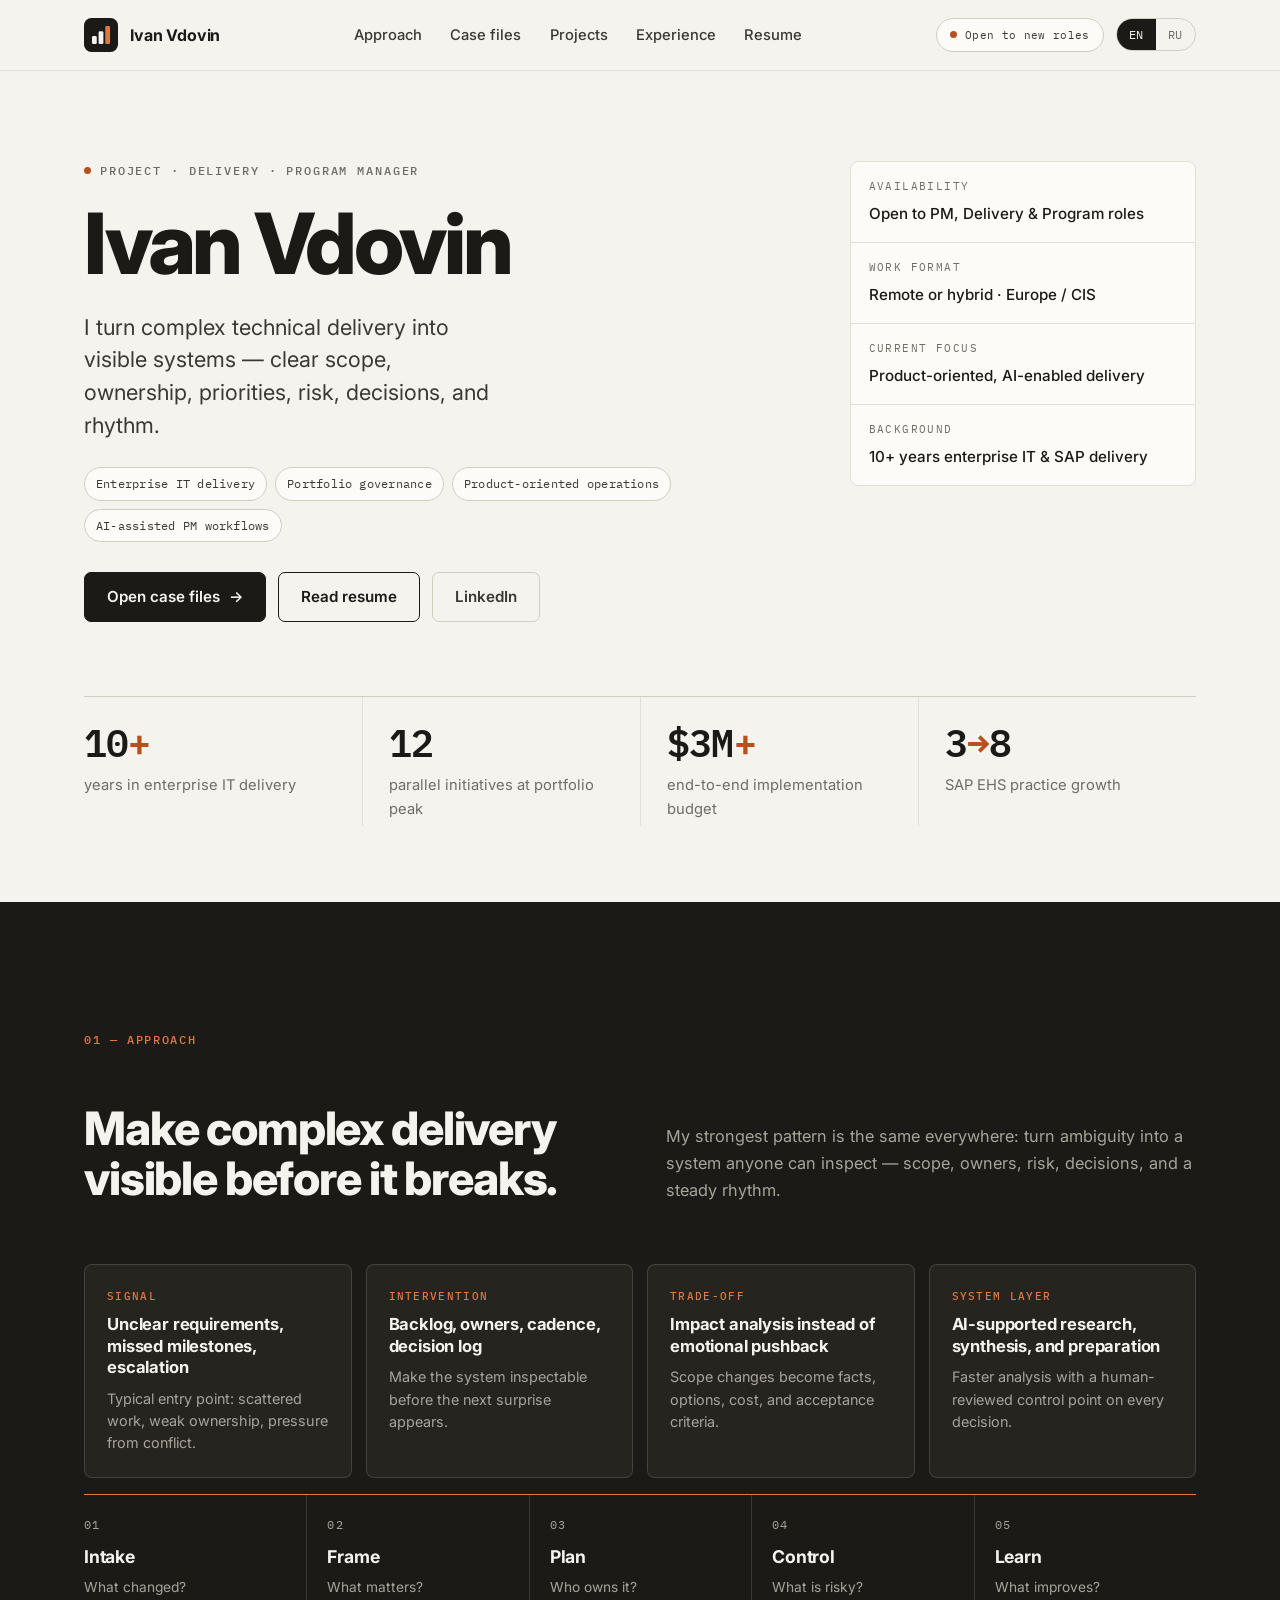
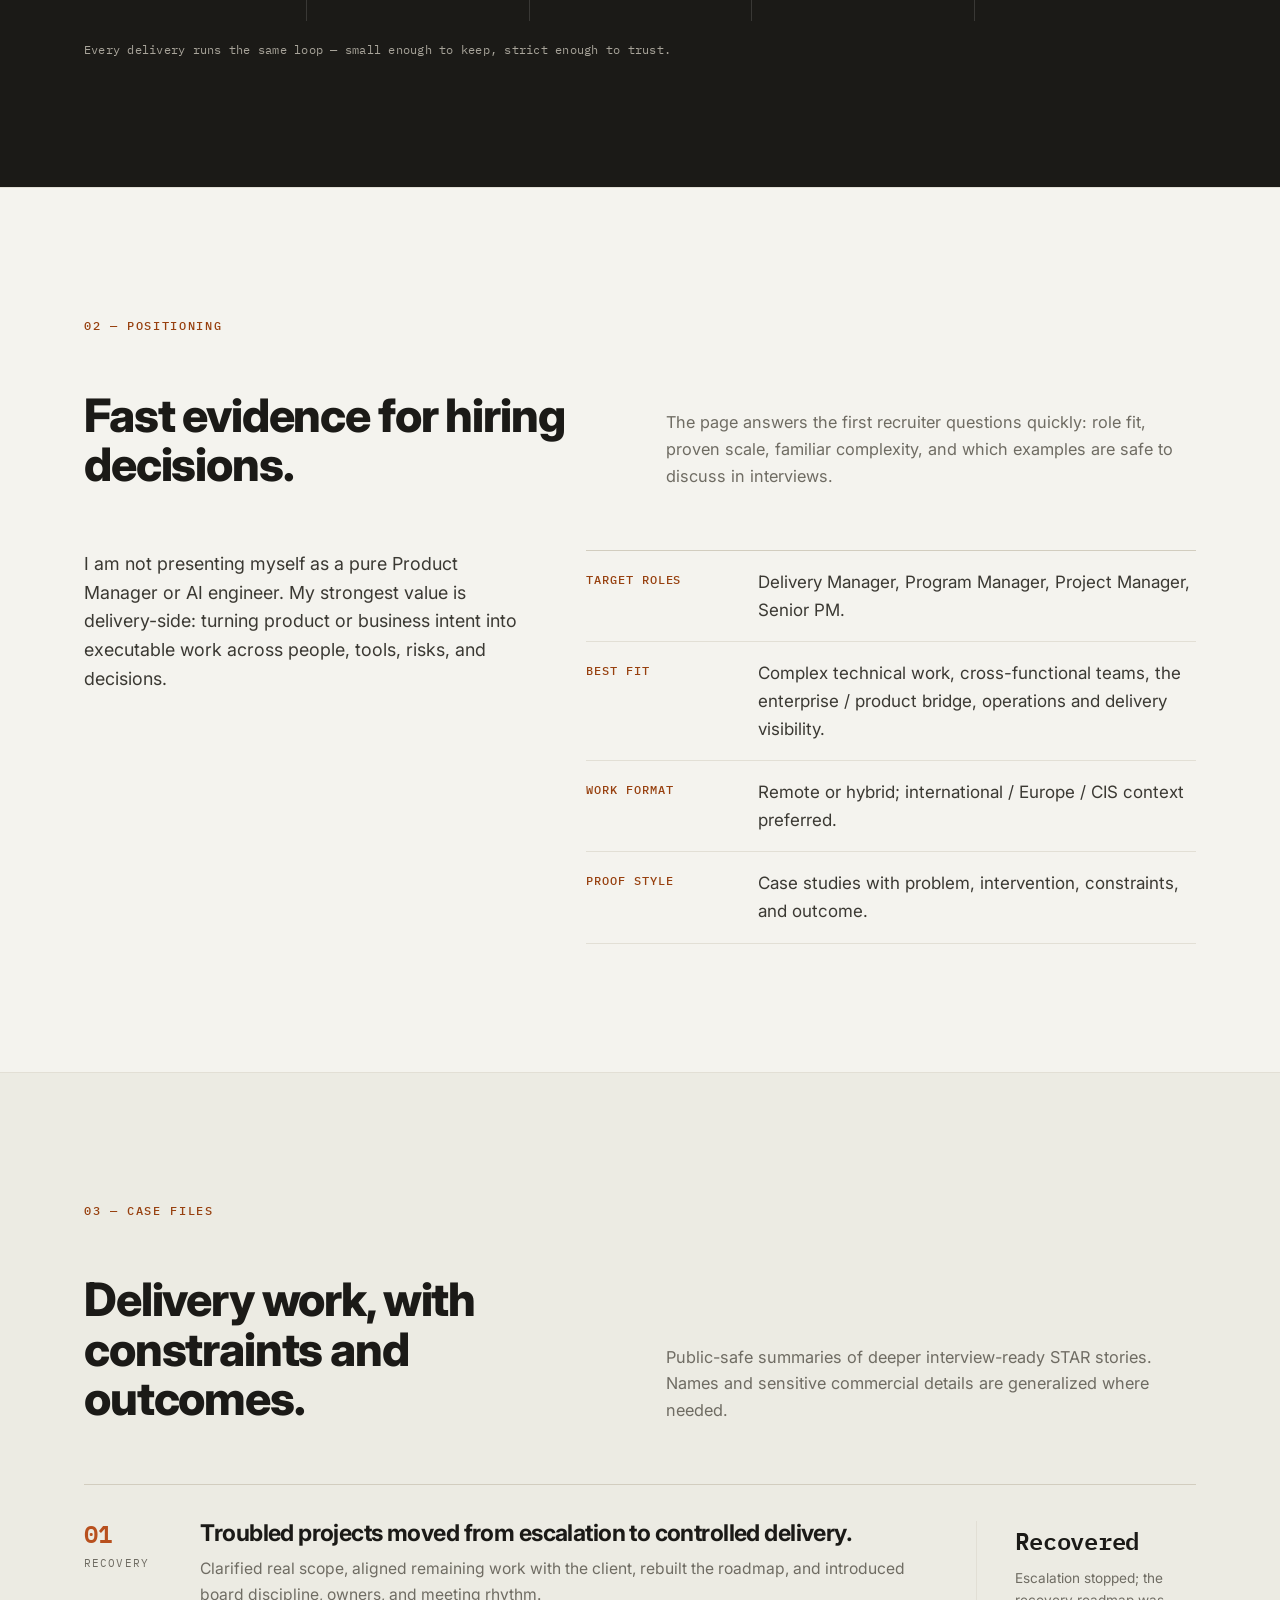
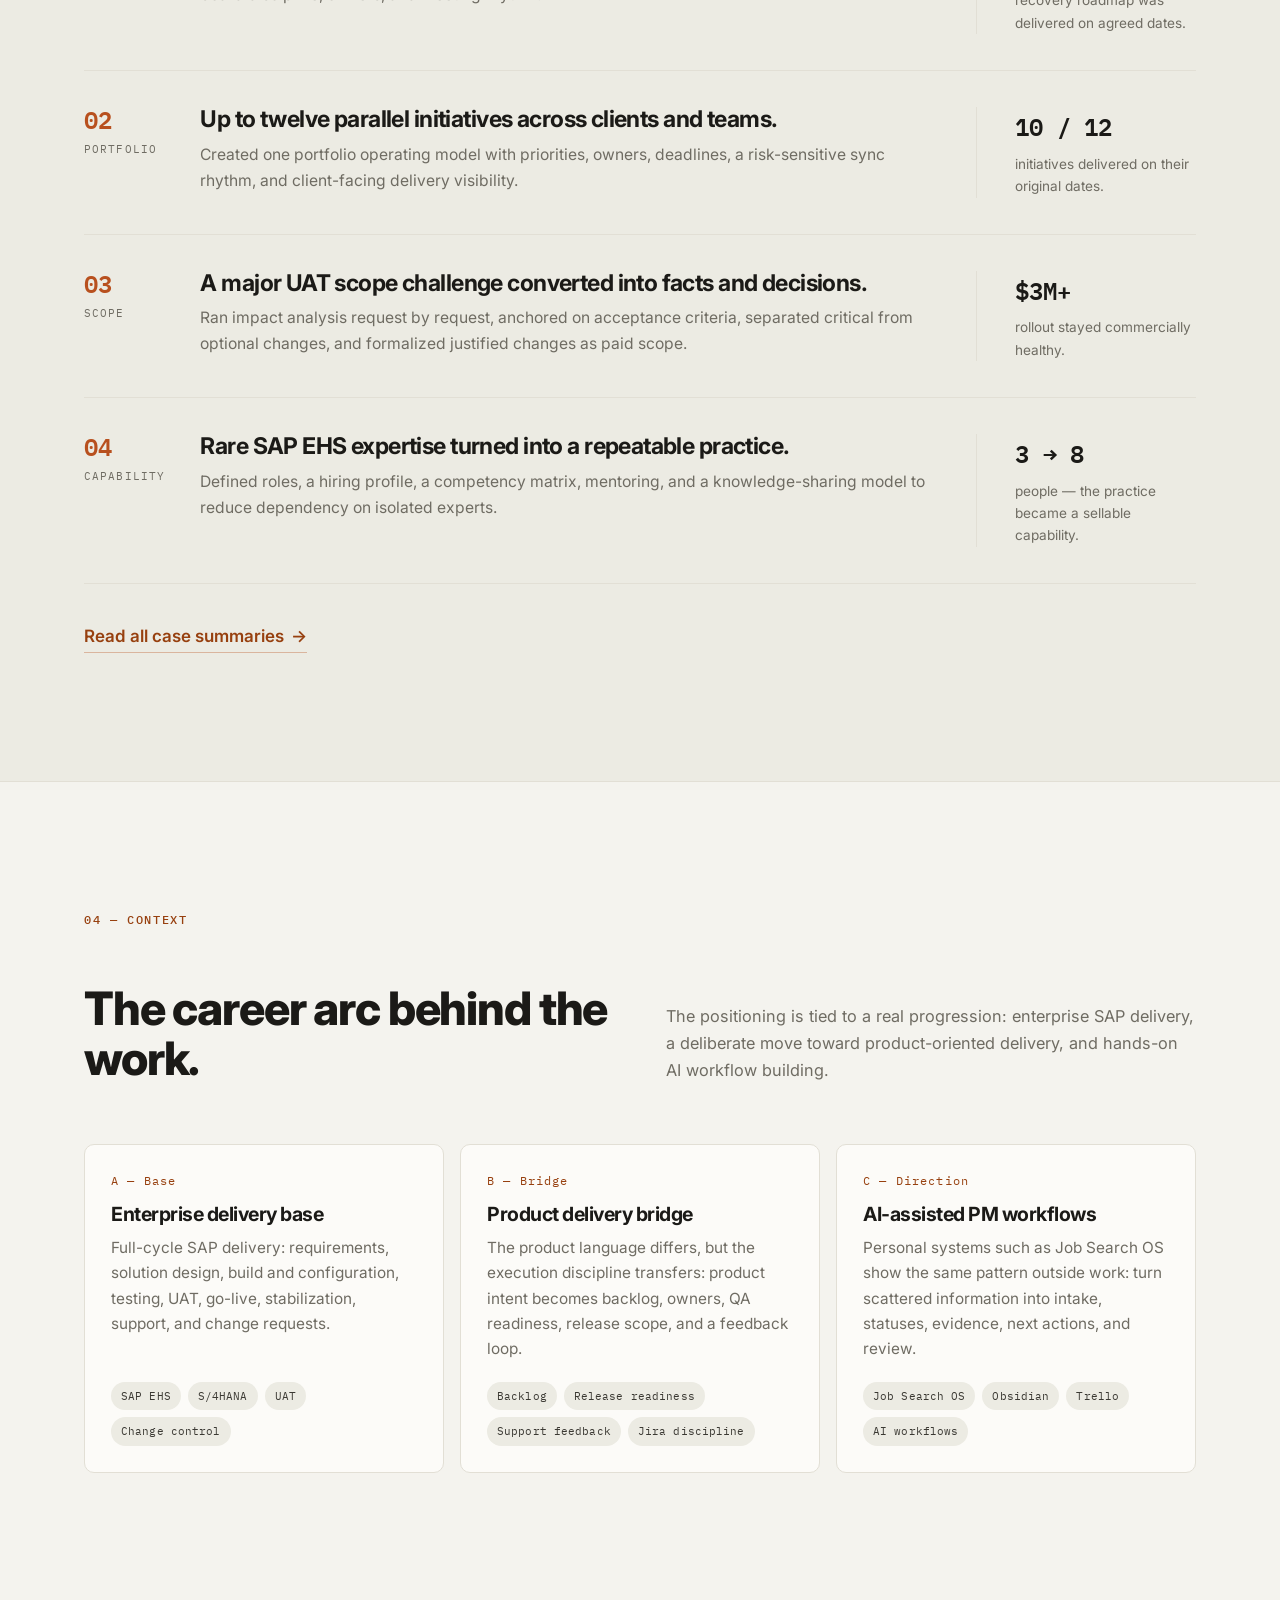
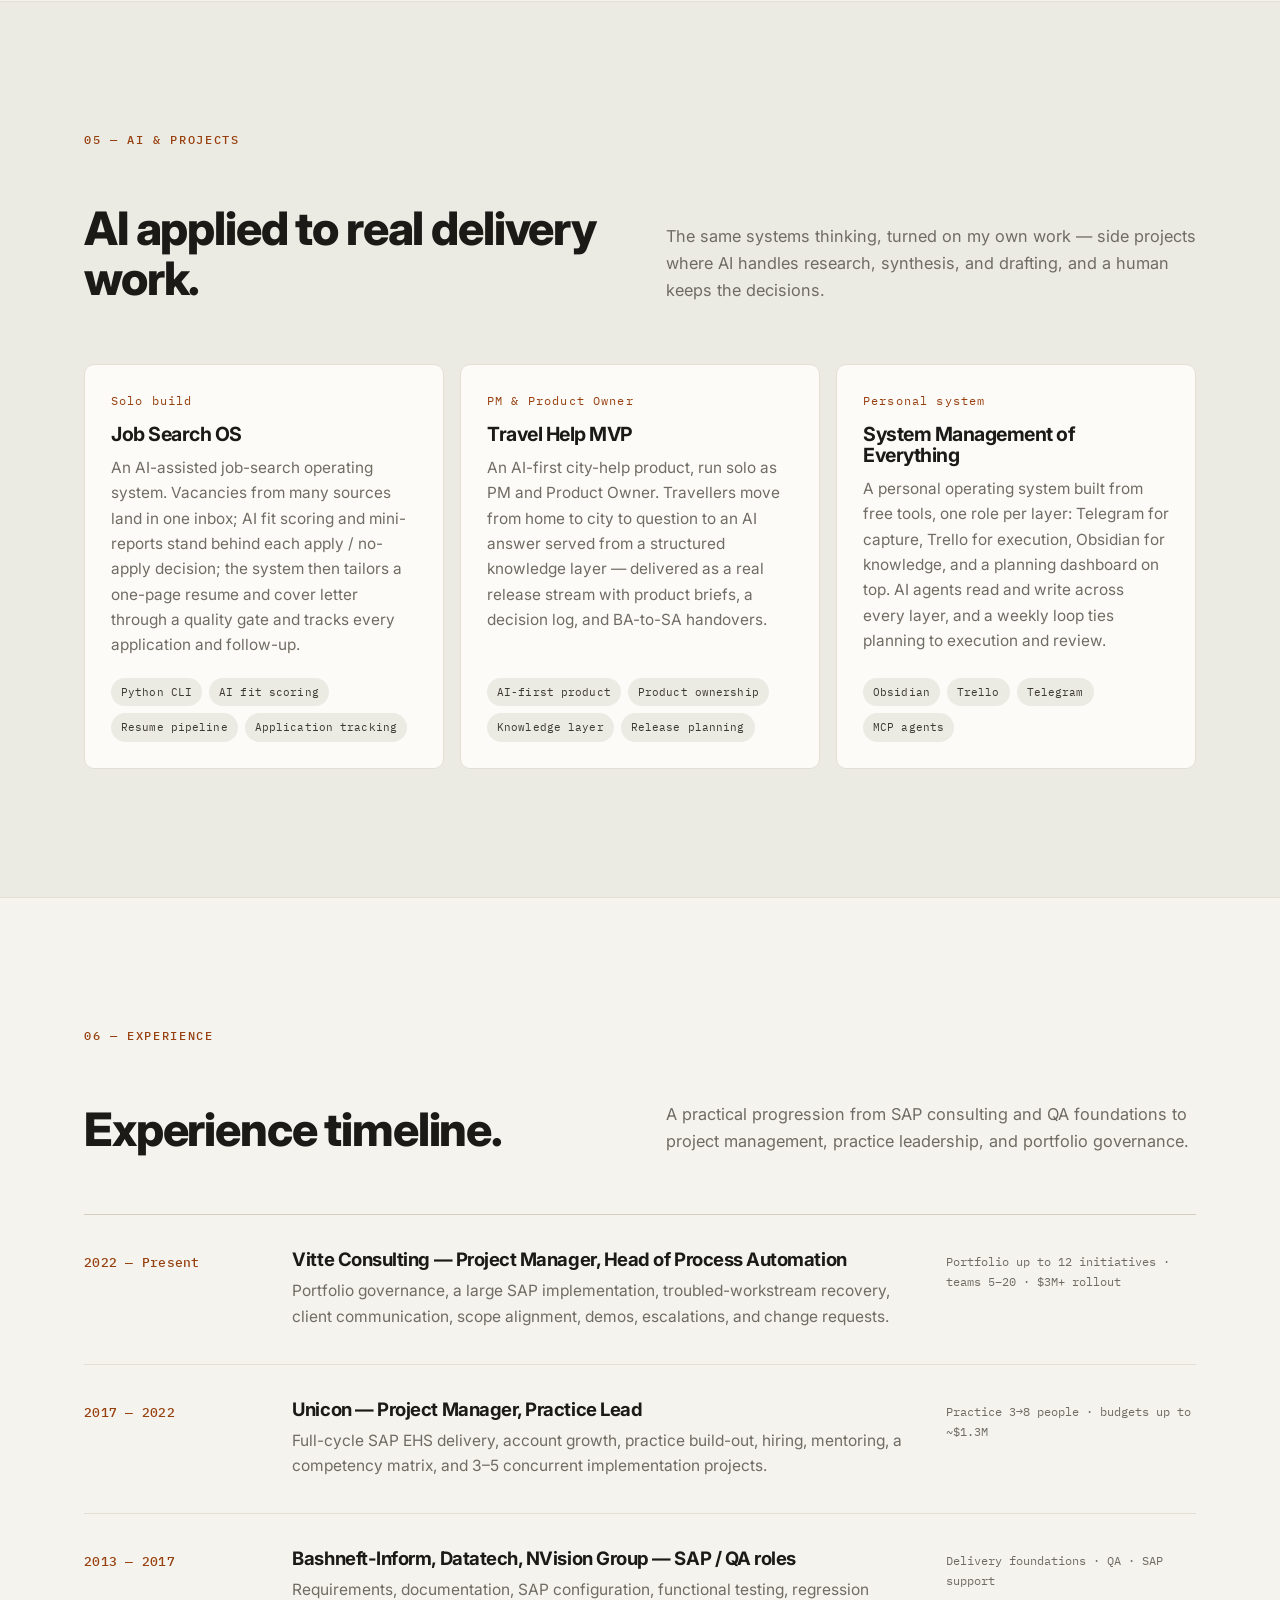
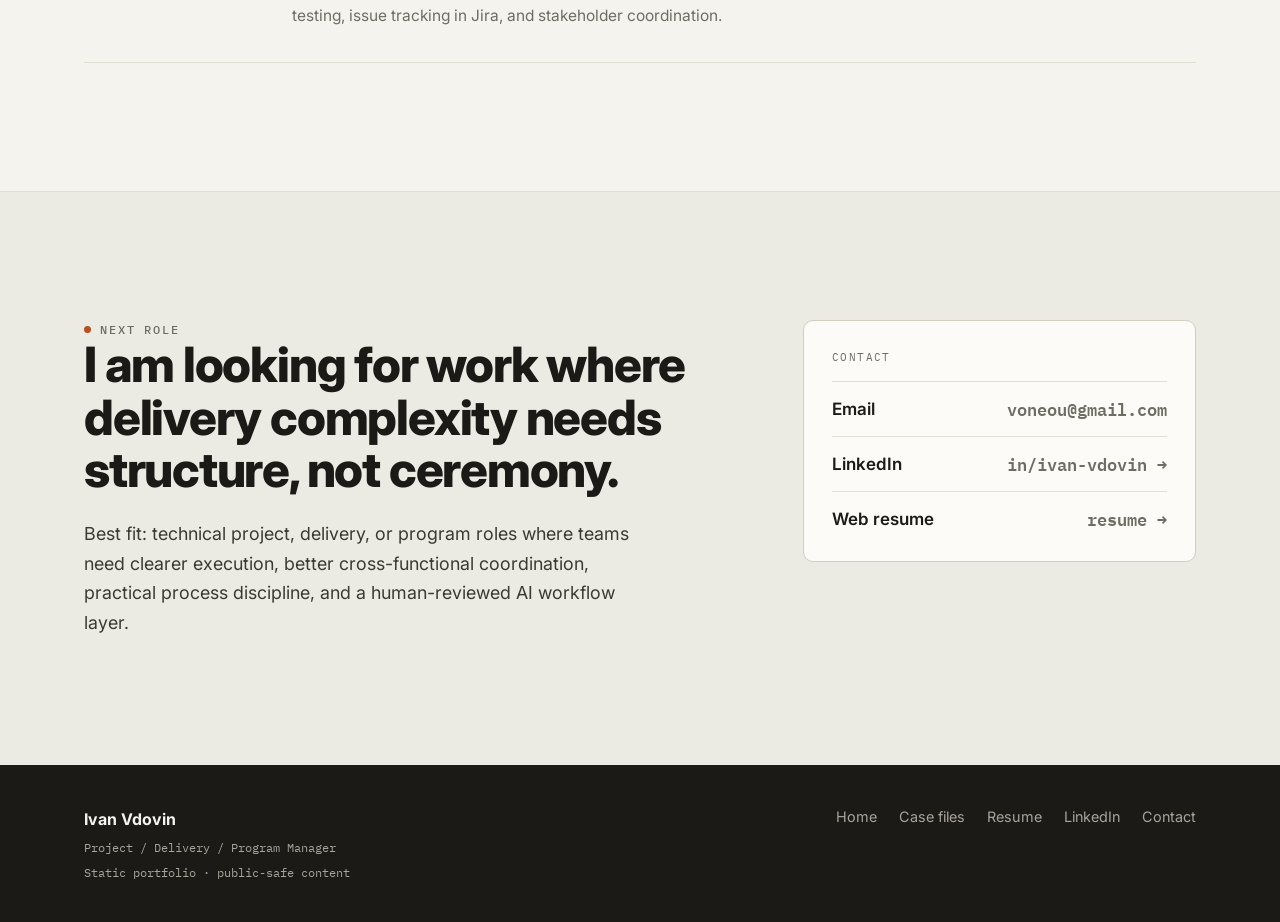
==== index.html @ 751e598e "Initial commit: bilingual recruiter-facing portfolio site Static HTML/CSS/JS portfolio (EN + RU). Ca" ====
<!doctype html>
<html lang="en">
  <head>
    <meta charset="utf-8">
    <meta name="viewport" content="width=device-width, initial-scale=1">
    <title>Ivan Vdovin - Project, Delivery & Program Manager</title>
    <meta name="description" content="Ivan Vdovin is a Project and Delivery Manager with 10+ years in enterprise IT: portfolio governance, SAP delivery recovery, and AI-assisted PM workflows.">
    <meta name="theme-color" content="#f4f3ee">
    <meta property="og:title" content="Ivan Vdovin - Project, Delivery & Program Manager">
    <meta property="og:description" content="I turn complex technical delivery into visible systems: scope, ownership, risk, decisions, and rhythm.">
    <meta property="og:type" content="website">
    <link rel="alternate" hreflang="en" href="index.html">
    <link rel="alternate" hreflang="ru" href="index-ru.html">
    <link rel="alternate" hreflang="x-default" href="index.html">
    <link rel="icon" href="data:image/svg+xml,%3Csvg%20xmlns='http://www.w3.org/2000/svg'%20viewBox='0%200%2064%2064'%3E%3Crect%20width='64'%20height='64'%20rx='14'%20fill='%231b1a17'/%3E%3Crect%20x='15'%20y='34'%20width='9'%20height='15'%20rx='2.5'%20fill='%23f4f3ee'/%3E%3Crect%20x='27.5'%20y='25'%20width='9'%20height='24'%20rx='2.5'%20fill='%23f4f3ee'/%3E%3Crect%20x='40'%20y='15'%20width='9'%20height='34'%20rx='2.5'%20fill='%23dd7a44'/%3E%3C/svg%3E">
    <link rel="preconnect" href="https://fonts.googleapis.com">
    <link rel="preconnect" href="https://fonts.gstatic.com" crossorigin>
    <link href="https://fonts.googleapis.com/css2?family=IBM+Plex+Mono:wght@400;500;600&family=Inter:wght@400;500;600;700;800&display=swap" rel="stylesheet">
    <link rel="stylesheet" href="styles.css">
    <script>document.documentElement.classList.add("js")</script>
  </head>
  <body>
    <a class="skip-link" href="#main">Skip to content</a>

    <nav class="nav" aria-label="Primary">
      <div class="wrap nav-inner">
        <a class="brand" href="index.html" aria-label="Ivan Vdovin - home">
          <svg class="brand-mark" viewBox="0 0 64 64" xmlns="http://www.w3.org/2000/svg" aria-hidden="true">
            <rect width="64" height="64" rx="14" fill="#1b1a17"></rect>
            <rect x="15" y="34" width="9" height="15" rx="2.5" fill="#f4f3ee"></rect>
            <rect x="27.5" y="25" width="9" height="24" rx="2.5" fill="#f4f3ee"></rect>
            <rect x="40" y="15" width="9" height="34" rx="2.5" fill="#dd7a44"></rect>
          </svg>
          <strong>Ivan Vdovin</strong>
        </a>
        <div class="nav-links">
          <a href="#approach">Approach</a>
          <a href="#cases">Case files</a>
          <a href="#projects">Projects</a>
          <a href="#experience">Experience</a>
          <a href="resume.html">Resume</a>
        </div>
        <div class="nav-right">
          <span class="nav-status"><span class="dot"></span>Open to new roles</span>
          <div class="lang-switch" role="group" aria-label="Language">
            <a href="index.html" aria-current="page">EN</a>
            <a href="index-ru.html">RU</a>
          </div>
        </div>
      </div>
    </nav>

    <main id="main">
      <header class="hero">
        <div class="wrap">
          <div class="hero-top">
            <div class="hero-main reveal">
              <p class="eyebrow">Project &middot; Delivery &middot; Program Manager</p>
              <h1>Ivan Vdovin</h1>
              <p class="hero-lead">I turn complex technical delivery into visible systems &mdash; clear scope, ownership, priorities, risk, decisions, and rhythm.</p>
              <div class="tags">
                <span class="tag">Enterprise IT delivery</span>
                <span class="tag">Portfolio governance</span>
                <span class="tag">Product-oriented operations</span>
                <span class="tag">AI-assisted PM workflows</span>
              </div>
              <div class="btns">
                <a class="btn btn--primary" href="case-studies.html">Open case files <span class="arrow" aria-hidden="true">&rarr;</span></a>
                <a class="btn btn--secondary" href="resume.html">Read resume</a>
                <a class="btn btn--ghost" href="https://www.linkedin.com/in/ivan-vdovin-a34812b1">LinkedIn</a>
              </div>
            </div>
            <aside class="hero-meta reveal" style="--rd: 0.08s">
              <div class="meta">
                <div class="meta-label">Availability</div>
                <div class="meta-value">Open to PM, Delivery &amp; Program roles</div>
              </div>
              <div class="meta">
                <div class="meta-label">Work format</div>
                <div class="meta-value">Remote or hybrid &middot; Europe / CIS</div>
              </div>
              <div class="meta">
                <div class="meta-label">Current focus</div>
                <div class="meta-value">Product-oriented, AI-enabled delivery</div>
              </div>
              <div class="meta">
                <div class="meta-label">Background</div>
                <div class="meta-value">10+ years enterprise IT &amp; SAP delivery</div>
              </div>
            </aside>
          </div>
          <div class="proof reveal" style="--rd: 0.16s">
            <div class="proof-item">
              <div class="proof-num">10<b>+</b></div>
              <div class="proof-label">years in enterprise IT delivery</div>
            </div>
            <div class="proof-item">
              <div class="proof-num">12</div>
              <div class="proof-label">parallel initiatives at portfolio peak</div>
            </div>
            <div class="proof-item">
              <div class="proof-num">$3M<b>+</b></div>
              <div class="proof-label">end-to-end implementation budget</div>
            </div>
            <div class="proof-item">
              <div class="proof-num">3<b>&rarr;</b>8</div>
              <div class="proof-label">SAP EHS practice growth</div>
            </div>
          </div>
        </div>
      </header>

      <section class="section section--dark" id="approach">
        <div class="wrap">
          <div class="section-head reveal">
            <p class="section-index">01 &mdash; Approach</p>
            <h2>Make complex delivery visible before it breaks.</h2>
            <p class="section-intro">My strongest pattern is the same everywhere: turn ambiguity into a system anyone can inspect &mdash; scope, owners, risk, decisions, and a steady rhythm.</p>
          </div>
          <div class="approach-grid reveal">
            <div class="approach-card">
              <span class="ac-label">Signal</span>
              <span class="ac-title">Unclear requirements, missed milestones, escalation</span>
              <span class="ac-text">Typical entry point: scattered work, weak ownership, pressure from conflict.</span>
            </div>
            <div class="approach-card">
              <span class="ac-label">Intervention</span>
              <span class="ac-title">Backlog, owners, cadence, decision log</span>
              <span class="ac-text">Make the system inspectable before the next surprise appears.</span>
            </div>
            <div class="approach-card">
              <span class="ac-label">Trade-off</span>
              <span class="ac-title">Impact analysis instead of emotional pushback</span>
              <span class="ac-text">Scope changes become facts, options, cost, and acceptance criteria.</span>
            </div>
            <div class="approach-card">
              <span class="ac-label">System layer</span>
              <span class="ac-title">AI-supported research, synthesis, and preparation</span>
              <span class="ac-text">Faster analysis with a human-reviewed control point on every decision.</span>
            </div>
          </div>
          <div class="loop reveal">
            <div class="loop-step">
              <div class="ls-num">01</div>
              <div class="ls-name">Intake</div>
              <div class="ls-q">What changed?</div>
            </div>
            <div class="loop-step">
              <div class="ls-num">02</div>
              <div class="ls-name">Frame</div>
              <div class="ls-q">What matters?</div>
            </div>
            <div class="loop-step">
              <div class="ls-num">03</div>
              <div class="ls-name">Plan</div>
              <div class="ls-q">Who owns it?</div>
            </div>
            <div class="loop-step">
              <div class="ls-num">04</div>
              <div class="ls-name">Control</div>
              <div class="ls-q">What is risky?</div>
            </div>
            <div class="loop-step">
              <div class="ls-num">05</div>
              <div class="ls-name">Learn</div>
              <div class="ls-q">What improves?</div>
            </div>
          </div>
          <p class="loop-note reveal">Every delivery runs the same loop &mdash; small enough to keep, strict enough to trust.</p>
        </div>
      </section>

      <section class="section" id="positioning">
        <div class="wrap">
          <div class="section-head reveal">
            <p class="section-index">02 &mdash; Positioning</p>
            <h2>Fast evidence for hiring decisions.</h2>
            <p class="section-intro">The page answers the first recruiter questions quickly: role fit, proven scale, familiar complexity, and which examples are safe to discuss in interviews.</p>
          </div>
          <div class="split reveal">
            <p class="split-lead">I am not presenting myself as a pure Product Manager or AI engineer. My strongest value is delivery-side: turning product or business intent into executable work across people, tools, risks, and decisions.</p>
            <div class="spec">
              <div class="spec-row">
                <div class="spec-k">Target roles</div>
                <div class="spec-v">Delivery Manager, Program Manager, Project Manager, Senior PM.</div>
              </div>
              <div class="spec-row">
                <div class="spec-k">Best fit</div>
                <div class="spec-v">Complex technical work, cross-functional teams, the enterprise / product bridge, operations and delivery visibility.</div>
              </div>
              <div class="spec-row">
                <div class="spec-k">Work format</div>
                <div class="spec-v">Remote or hybrid; international / Europe / CIS context preferred.</div>
              </div>
              <div class="spec-row">
                <div class="spec-k">Proof style</div>
                <div class="spec-v">Case studies with problem, intervention, constraints, and outcome.</div>
              </div>
            </div>
          </div>
        </div>
      </section>

      <section class="section section--soft" id="cases">
        <div class="wrap">
          <div class="section-head reveal">
            <p class="section-index">03 &mdash; Case files</p>
            <h2>Delivery work, with constraints and outcomes.</h2>
            <p class="section-intro">Public-safe summaries of deeper interview-ready STAR stories. Names and sensitive commercial details are generalized where needed.</p>
          </div>
          <div class="cases">
            <article class="case reveal">
              <div>
                <div class="case-no">01</div>
                <div class="case-kicker">Recovery</div>
              </div>
              <div class="case-body">
                <h3>Troubled projects moved from escalation to controlled delivery.</h3>
                <p>Clarified real scope, aligned remaining work with the client, rebuilt the roadmap, and introduced board discipline, owners, and meeting rhythm.</p>
              </div>
              <div class="case-proof">
                <div class="cp-num">Recovered</div>
                <div class="cp-label">Escalation stopped; the recovery roadmap was delivered on agreed dates.</div>
              </div>
            </article>
            <article class="case reveal">
              <div>
                <div class="case-no">02</div>
                <div class="case-kicker">Portfolio</div>
              </div>
              <div class="case-body">
                <h3>Up to twelve parallel initiatives across clients and teams.</h3>
                <p>Created one portfolio operating model with priorities, owners, deadlines, a risk-sensitive sync rhythm, and client-facing delivery visibility.</p>
              </div>
              <div class="case-proof">
                <div class="cp-num">10 / 12</div>
                <div class="cp-label">initiatives delivered on their original dates.</div>
              </div>
            </article>
            <article class="case reveal">
              <div>
                <div class="case-no">03</div>
                <div class="case-kicker">Scope</div>
              </div>
              <div class="case-body">
                <h3>A major UAT scope challenge converted into facts and decisions.</h3>
                <p>Ran impact analysis request by request, anchored on acceptance criteria, separated critical from optional changes, and formalized justified changes as paid scope.</p>
              </div>
              <div class="case-proof">
                <div class="cp-num">$3M+</div>
                <div class="cp-label">rollout stayed commercially healthy.</div>
              </div>
            </article>
            <article class="case reveal">
              <div>
                <div class="case-no">04</div>
                <div class="case-kicker">Capability</div>
              </div>
              <div class="case-body">
                <h3>Rare SAP EHS expertise turned into a repeatable practice.</h3>
                <p>Defined roles, a hiring profile, a competency matrix, mentoring, and a knowledge-sharing model to reduce dependency on isolated experts.</p>
              </div>
              <div class="case-proof">
                <div class="cp-num">3 &rarr; 8</div>
                <div class="cp-label">people &mdash; the practice became a sellable capability.</div>
              </div>
            </article>
          </div>
          <p class="more-link reveal">
            <a class="tlink" href="case-studies.html">Read all case summaries <span class="arrow" aria-hidden="true">&rarr;</span></a>
          </p>
        </div>
      </section>

      <section class="section" id="context">
        <div class="wrap">
          <div class="section-head reveal">
            <p class="section-index">04 &mdash; Context</p>
            <h2>The career arc behind the work.</h2>
            <p class="section-intro">The positioning is tied to a real progression: enterprise SAP delivery, a deliberate move toward product-oriented delivery, and hands-on AI workflow building.</p>
          </div>
          <div class="cards reveal">
            <article class="card">
              <div class="card-no">A &mdash; Base</div>
              <h3>Enterprise delivery base</h3>
              <p>Full-cycle SAP delivery: requirements, solution design, build and configuration, testing, UAT, go-live, stabilization, support, and change requests.</p>
              <div class="tokens">
                <span class="token">SAP EHS</span>
                <span class="token">S/4HANA</span>
                <span class="token">UAT</span>
                <span class="token">Change control</span>
              </div>
            </article>
            <article class="card">
              <div class="card-no">B &mdash; Bridge</div>
              <h3>Product delivery bridge</h3>
              <p>The product language differs, but the execution discipline transfers: product intent becomes backlog, owners, QA readiness, release scope, and a feedback loop.</p>
              <div class="tokens">
                <span class="token">Backlog</span>
                <span class="token">Release readiness</span>
                <span class="token">Support feedback</span>
                <span class="token">Jira discipline</span>
              </div>
            </article>
            <article class="card">
              <div class="card-no">C &mdash; Direction</div>
              <h3>AI-assisted PM workflows</h3>
              <p>Personal systems such as Job Search OS show the same pattern outside work: turn scattered information into intake, statuses, evidence, next actions, and review.</p>
              <div class="tokens">
                <span class="token">Job Search OS</span>
                <span class="token">Obsidian</span>
                <span class="token">Trello</span>
                <span class="token">AI workflows</span>
              </div>
            </article>
          </div>
        </div>
      </section>

      <section class="section section--soft" id="projects">
        <div class="wrap">
          <div class="section-head reveal">
            <p class="section-index">05 &mdash; AI &amp; projects</p>
            <h2>AI applied to real delivery work.</h2>
            <p class="section-intro">The same systems thinking, turned on my own work &mdash; side projects where AI handles research, synthesis, and drafting, and a human keeps the decisions.</p>
          </div>
          <div class="cards reveal">
            <article class="card">
              <div class="card-no">Solo build</div>
              <h3>Job Search OS</h3>
              <p>An AI-assisted job-search operating system. Vacancies from many sources land in one inbox; AI fit scoring and mini-reports stand behind each apply / no-apply decision; the system then tailors a one-page resume and cover letter through a quality gate and tracks every application and follow-up.</p>
              <div class="tokens">
                <span class="token">Python CLI</span>
                <span class="token">AI fit scoring</span>
                <span class="token">Resume pipeline</span>
                <span class="token">Application tracking</span>
              </div>
            </article>
            <article class="card">
              <div class="card-no">PM &amp; Product Owner</div>
              <h3>Travel Help MVP</h3>
              <p>An AI-first city-help product, run solo as PM and Product Owner. Travellers move from home to city to question to an AI answer served from a structured knowledge layer &mdash; delivered as a real release stream with product briefs, a decision log, and BA-to-SA handovers.</p>
              <div class="tokens">
                <span class="token">AI-first product</span>
                <span class="token">Product ownership</span>
                <span class="token">Knowledge layer</span>
                <span class="token">Release planning</span>
              </div>
            </article>
            <article class="card">
              <div class="card-no">Personal system</div>
              <h3>System Management of Everything</h3>
              <p>A personal operating system built from free tools, one role per layer: Telegram for capture, Trello for execution, Obsidian for knowledge, and a planning dashboard on top. AI agents read and write across every layer, and a weekly loop ties planning to execution and review.</p>
              <div class="tokens">
                <span class="token">Obsidian</span>
                <span class="token">Trello</span>
                <span class="token">Telegram</span>
                <span class="token">MCP agents</span>
              </div>
            </article>
          </div>
        </div>
      </section>

      <section class="section" id="experience">
        <div class="wrap">
          <div class="section-head reveal">
            <p class="section-index">06 &mdash; Experience</p>
            <h2>Experience timeline.</h2>
            <p class="section-intro">A practical progression from SAP consulting and QA foundations to project management, practice leadership, and portfolio governance.</p>
          </div>
          <div class="exp">
            <div class="exp-row reveal">
              <div class="exp-year">2022 &mdash; Present</div>
              <div class="exp-body">
                <h3>Vitte Consulting &mdash; Project Manager, Head of Process Automation</h3>
                <p>Portfolio governance, a large SAP implementation, troubled-workstream recovery, client communication, scope alignment, demos, escalations, and change requests.</p>
              </div>
              <div class="exp-note">Portfolio up to 12 initiatives &middot; teams 5&ndash;20 &middot; $3M+ rollout</div>
            </div>
            <div class="exp-row reveal">
              <div class="exp-year">2017 &mdash; 2022</div>
              <div class="exp-body">
                <h3>Unicon &mdash; Project Manager, Practice Lead</h3>
                <p>Full-cycle SAP EHS delivery, account growth, practice build-out, hiring, mentoring, a competency matrix, and 3&ndash;5 concurrent implementation projects.</p>
              </div>
              <div class="exp-note">Practice 3&rarr;8 people &middot; budgets up to ~$1.3M</div>
            </div>
            <div class="exp-row reveal">
              <div class="exp-year">2013 &mdash; 2017</div>
              <div class="exp-body">
                <h3>Bashneft-Inform, Datatech, NVision Group &mdash; SAP / QA roles</h3>
                <p>Requirements, documentation, SAP configuration, functional testing, regression testing, issue tracking in Jira, and stakeholder coordination.</p>
              </div>
              <div class="exp-note">Delivery foundations &middot; QA &middot; SAP support</div>
            </div>
          </div>
        </div>
      </section>

      <section class="section section--soft">
        <div class="wrap">
          <div class="closing">
            <div class="closing-main reveal">
              <p class="eyebrow">Next role</p>
              <h2>I am looking for work where delivery complexity needs structure, not ceremony.</h2>
              <p class="closing-lead">Best fit: technical project, delivery, or program roles where teams need clearer execution, better cross-functional coordination, practical process discipline, and a human-reviewed AI workflow layer.</p>
            </div>
            <aside class="contact-card reveal" style="--rd: 0.08s">
              <div class="meta-label">Contact</div>
              <a class="contact-link" href="mailto:voneou@gmail.com">
                <span>Email</span>
                <span>voneou@gmail.com</span>
              </a>
              <a class="contact-link" href="https://www.linkedin.com/in/ivan-vdovin-a34812b1">
                <span>LinkedIn</span>
                <span>in/ivan-vdovin &rarr;</span>
              </a>
              <a class="contact-link" href="resume.html">
                <span>Web resume</span>
                <span>resume &rarr;</span>
              </a>
            </aside>
          </div>
        </div>
      </section>
    </main>

    <footer class="footer">
      <div class="wrap footer-inner">
        <div class="footer-brand">
          <strong>Ivan Vdovin</strong>
          <p>Project / Delivery / Program Manager</p>
          <p>Static portfolio &middot; public-safe content</p>
        </div>
        <nav class="footer-links" aria-label="Footer">
          <a href="index.html">Home</a>
          <a href="case-studies.html">Case files</a>
          <a href="resume.html">Resume</a>
          <a href="https://www.linkedin.com/in/ivan-vdovin-a34812b1">LinkedIn</a>
          <a href="mailto:voneou@gmail.com">Contact</a>
        </nav>
      </div>
    </footer>

    <script src="main.js" defer></script>
  </body>
</html>
---- styles.css ----
/* Ivan Vdovin - portfolio. Editorial light theme, sans + mono. */

/* ---------- Tokens ---------- */
:root {
  --paper: #f4f3ee;
  --paper-2: #ecebe3;
  --card: #fcfbf8;
  --ink: #1b1a17;
  --ink-2: #3b3933;
  --muted: #6f6c63;
  --line: #e2dfd5;
  --line-2: #d2cdbf;
  --accent: #b8501e;
  --accent-strong: #97400f;
  --accent-bright: #dd7a44;
  --dark: #1b1a17;
  --dark-2: #26241f;
  --on-dark: #f4f3ee;
  --on-dark-muted: #a8a49a;
  --on-dark-line: rgba(244, 243, 238, 0.14);

  --maxw: 1240px;
  --pad: clamp(20px, 5vw, 80px);
  --sans: "Inter", ui-sans-serif, system-ui, -apple-system, "Segoe UI", sans-serif;
  --mono: "IBM Plex Mono", ui-monospace, "SF Mono", Menlo, Consolas, monospace;
  --ease: cubic-bezier(0.22, 0.61, 0.25, 1);
}

/* ---------- Reset & base ---------- */
* {
  box-sizing: border-box;
}

html {
  scroll-behavior: smooth;
}

body {
  margin: 0;
  min-width: 320px;
  background: var(--paper);
  color: var(--ink);
  font-family: var(--sans);
  font-size: 17px;
  line-height: 1.65;
  -webkit-font-smoothing: antialiased;
  text-rendering: optimizeLegibility;
}

[id] {
  scroll-margin-top: 96px;
}

img {
  max-width: 100%;
  display: block;
}

a {
  color: inherit;
}

p {
  margin: 0;
}

h1, h2, h3 {
  margin: 0;
  font-weight: 800;
  letter-spacing: -0.025em;
  line-height: 1.08;
}

::selection {
  background: var(--accent);
  color: var(--paper);
}

:focus-visible {
  outline: 2px solid var(--accent);
  outline-offset: 3px;
  border-radius: 2px;
}

.skip-link {
  position: absolute;
  left: 16px;
  top: -60px;
  z-index: 100;
  padding: 10px 16px;
  border-radius: 6px;
  background: var(--ink);
  color: var(--on-dark);
  font-size: 0.9rem;
  text-decoration: none;
  transition: top 0.2s var(--ease);
}

.skip-link:focus {
  top: 16px;
}

/* ---------- Layout primitives ---------- */
.wrap {
  max-width: var(--maxw);
  margin: 0 auto;
  padding-inline: var(--pad);
}

.section {
  padding-block: clamp(70px, 10vw, 142px);
  border-top: 1px solid var(--line);
}

.section--soft {
  background: var(--paper-2);
}

.section--dark {
  background: var(--dark);
  color: var(--on-dark);
  border-top: 0;
}

.measure {
  max-width: 60ch;
}

.eyebrow {
  display: flex;
  align-items: center;
  gap: 9px;
  margin: 0;
  font-family: var(--mono);
  font-size: 0.73rem;
  font-weight: 500;
  letter-spacing: 0.16em;
  text-transform: uppercase;
  color: var(--muted);
}

.eyebrow::before {
  content: "";
  width: 7px;
  height: 7px;
  border-radius: 50%;
  background: var(--accent);
  flex: none;
}

.section--dark .eyebrow {
  color: var(--on-dark-muted);
}

/* ---------- Section heads ---------- */
.section-head {
  display: grid;
  grid-template-columns: minmax(0, 1fr) minmax(0, 1fr);
  gap: clamp(20px, 4vw, 60px);
  align-items: end;
  margin-bottom: clamp(34px, 5vw, 60px);
}

.section-index {
  grid-column: 1 / -1;
  margin-bottom: 4px;
  font-family: var(--mono);
  font-size: 0.73rem;
  font-weight: 500;
  letter-spacing: 0.14em;
  text-transform: uppercase;
  color: var(--accent-strong);
}

.section--dark .section-index {
  color: var(--accent-bright);
}

.section-head h2 {
  font-size: clamp(1.95rem, 3.6vw, 3.25rem);
}

.section-intro {
  color: var(--muted);
  font-size: 1.02rem;
}

.section--dark .section-intro {
  color: var(--on-dark-muted);
}

/* ---------- Navigation ---------- */
.nav {
  position: sticky;
  top: 0;
  z-index: 40;
  background: color-mix(in srgb, var(--paper) 88%, transparent);
  backdrop-filter: blur(14px);
  -webkit-backdrop-filter: blur(14px);
  border-bottom: 1px solid var(--line);
}

.nav-inner {
  display: flex;
  align-items: center;
  justify-content: space-between;
  gap: 24px;
  min-height: 70px;
  padding-block: 12px;
}

.brand {
  display: flex;
  align-items: center;
  gap: 12px;
  text-decoration: none;
}

.brand-mark {
  width: 34px;
  height: 34px;
  flex: none;
}

.brand strong {
  font-size: 1rem;
  font-weight: 700;
  letter-spacing: -0.01em;
}

.nav-links {
  display: flex;
  align-items: center;
  gap: clamp(14px, 2.2vw, 30px);
}

.nav-links a {
  font-size: 0.92rem;
  font-weight: 500;
  white-space: nowrap;
  text-decoration: none;
  color: var(--ink-2);
  transition: color 0.18s var(--ease);
}

.nav-links a:hover {
  color: var(--accent-strong);
}

.nav-status {
  display: inline-flex;
  align-items: center;
  gap: 8px;
  padding: 7px 13px;
  border: 1px solid var(--line-2);
  border-radius: 999px;
  background: var(--card);
  font-family: var(--mono);
  font-size: 0.7rem;
  letter-spacing: 0.03em;
  color: var(--ink-2);
  white-space: nowrap;
}

.dot {
  width: 7px;
  height: 7px;
  border-radius: 50%;
  background: var(--accent);
  flex: none;
}

@media (prefers-reduced-motion: no-preference) {
  .dot {
    animation: pulse 2.6s var(--ease) infinite;
  }
}

@keyframes pulse {
  0%, 100% { box-shadow: 0 0 0 0 color-mix(in srgb, var(--accent) 55%, transparent); }
  60% { box-shadow: 0 0 0 6px transparent; }
}

.nav-right {
  display: flex;
  align-items: center;
  gap: 12px;
}

.lang-switch {
  display: inline-flex;
  flex: none;
  border: 1px solid var(--line-2);
  border-radius: 999px;
  overflow: hidden;
}

.lang-switch a {
  padding: 6px 12px;
  font-family: var(--mono);
  font-size: 0.72rem;
  letter-spacing: 0.05em;
  text-decoration: none;
  color: var(--muted);
  transition: background 0.18s var(--ease), color 0.18s var(--ease);
}

.lang-switch a:hover {
  color: var(--ink);
}

.lang-switch a[aria-current="page"] {
  background: var(--ink);
  color: var(--paper);
}

/* ---------- Buttons ---------- */
.btns {
  display: flex;
  flex-wrap: wrap;
  gap: 12px;
}

.btn {
  display: inline-flex;
  align-items: center;
  gap: 9px;
  min-height: 50px;
  padding: 0 22px;
  border: 1px solid var(--ink);
  border-radius: 7px;
  font-family: var(--sans);
  font-size: 0.95rem;
  font-weight: 600;
  text-decoration: none;
  cursor: pointer;
  transition: transform 0.18s var(--ease), background 0.18s var(--ease), color 0.18s var(--ease);
}

.btn:hover {
  transform: translateY(-2px);
}

.btn--primary {
  background: var(--ink);
  color: var(--paper);
}

.btn--primary:hover {
  background: var(--accent-strong);
  border-color: var(--accent-strong);
}

.btn--secondary {
  background: transparent;
  color: var(--ink);
}

.btn--secondary:hover {
  background: var(--ink);
  color: var(--paper);
}

.btn--ghost {
  border-color: var(--line-2);
  background: transparent;
  color: var(--ink-2);
}

.btn--ghost:hover {
  border-color: var(--ink);
  color: var(--ink);
}

.btn .arrow {
  transition: transform 0.18s var(--ease);
}

.btn:hover .arrow {
  transform: translateX(3px);
}

.section--dark .btn--primary {
  background: var(--paper);
  color: var(--ink);
  border-color: var(--paper);
}

.section--dark .btn--secondary {
  color: var(--on-dark);
  border-color: var(--on-dark-line);
}

.section--dark .btn--secondary:hover {
  background: var(--paper);
  color: var(--ink);
  border-color: var(--paper);
}

/* ---------- Text link ---------- */
.tlink {
  display: inline-flex;
  align-items: center;
  gap: 7px;
  font-weight: 600;
  text-decoration: none;
  color: var(--accent-strong);
  border-bottom: 1.5px solid color-mix(in srgb, var(--accent) 35%, transparent);
  padding-bottom: 2px;
  transition: border-color 0.18s var(--ease);
}

.tlink:hover {
  border-color: var(--accent);
}

.tlink .arrow {
  transition: transform 0.18s var(--ease);
}

.tlink:hover .arrow {
  transform: translateX(3px);
}

/* ---------- Hero ---------- */
.hero {
  padding-block: clamp(48px, 7vw, 96px) clamp(40px, 6vw, 76px);
}

.hero-top {
  display: grid;
  grid-template-columns: minmax(0, 1.62fr) minmax(210px, 0.8fr);
  gap: clamp(30px, 5vw, 76px);
  align-items: start;
}

.hero h1 {
  margin-top: 22px;
  font-size: clamp(2.9rem, 6.6vw, 5.7rem);
  letter-spacing: -0.038em;
  line-height: 0.98;
}

.hero-lead {
  max-width: 30ch;
  margin-top: 26px;
  font-size: clamp(1.16rem, 1.7vw, 1.5rem);
  font-weight: 400;
  line-height: 1.5;
  color: var(--ink-2);
}

.tags {
  display: flex;
  flex-wrap: wrap;
  gap: 8px;
  margin-top: 26px;
}

.tag {
  font-family: var(--mono);
  font-size: 0.73rem;
  letter-spacing: 0.02em;
  padding: 6px 11px;
  border: 1px solid var(--line-2);
  border-radius: 999px;
  background: var(--card);
  color: var(--ink-2);
}

.hero .btns {
  margin-top: 30px;
}

.hero-meta {
  display: grid;
  gap: 1px;
  background: var(--line);
  border: 1px solid var(--line);
  border-radius: 8px;
  overflow: hidden;
}

.meta {
  padding: 16px 18px;
  background: var(--card);
}

.meta-label {
  font-family: var(--mono);
  font-size: 0.68rem;
  letter-spacing: 0.13em;
  text-transform: uppercase;
  color: var(--muted);
}

.meta-value {
  margin-top: 5px;
  font-size: 0.95rem;
  font-weight: 500;
  color: var(--ink);
}

/* ---------- Proof strip ---------- */
.proof {
  display: grid;
  grid-template-columns: repeat(4, 1fr);
  margin-top: clamp(40px, 6vw, 74px);
  border-top: 1px solid var(--line-2);
}

.proof-item {
  padding: 26px 26px 4px 0;
}

.proof-item + .proof-item {
  padding-left: 26px;
  border-left: 1px solid var(--line);
}

.proof-num {
  font-family: var(--mono);
  font-size: clamp(2rem, 3vw, 2.9rem);
  font-weight: 600;
  letter-spacing: -0.02em;
  line-height: 1;
  color: var(--ink);
}

.proof-num b {
  color: var(--accent);
  font-weight: 600;
}

.proof-label {
  margin-top: 12px;
  font-size: 0.92rem;
  color: var(--muted);
}

/* ---------- Approach (dark band) ---------- */
.approach-grid {
  display: grid;
  grid-template-columns: repeat(4, 1fr);
  gap: 14px;
}

.approach-card {
  display: flex;
  flex-direction: column;
  gap: 9px;
  padding: 22px;
  border: 1px solid var(--on-dark-line);
  border-radius: 8px;
  background: var(--dark-2);
}

.ac-label {
  font-family: var(--mono);
  font-size: 0.69rem;
  font-weight: 500;
  letter-spacing: 0.12em;
  text-transform: uppercase;
  color: var(--accent-bright);
}

.ac-title {
  font-size: 1.04rem;
  font-weight: 700;
  letter-spacing: -0.01em;
  line-height: 1.3;
  color: var(--on-dark);
}

.ac-text {
  font-size: 0.9rem;
  color: var(--on-dark-muted);
  line-height: 1.55;
}

.loop {
  display: grid;
  grid-template-columns: repeat(5, 1fr);
  margin-top: 16px;
  border-top: 1px solid var(--accent-bright);
}

.loop-step {
  padding: 20px 18px 22px 0;
}

.loop-step + .loop-step {
  padding-left: 20px;
  border-left: 1px solid var(--on-dark-line);
}

.ls-num {
  font-family: var(--mono);
  font-size: 0.72rem;
  letter-spacing: 0.1em;
  color: var(--on-dark-muted);
}

.ls-name {
  margin-top: 8px;
  font-size: 1.1rem;
  font-weight: 700;
  letter-spacing: -0.01em;
  color: var(--on-dark);
}

.ls-q {
  margin-top: 5px;
  font-size: 0.86rem;
  color: var(--on-dark-muted);
}

.loop-note {
  margin-top: 18px;
  font-family: var(--mono);
  font-size: 0.78rem;
  letter-spacing: 0.02em;
  color: var(--on-dark-muted);
}

/* ---------- Split layout ---------- */
.split {
  display: grid;
  grid-template-columns: minmax(0, 0.85fr) minmax(0, 1.15fr);
  gap: clamp(26px, 4vw, 64px);
  align-items: start;
}

.split-lead {
  font-size: 1.12rem;
  line-height: 1.6;
  color: var(--ink-2);
}

/* ---------- Spec list ---------- */
.spec {
  border-top: 1px solid var(--line-2);
}

.spec-row {
  display: grid;
  grid-template-columns: 150px minmax(0, 1fr);
  gap: 22px;
  padding: 17px 0;
  border-bottom: 1px solid var(--line);
}

.spec-k {
  font-family: var(--mono);
  font-size: 0.74rem;
  font-weight: 500;
  letter-spacing: 0.08em;
  text-transform: uppercase;
  color: var(--accent-strong);
  padding-top: 2px;
}

.spec-v {
  color: var(--ink-2);
}

/* ---------- Case list ---------- */
.cases {
  border-top: 1px solid var(--line-2);
}

.case {
  display: grid;
  grid-template-columns: 78px minmax(0, 1fr) minmax(150px, 220px);
  gap: clamp(16px, 3vw, 40px);
  padding: clamp(24px, 3vw, 36px) 0;
  border-bottom: 1px solid var(--line);
  transition: background 0.2s var(--ease);
}

.case:hover {
  background: var(--card);
}

.case-no {
  font-family: var(--mono);
  font-size: 1.5rem;
  font-weight: 600;
  color: var(--accent);
  line-height: 1;
}

.case-kicker {
  margin-top: 9px;
  font-family: var(--mono);
  font-size: 0.7rem;
  letter-spacing: 0.1em;
  text-transform: uppercase;
  color: var(--muted);
}

.case-body h3 {
  font-size: clamp(1.2rem, 1.8vw, 1.5rem);
  font-weight: 700;
}

.case-body p {
  margin-top: 10px;
  color: var(--muted);
  font-size: 0.98rem;
}

.case-proof {
  align-self: start;
  padding-left: clamp(16px, 3vw, 40px);
  border-left: 1px solid var(--line);
}

.cp-num {
  font-family: var(--mono);
  font-size: 1.5rem;
  font-weight: 600;
  letter-spacing: -0.01em;
  color: var(--ink);
}

.cp-label {
  margin-top: 6px;
  font-size: 0.85rem;
  color: var(--muted);
}

.more-link {
  margin-top: clamp(26px, 4vw, 38px);
}

/* ---------- Cards ---------- */
.cards {
  display: grid;
  grid-template-columns: repeat(3, 1fr);
  gap: 16px;
}

.card {
  display: flex;
  flex-direction: column;
  padding: 26px;
  border: 1px solid var(--line);
  border-radius: 10px;
  background: var(--card);
}

.card-no {
  font-family: var(--mono);
  font-size: 0.72rem;
  letter-spacing: 0.1em;
  color: var(--accent-strong);
}

.card h3 {
  margin-top: 14px;
  font-size: 1.22rem;
  font-weight: 700;
}

.card p {
  margin-top: 10px;
  color: var(--muted);
  font-size: 0.96rem;
}

.tokens {
  display: flex;
  flex-wrap: wrap;
  gap: 7px;
  margin-top: auto;
  padding-top: 20px;
}

.token {
  font-family: var(--mono);
  font-size: 0.71rem;
  letter-spacing: 0.01em;
  padding: 5px 10px;
  border-radius: 999px;
  background: var(--paper-2);
  color: var(--ink-2);
}

/* ---------- Experience ---------- */
.exp {
  border-top: 1px solid var(--line-2);
}

.exp-row {
  display: grid;
  grid-template-columns: minmax(120px, 170px) minmax(0, 1fr) minmax(160px, 250px);
  gap: clamp(16px, 3vw, 40px);
  padding: clamp(22px, 3vw, 34px) 0;
  border-bottom: 1px solid var(--line);
}

.exp-year {
  font-family: var(--mono);
  font-size: 0.82rem;
  font-weight: 500;
  letter-spacing: 0.02em;
  color: var(--accent-strong);
  padding-top: 3px;
}

.exp-body h3 {
  font-size: 1.16rem;
  font-weight: 700;
}

.exp-body p {
  margin-top: 9px;
  color: var(--muted);
  font-size: 0.97rem;
}

.exp-note {
  font-family: var(--mono);
  font-size: 0.78rem;
  line-height: 1.6;
  color: var(--muted);
  padding-top: 3px;
}

/* ---------- Closing ---------- */
.closing {
  display: grid;
  grid-template-columns: minmax(0, 1.25fr) minmax(260px, 0.75fr);
  gap: clamp(28px, 5vw, 70px);
  align-items: start;
}

.closing h2 {
  font-size: clamp(1.95rem, 3.8vw, 3.5rem);
}

.closing-lead {
  margin-top: 22px;
  max-width: 52ch;
  font-size: 1.12rem;
  color: var(--ink-2);
}

.contact-card {
  padding: 28px;
  border: 1px solid var(--line-2);
  border-radius: 10px;
  background: var(--card);
}

.contact-card .meta-label {
  margin-bottom: 14px;
}

.contact-link {
  display: flex;
  align-items: center;
  justify-content: space-between;
  gap: 14px;
  padding: 13px 0;
  border-top: 1px solid var(--line);
  text-decoration: none;
  font-weight: 600;
  color: var(--ink);
  transition: color 0.18s var(--ease);
}

.contact-link:last-child {
  padding-bottom: 0;
}

.contact-link:hover {
  color: var(--accent-strong);
}

.contact-link span:last-child {
  font-family: var(--mono);
  color: var(--muted);
}

/* ---------- Footer ---------- */
.footer {
  background: var(--dark);
  color: var(--on-dark);
}

.footer-inner {
  display: flex;
  flex-wrap: wrap;
  justify-content: space-between;
  gap: 16px 40px;
  padding-block: 40px;
}

.footer-brand strong {
  font-size: 1rem;
}

.footer-brand p {
  margin-top: 5px;
  font-family: var(--mono);
  font-size: 0.74rem;
  color: var(--on-dark-muted);
}

.footer-links {
  display: flex;
  flex-wrap: wrap;
  gap: 8px 22px;
  align-content: start;
}

.footer-links a {
  font-size: 0.9rem;
  text-decoration: none;
  color: var(--on-dark-muted);
  transition: color 0.18s var(--ease);
}

.footer-links a:hover {
  color: var(--on-dark);
}

/* ---------- Inner page hero ---------- */
.page-hero {
  padding-block: clamp(46px, 6vw, 88px) clamp(34px, 4vw, 52px);
}

.page-hero h1 {
  margin-top: 20px;
  max-width: 16ch;
  font-size: clamp(2.3rem, 5vw, 4.4rem);
  letter-spacing: -0.032em;
}

.page-hero .page-lead {
  margin-top: 22px;
  max-width: 58ch;
  font-size: clamp(1.05rem, 1.4vw, 1.25rem);
  color: var(--ink-2);
}

/* ---------- Case studies page ---------- */
.study {
  display: grid;
  grid-template-columns: minmax(0, 0.78fr) minmax(0, 1.4fr);
  gap: clamp(24px, 4vw, 60px);
  padding: clamp(34px, 5vw, 58px) 0;
  border-top: 1px solid var(--line);
}

.study-aside .section-index {
  margin-bottom: 14px;
}

.study-aside h2 {
  font-size: clamp(1.4rem, 2.3vw, 2rem);
  font-weight: 700;
}

.study-body p {
  margin-bottom: 14px;
  color: var(--ink-2);
}

.study-body p:last-of-type {
  margin-bottom: 0;
}

.study-lead {
  font-family: var(--mono);
  font-size: 0.73rem;
  font-weight: 500;
  letter-spacing: 0.08em;
  text-transform: uppercase;
  color: var(--accent-strong);
}

/* ---------- Resume page ---------- */
.resume-block {
  padding-block: clamp(28px, 4vw, 44px);
  border-top: 1px solid var(--line);
}

.resume-block > .section-index {
  margin-bottom: 16px;
}

.resume-block h2 {
  font-size: clamp(1.5rem, 2.4vw, 2.1rem);
  font-weight: 700;
}

.resume-block > p {
  margin-top: 14px;
  max-width: 70ch;
  color: var(--ink-2);
}

.resume-job {
  padding-top: 24px;
}

.resume-job:first-of-type {
  padding-top: 22px;
}

.resume-job-head {
  display: flex;
  flex-wrap: wrap;
  align-items: baseline;
  justify-content: space-between;
  gap: 6px 18px;
}

.resume-job-head h3 {
  font-size: 1.18rem;
  font-weight: 700;
}

.resume-period {
  font-family: var(--mono);
  font-size: 0.78rem;
  letter-spacing: 0.02em;
  color: var(--accent-strong);
  white-space: nowrap;
}

.resume-list {
  margin: 14px 0 0;
  padding: 0;
  list-style: none;
}

.resume-list li {
  position: relative;
  padding-left: 22px;
  margin-top: 9px;
  color: var(--ink-2);
}

.resume-list li::before {
  content: "";
  position: absolute;
  left: 2px;
  top: 11px;
  width: 6px;
  height: 6px;
  border-radius: 50%;
  background: var(--accent);
}

.resume-list li strong {
  color: var(--ink);
}

/* ---------- Design notes page ---------- */
.note-list {
  display: grid;
  gap: 14px;
  border-top: 1px solid var(--line-2);
  padding-top: 26px;
}

.note {
  display: grid;
  grid-template-columns: 150px minmax(0, 1fr);
  gap: 24px;
  padding: 18px 0;
  border-bottom: 1px solid var(--line);
}

.note-k {
  font-family: var(--mono);
  font-size: 0.74rem;
  font-weight: 500;
  letter-spacing: 0.08em;
  text-transform: uppercase;
  color: var(--accent-strong);
}

.note-v {
  color: var(--ink-2);
}

.note-v strong {
  color: var(--ink);
}

/* ---------- Reveal animation ---------- */
html.js .reveal {
  opacity: 0;
  transform: translateY(20px);
}

html.js .reveal.in {
  opacity: 1;
  transform: none;
  transition: opacity 0.7s var(--ease), transform 0.7s var(--ease);
  transition-delay: var(--rd, 0s);
}

@media (prefers-reduced-motion: reduce) {
  html {
    scroll-behavior: auto;
  }
  html.js .reveal {
    opacity: 1;
    transform: none;
  }
}

/* ---------- Responsive ---------- */
@media (max-width: 1000px) {
  .hero-top {
    grid-template-columns: 1fr;
    gap: 34px;
  }
  .hero-lead {
    max-width: 46ch;
  }
  .hero-meta {
    grid-template-columns: 1fr 1fr;
  }
  .approach-grid {
    grid-template-columns: 1fr 1fr;
  }
  .split,
  .closing {
    grid-template-columns: 1fr;
  }
  .cards {
    grid-template-columns: 1fr;
  }
  .study {
    grid-template-columns: 1fr;
  }
}

@media (max-width: 900px) {
  .nav-status {
    display: none;
  }
}

@media (max-width: 720px) {
  body {
    font-size: 16px;
  }
  .nav {
    position: static;
  }
  .nav-inner {
    flex-wrap: wrap;
    gap: 14px;
    padding-block: 16px;
  }
  .nav-right {
    order: 2;
  }
  .nav-links {
    order: 3;
    flex-wrap: wrap;
    gap: 12px 18px;
    width: 100%;
  }
  .section-head {
    grid-template-columns: 1fr;
    align-items: start;
    gap: 14px;
  }
  .proof,
  .approach-grid {
    grid-template-columns: 1fr 1fr;
  }
  .loop {
    grid-template-columns: 1fr;
    border-top: 0;
  }
  .loop-step {
    padding: 16px 0;
    border-top: 1px solid var(--on-dark-line);
  }
  .loop-step + .loop-step {
    padding-left: 0;
    border-left: 0;
  }
  .case {
    grid-template-columns: 1fr;
    gap: 14px;
  }
  .case-proof {
    padding-left: 0;
    border-left: 0;
    border-top: 1px solid var(--line);
    padding-top: 14px;
  }
  .case-no {
    display: inline;
  }
  .case-kicker {
    display: inline;
    margin-left: 12px;
  }
  .exp-row {
    grid-template-columns: 1fr;
    gap: 10px;
  }
  .spec-row {
    grid-template-columns: 1fr;
    gap: 5px;
  }
  .note {
    grid-template-columns: 1fr;
    gap: 6px;
  }
  .btn {
    width: 100%;
    justify-content: center;
  }
}

@media (max-width: 460px) {
  .proof,
  .approach-grid,
  .hero-meta {
    grid-template-columns: 1fr;
  }
  .proof-item + .proof-item {
    padding-left: 0;
    border-left: 0;
    border-top: 1px solid var(--line);
  }
  .proof-item {
    padding-right: 0;
  }
}

/* ---------- Print (resume) ---------- */
@media print {
  .nav,
  .footer,
  .btns,
  .skip-link {
    display: none;
  }
  body {
    background: #fff;
    color: #000;
    font-size: 11pt;
  }
  .section,
  .resume-block {
    border: 0;
    padding-block: 14px;
  }
}
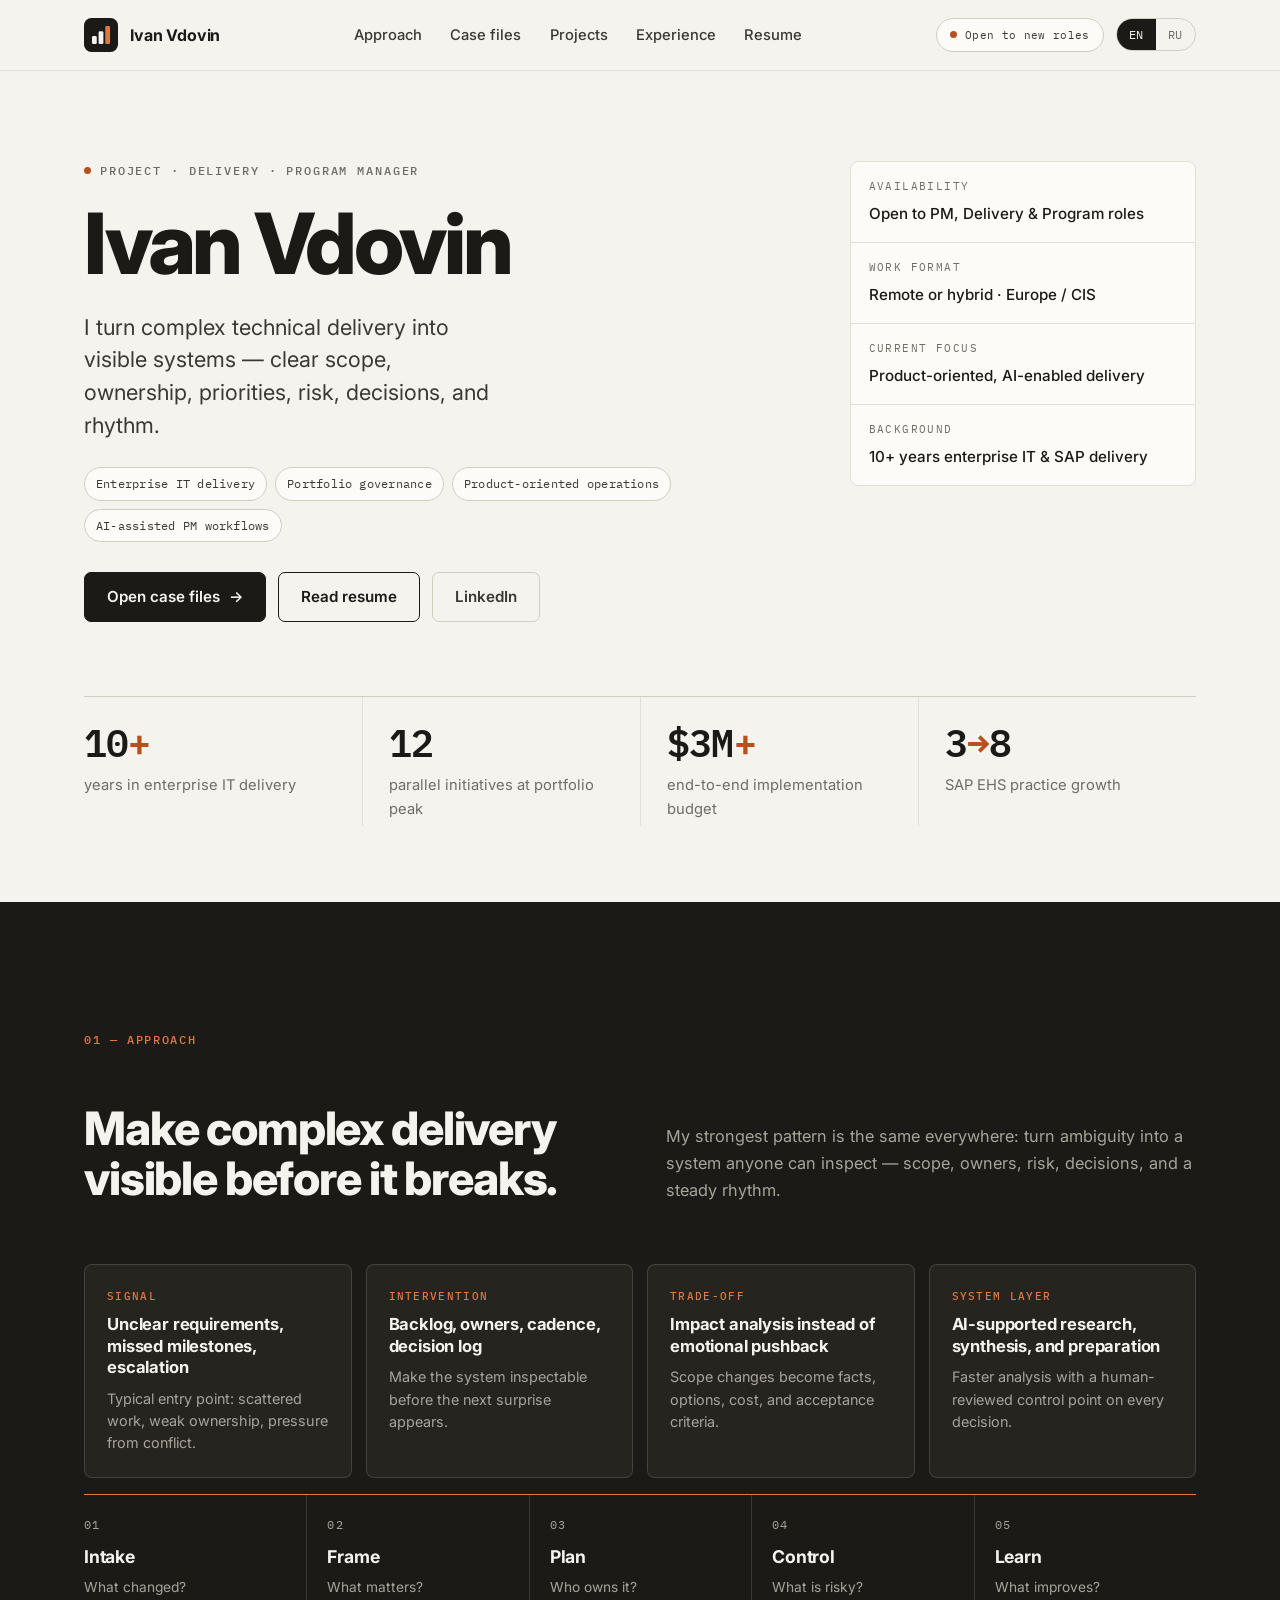
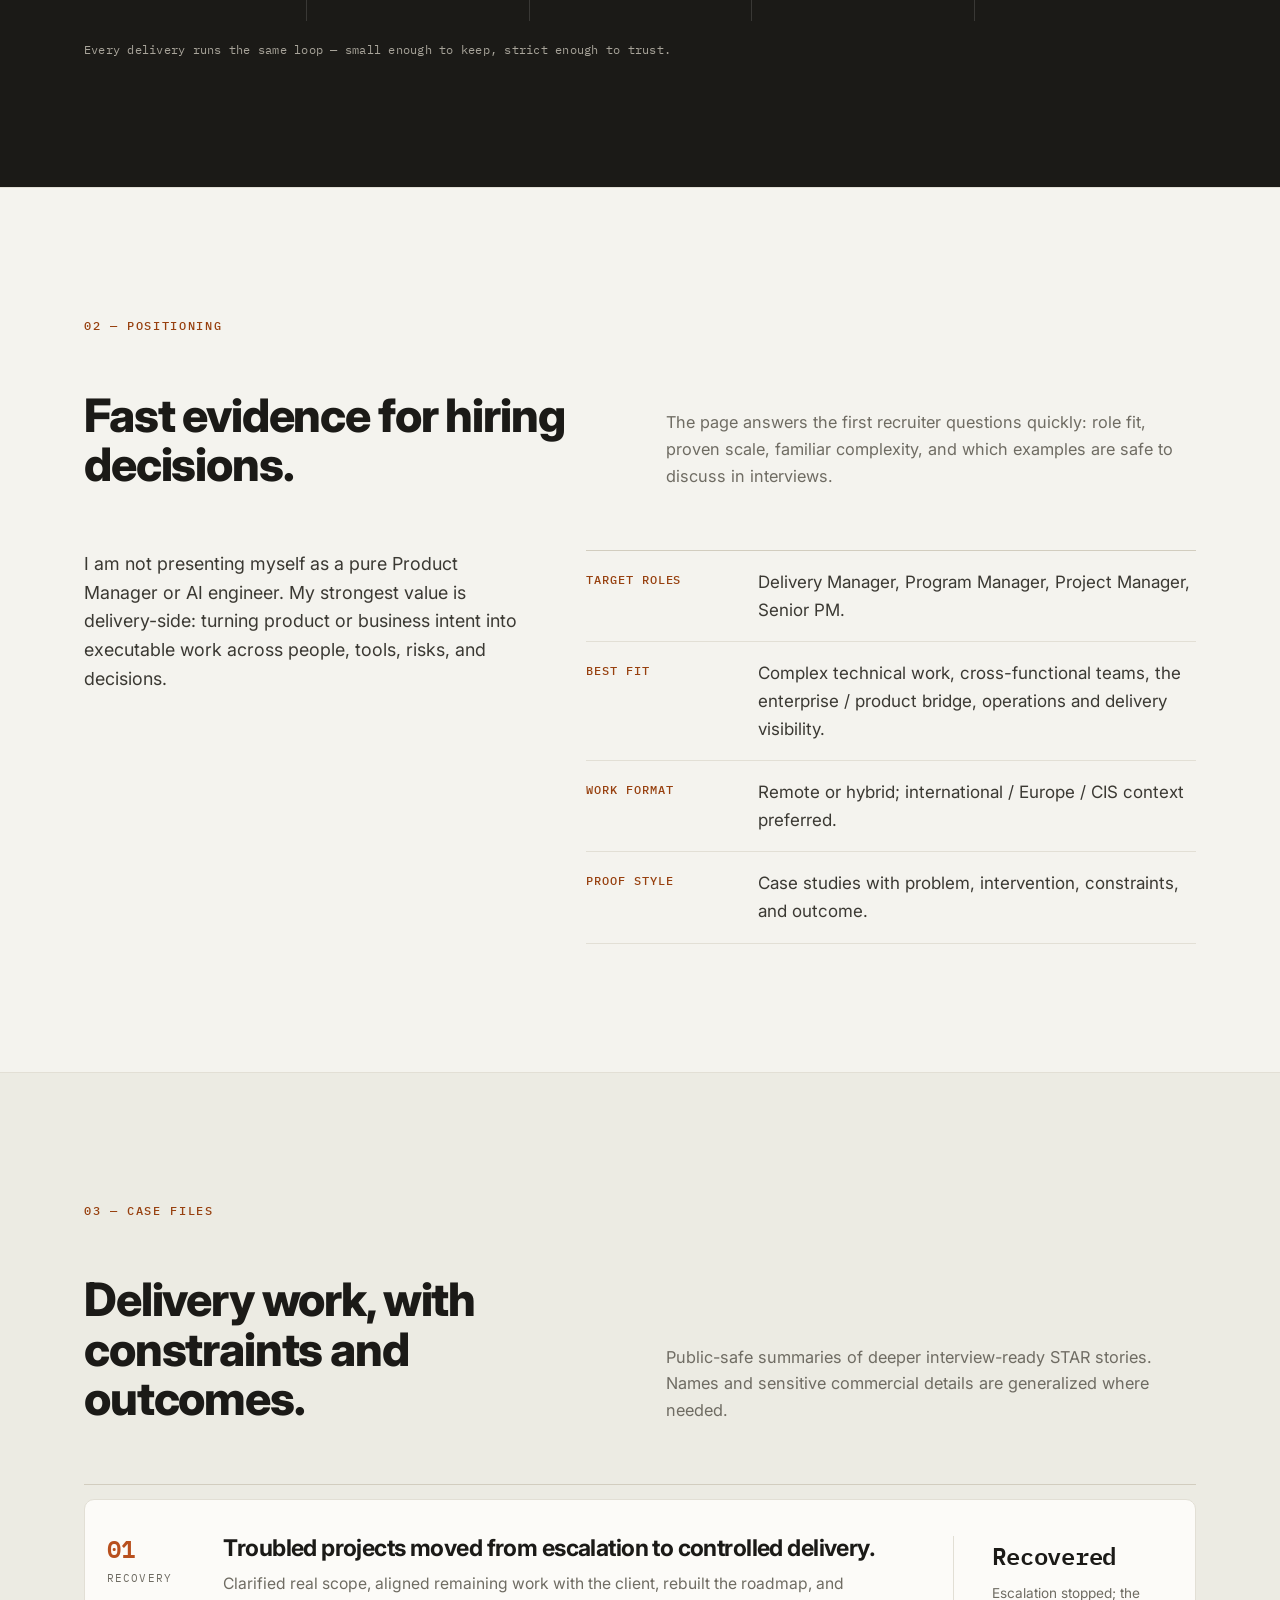
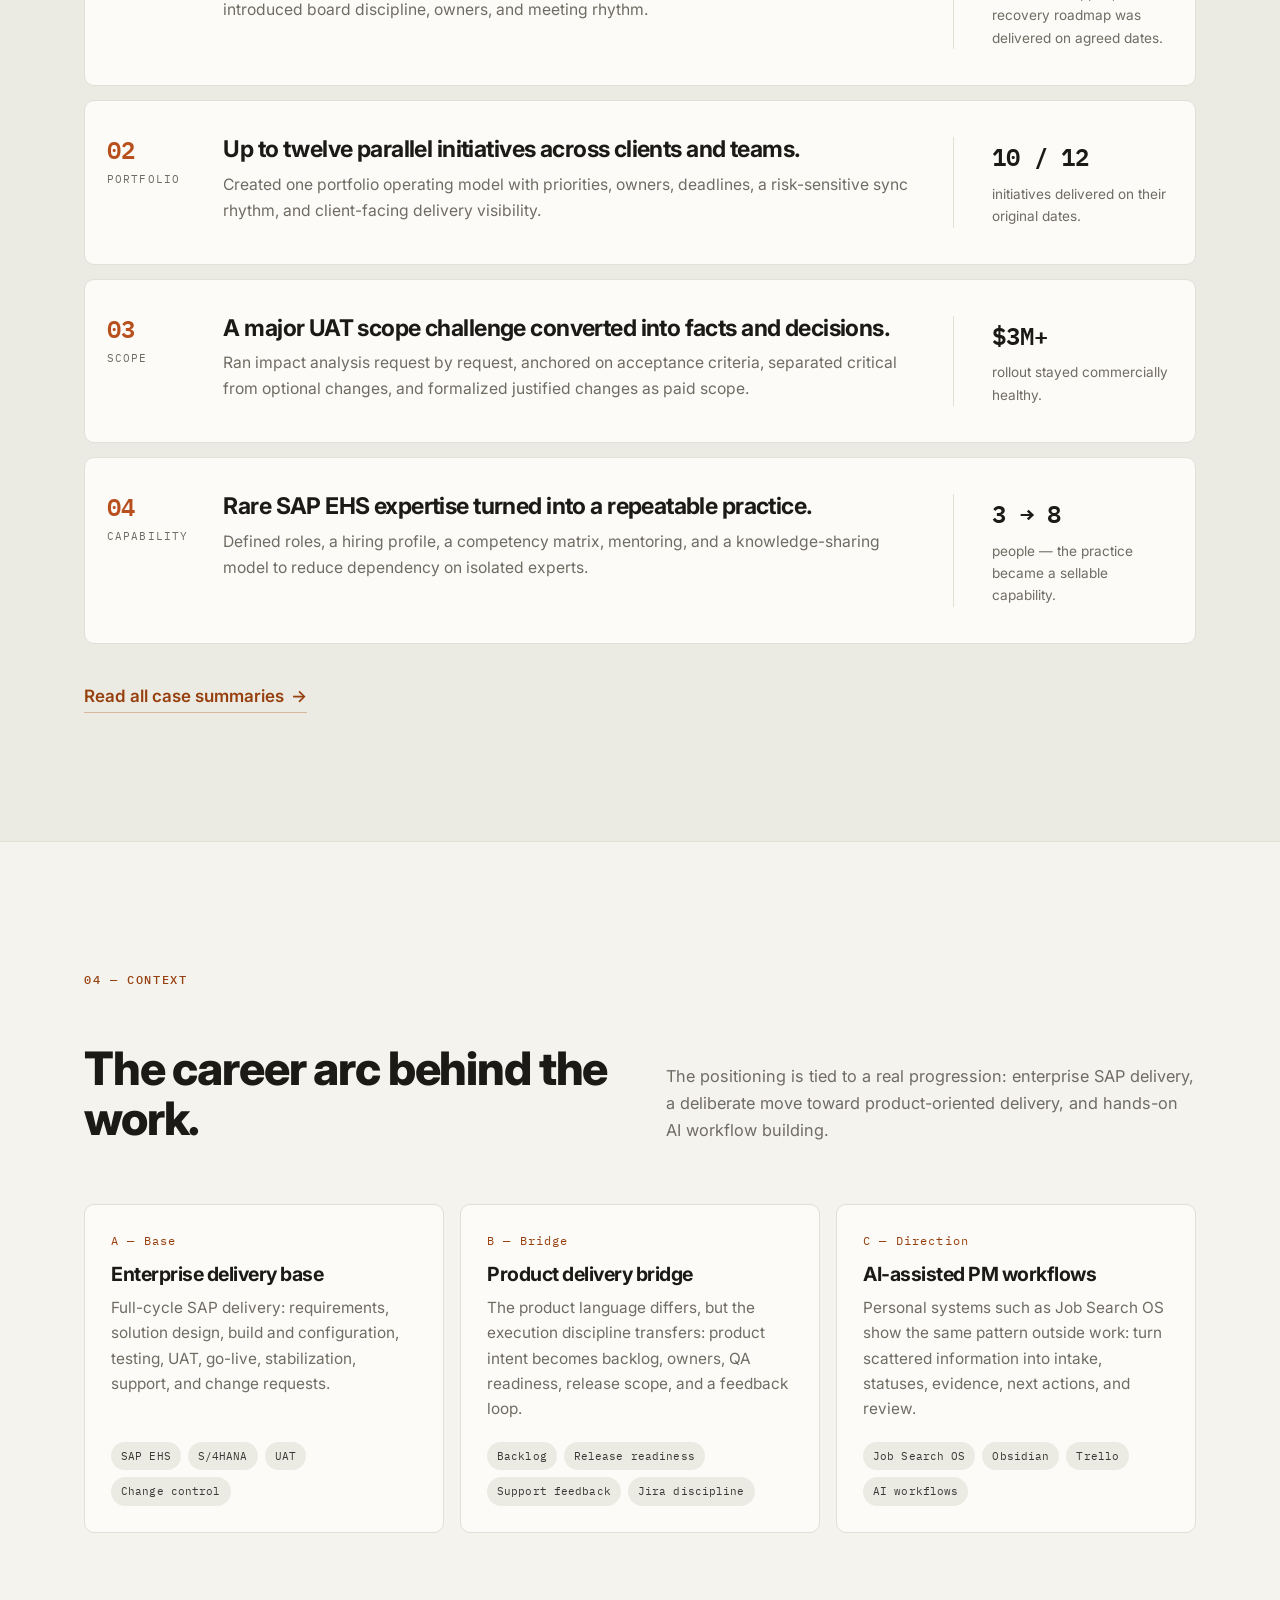
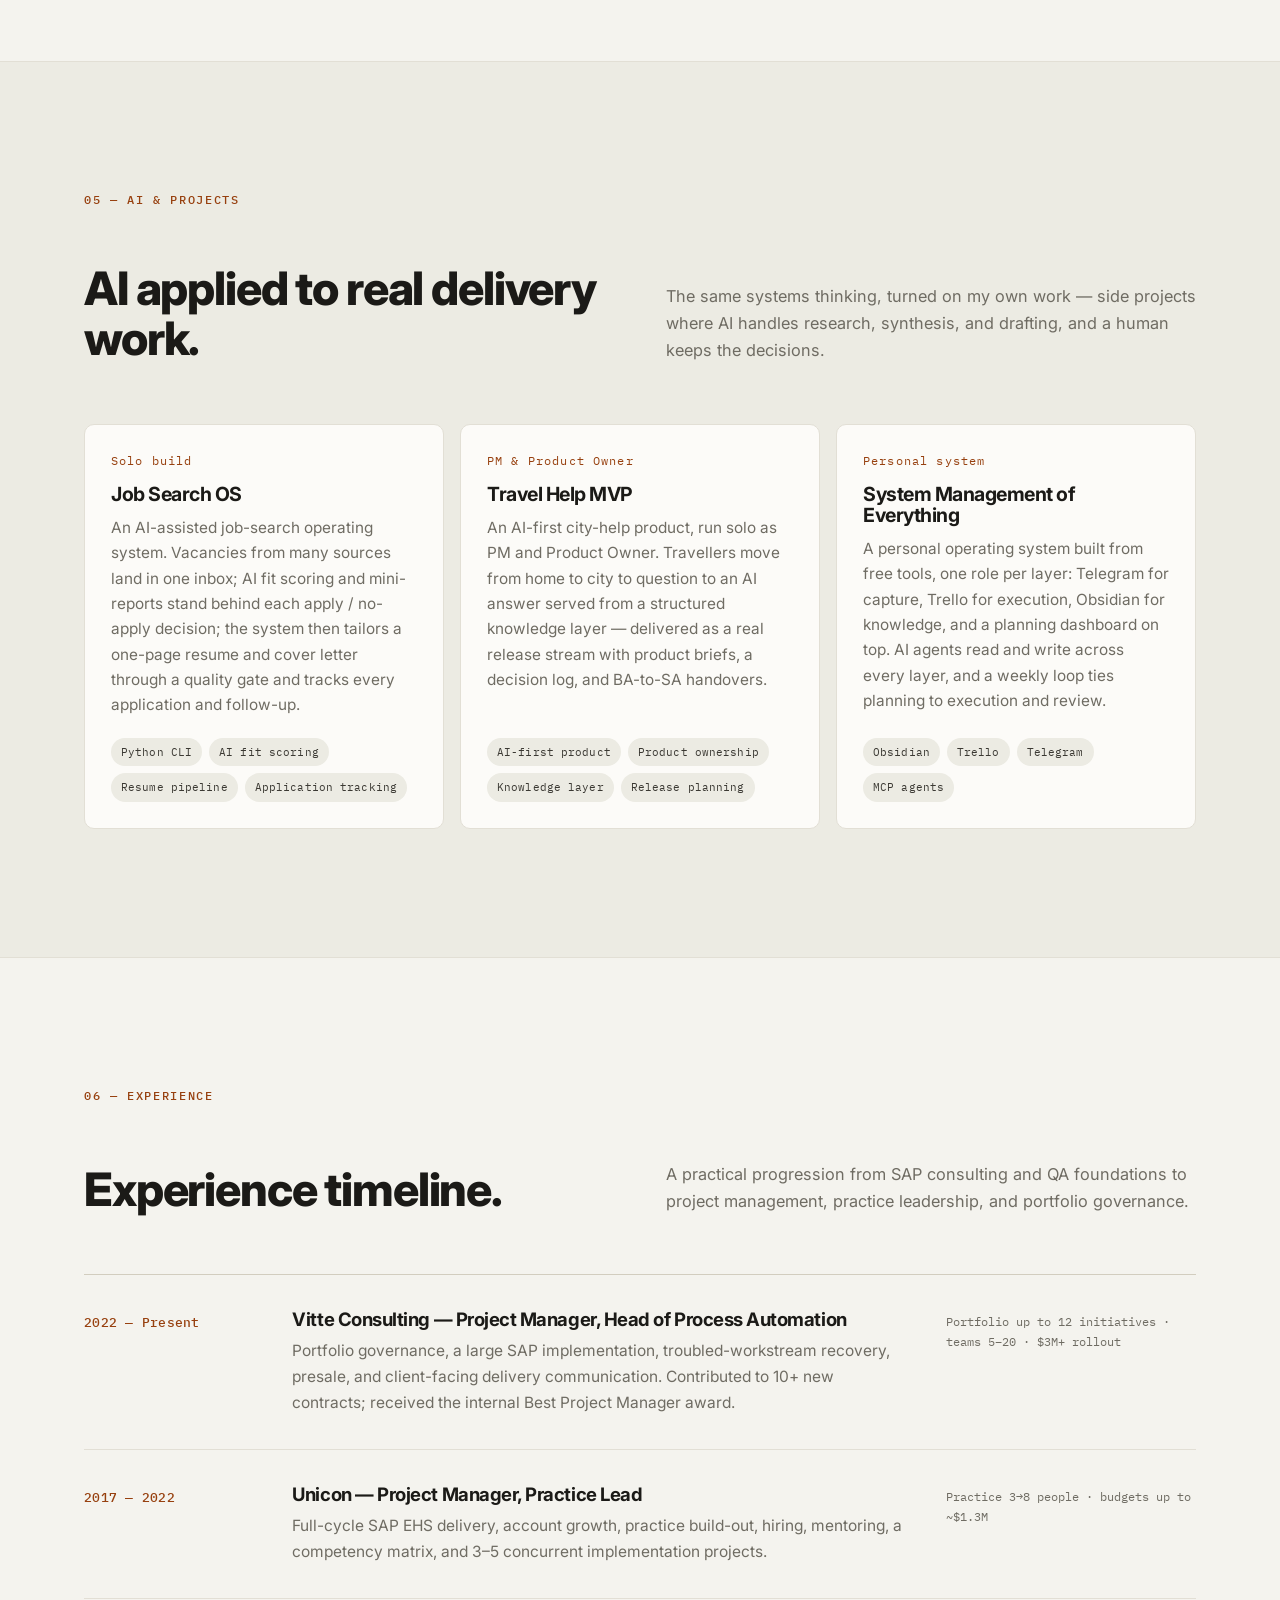
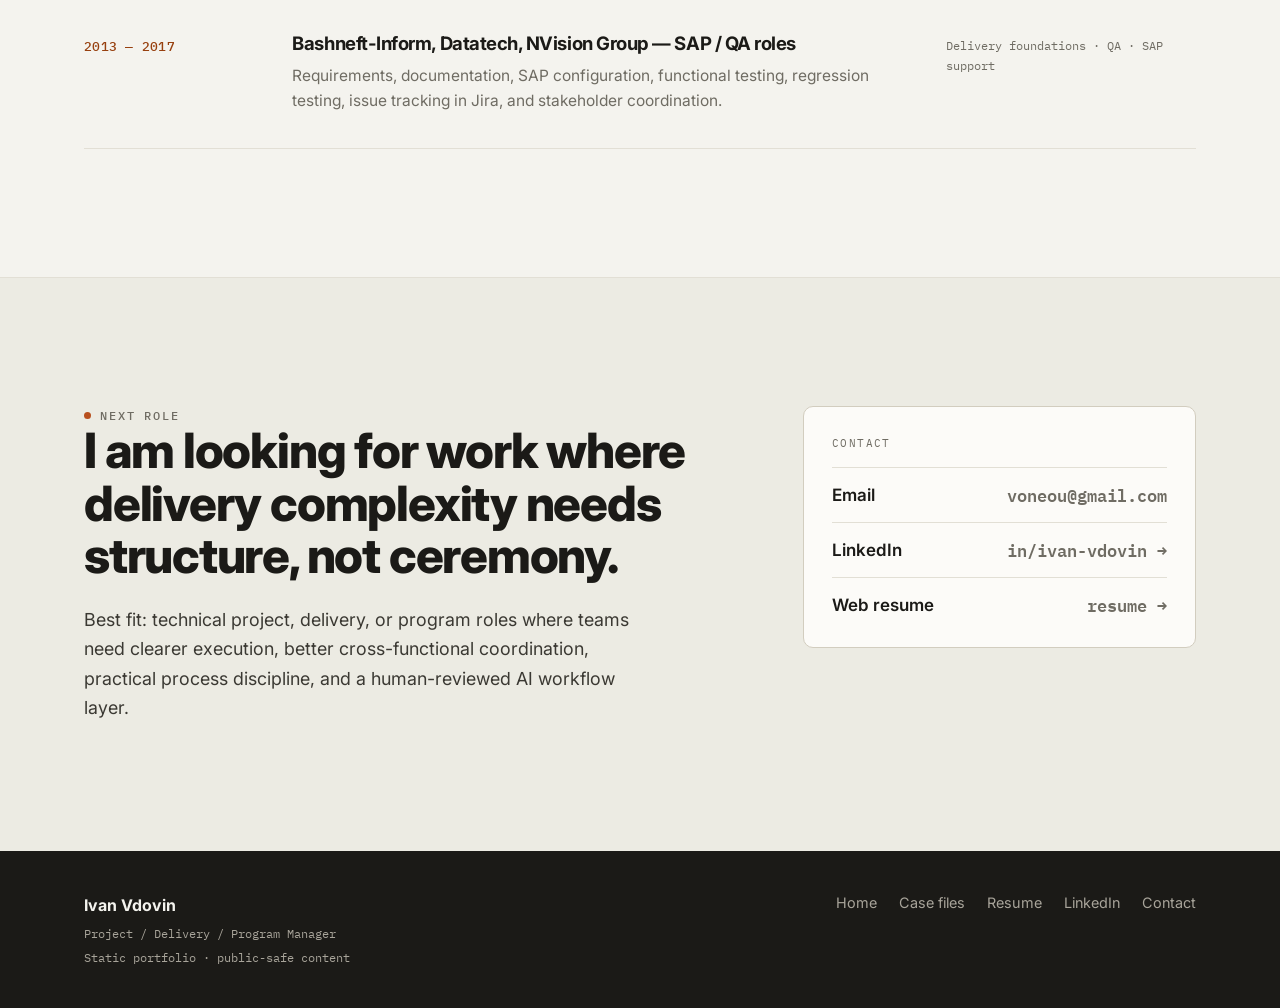
==== commit 3a18dedd: "Sync LinkedIn experience: add presale, 10+ contracts, Taiga system, Best PM award" ====
--- a/index.html
+++ b/index.html
@@ -374,7 +374,7 @@
               <div class="exp-year">2022 &mdash; Present</div>
               <div class="exp-body">
                 <h3>Vitte Consulting &mdash; Project Manager, Head of Process Automation</h3>
-                <p>Portfolio governance, a large SAP implementation, troubled-workstream recovery, client communication, scope alignment, demos, escalations, and change requests.</p>
+                <p>Portfolio governance, a large SAP implementation, troubled-workstream recovery, presale, and client-facing delivery communication. Contributed to 10+ new contracts; received the internal Best Project Manager award.</p>
               </div>
               <div class="exp-note">Portfolio up to 12 initiatives &middot; teams 5&ndash;20 &middot; $3M+ rollout</div>
             </div>
--- a/styles.css
+++ b/styles.css
@@ -666,20 +666,27 @@
 
 /* ---------- Case list ---------- */
 .cases {
+  display: grid;
+  gap: 14px;
   border-top: 1px solid var(--line-2);
+  padding-top: 14px;
 }
 
 .case {
   display: grid;
   grid-template-columns: 78px minmax(0, 1fr) minmax(150px, 220px);
   gap: clamp(16px, 3vw, 40px);
-  padding: clamp(24px, 3vw, 36px) 0;
-  border-bottom: 1px solid var(--line);
-  transition: background 0.2s var(--ease);
+  padding: clamp(24px, 3vw, 36px) clamp(14px, 2vw, 22px);
+  background: var(--card);
+  border: 1px solid var(--line);
+  border-radius: 10px;
+  overflow: hidden;
+  transition: border-color 0.2s var(--ease), transform 0.2s var(--ease);
 }
 
 .case:hover {
-  background: var(--card);
+  border-color: var(--line-2);
+  transform: translateY(-1px);
 }
 
 .case-no {
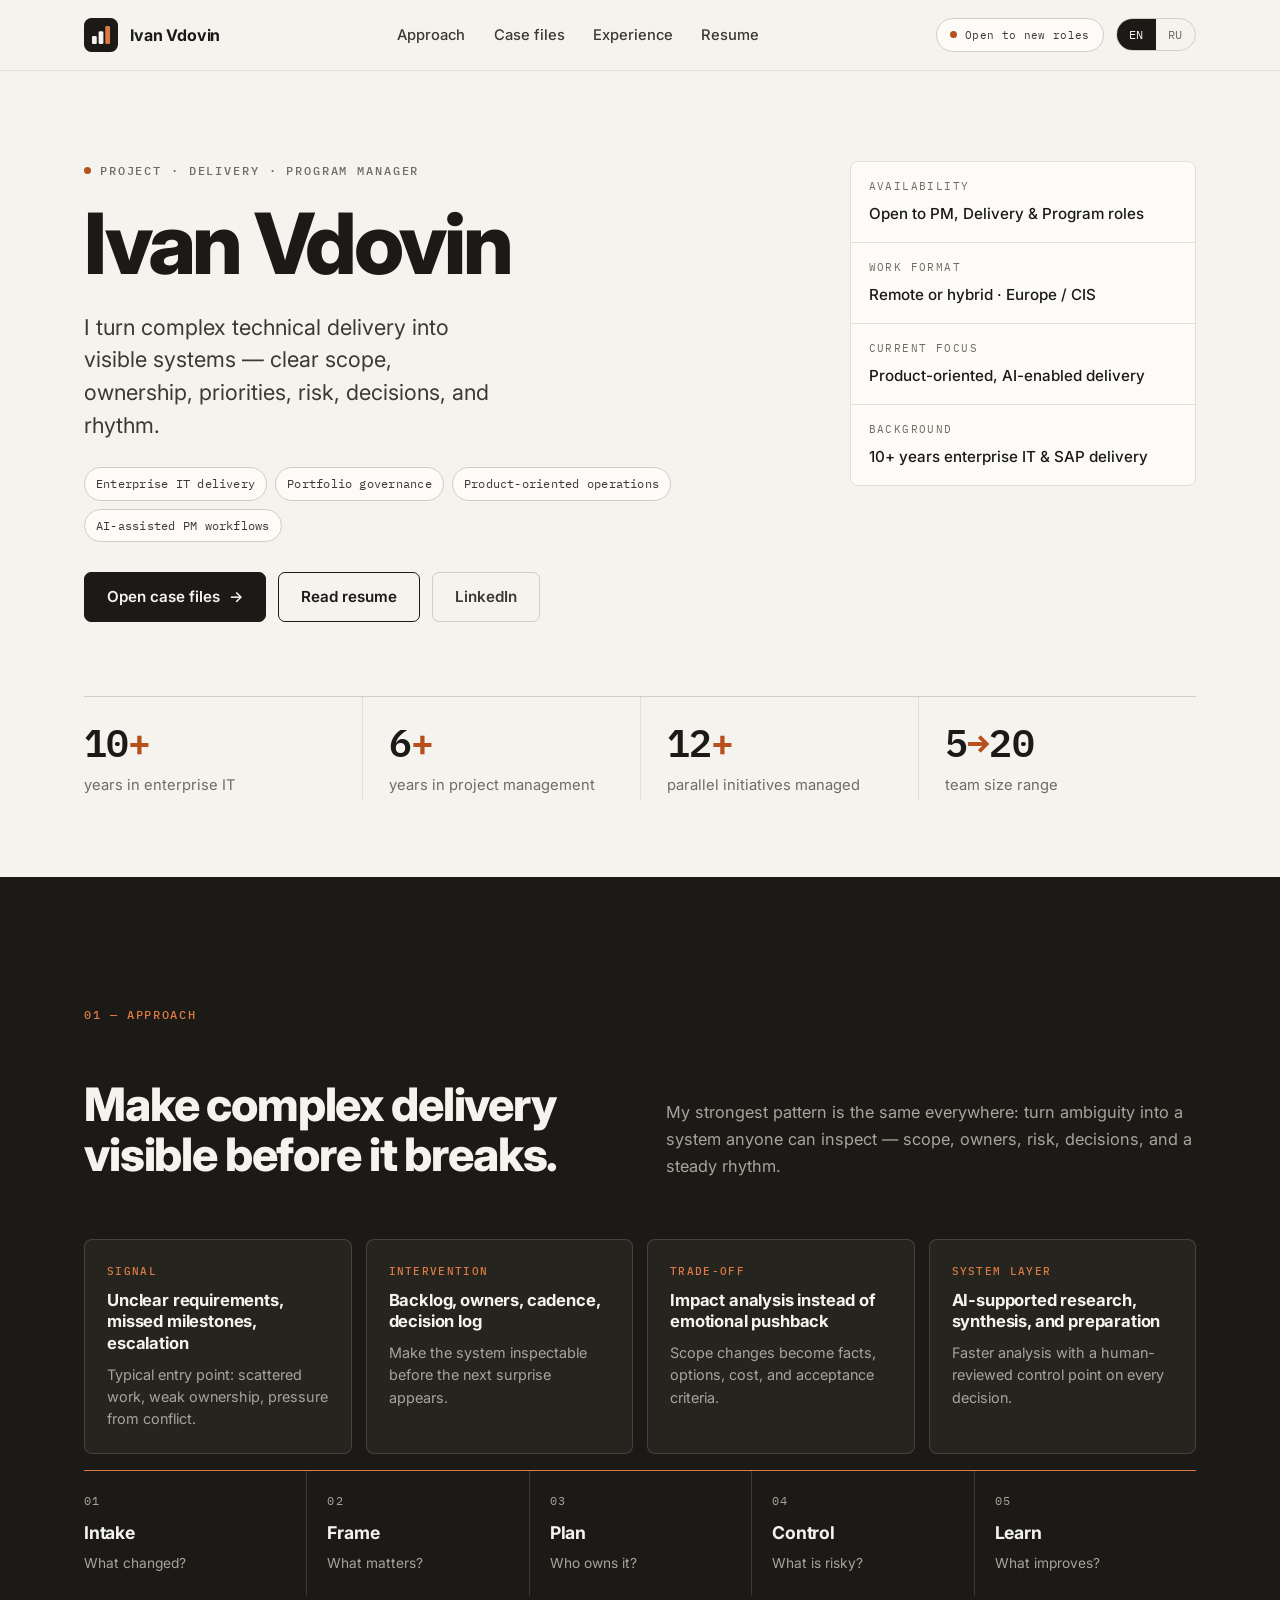
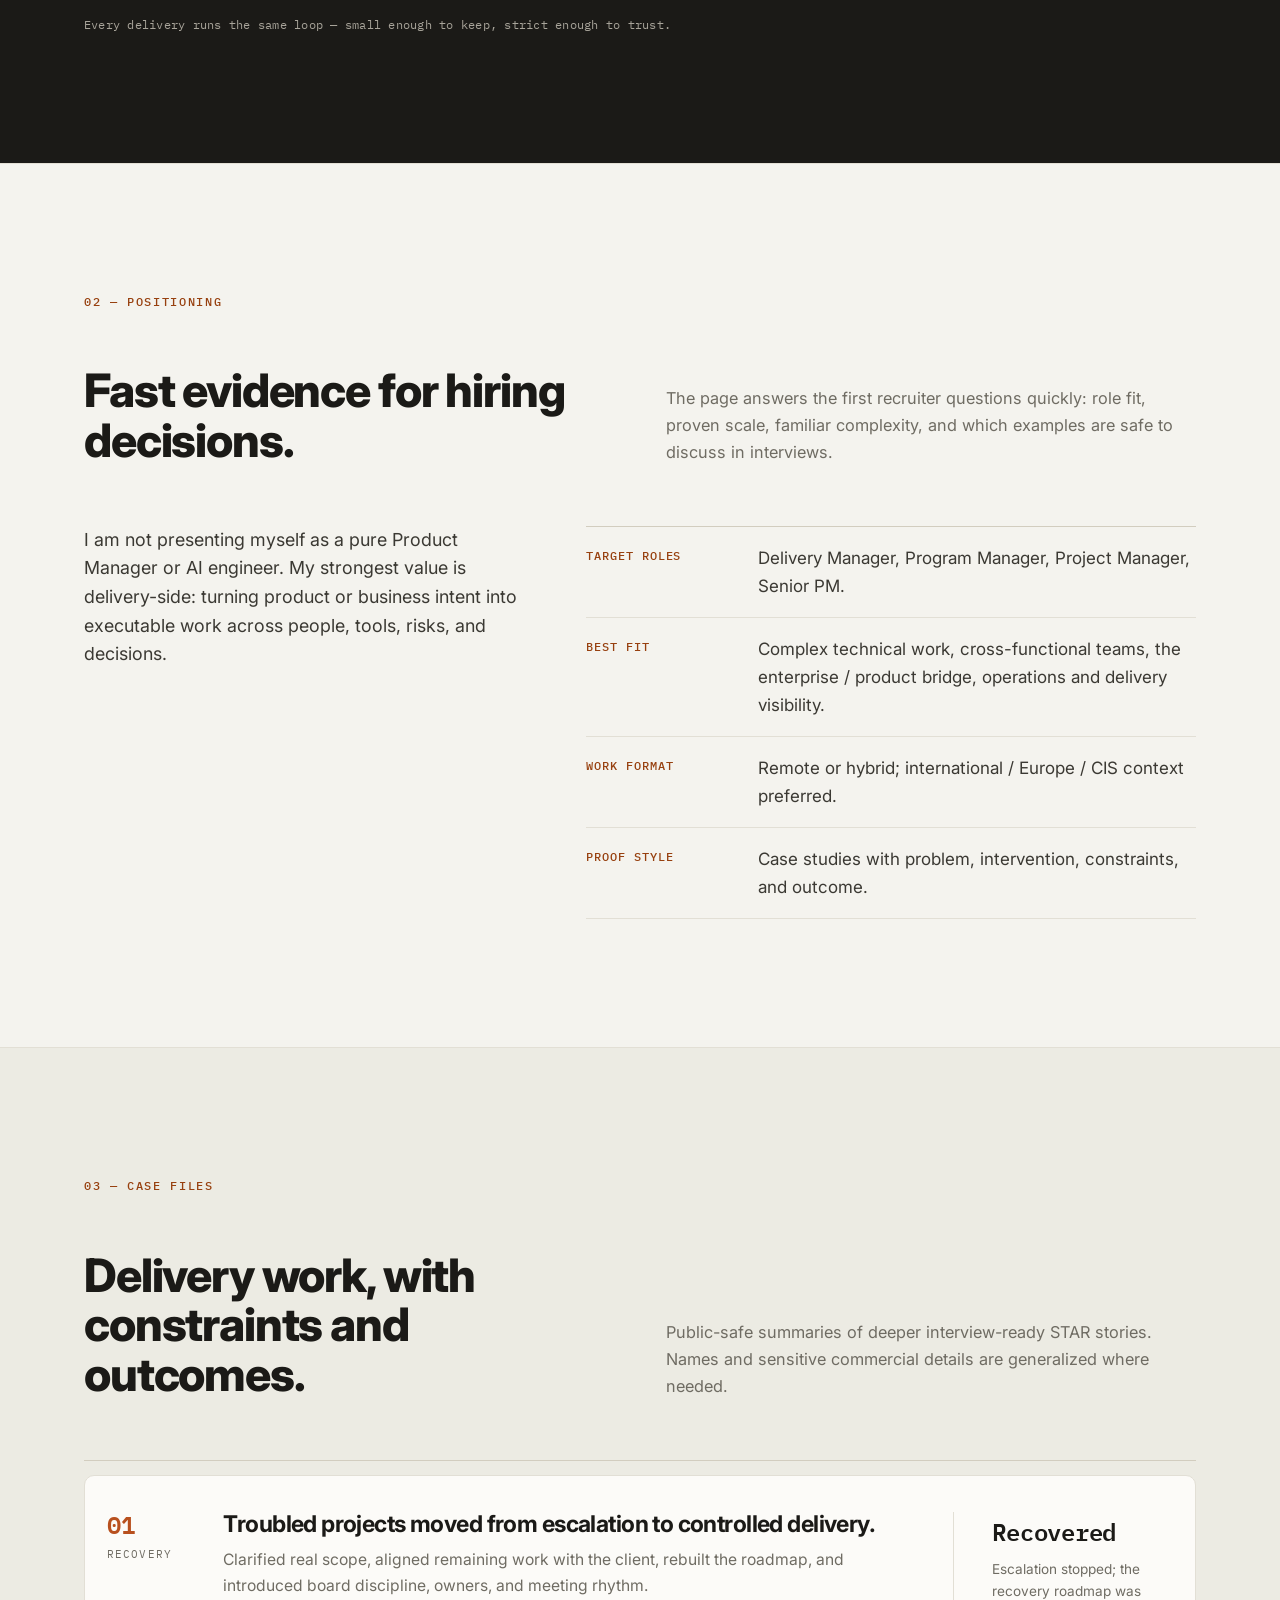
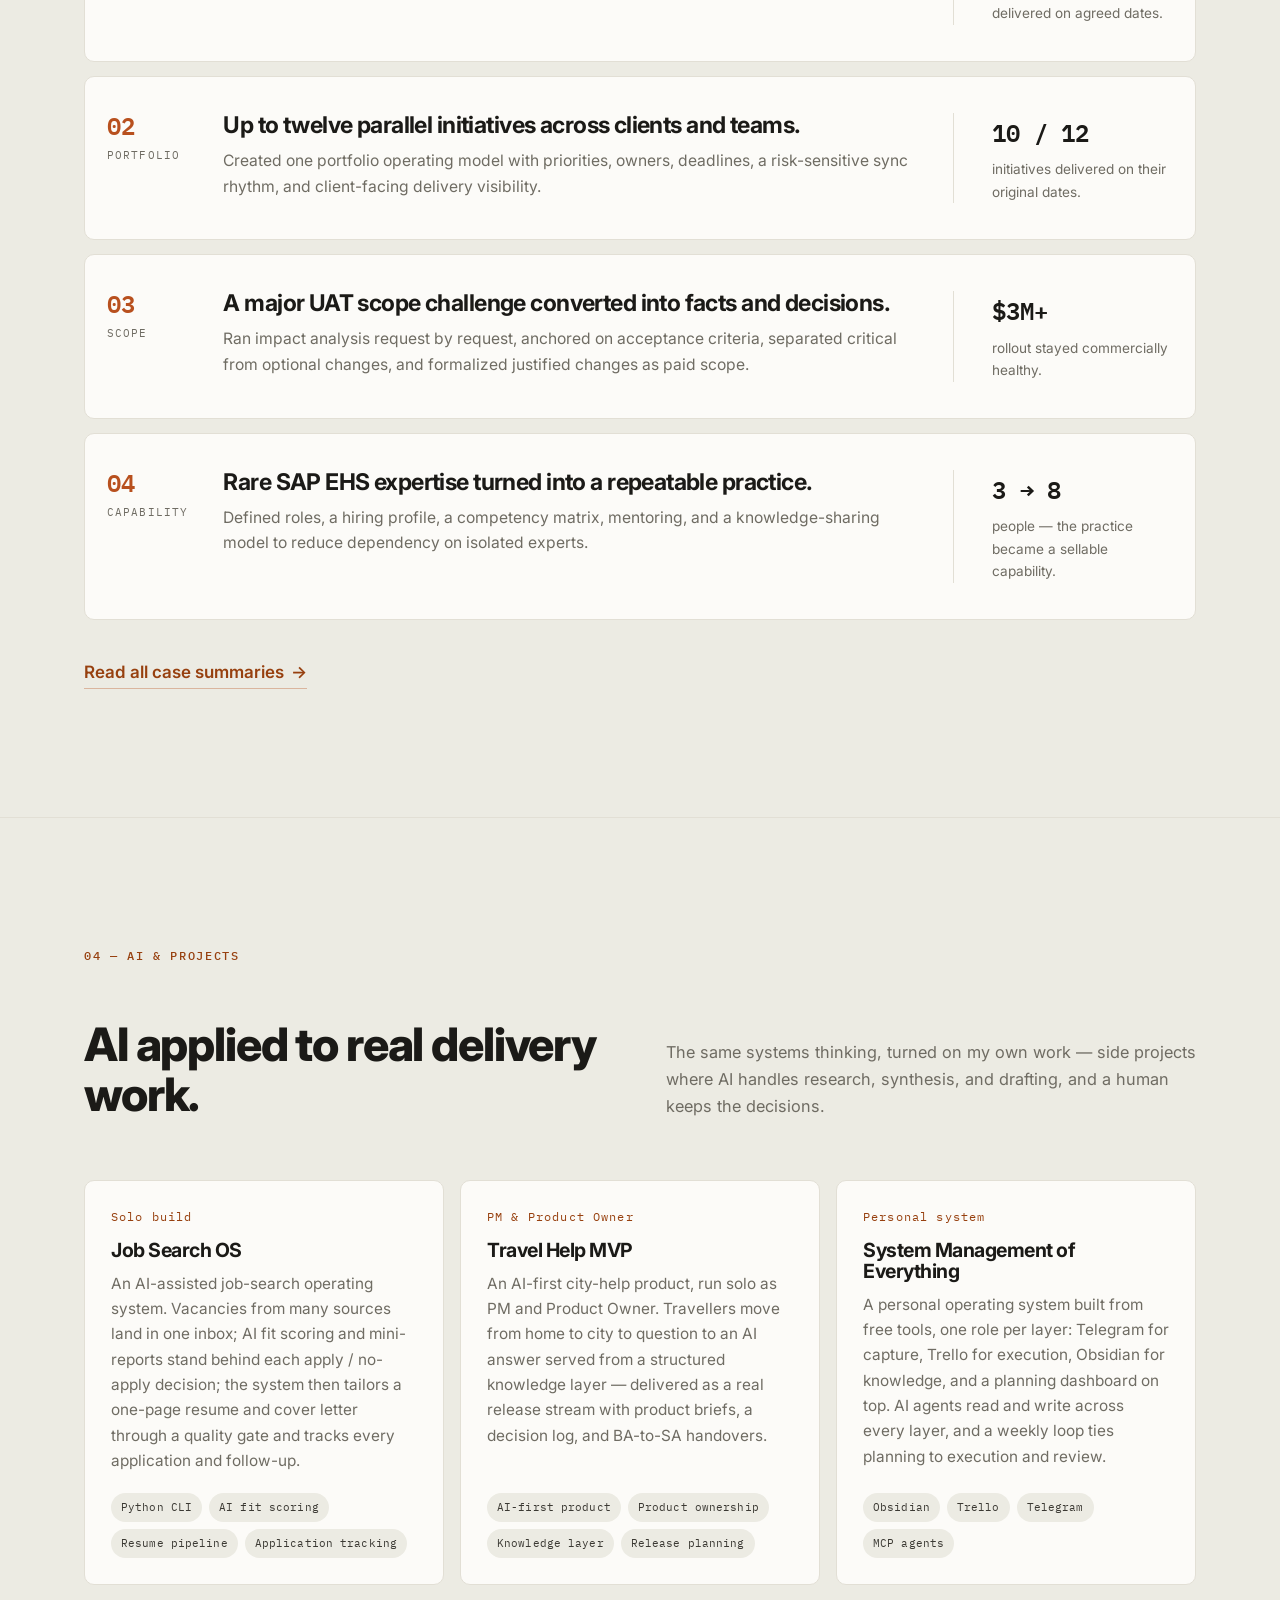
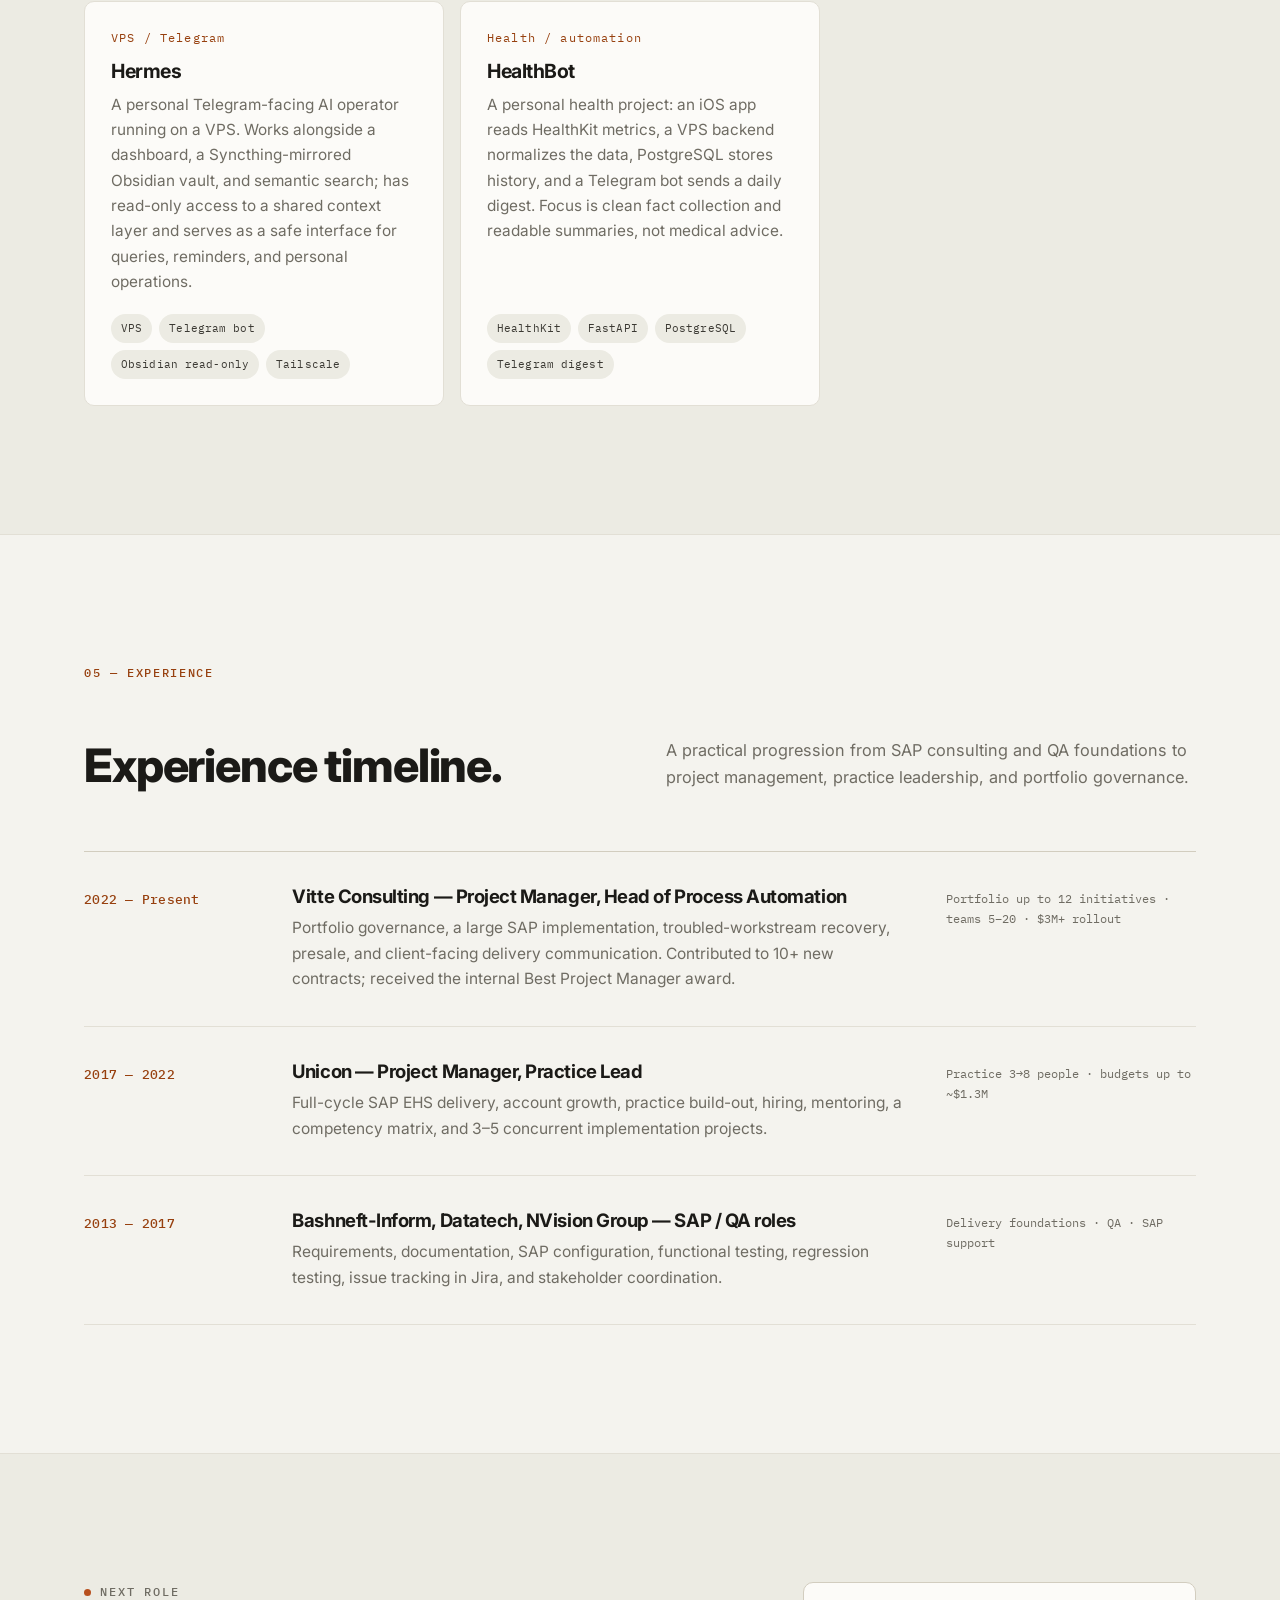
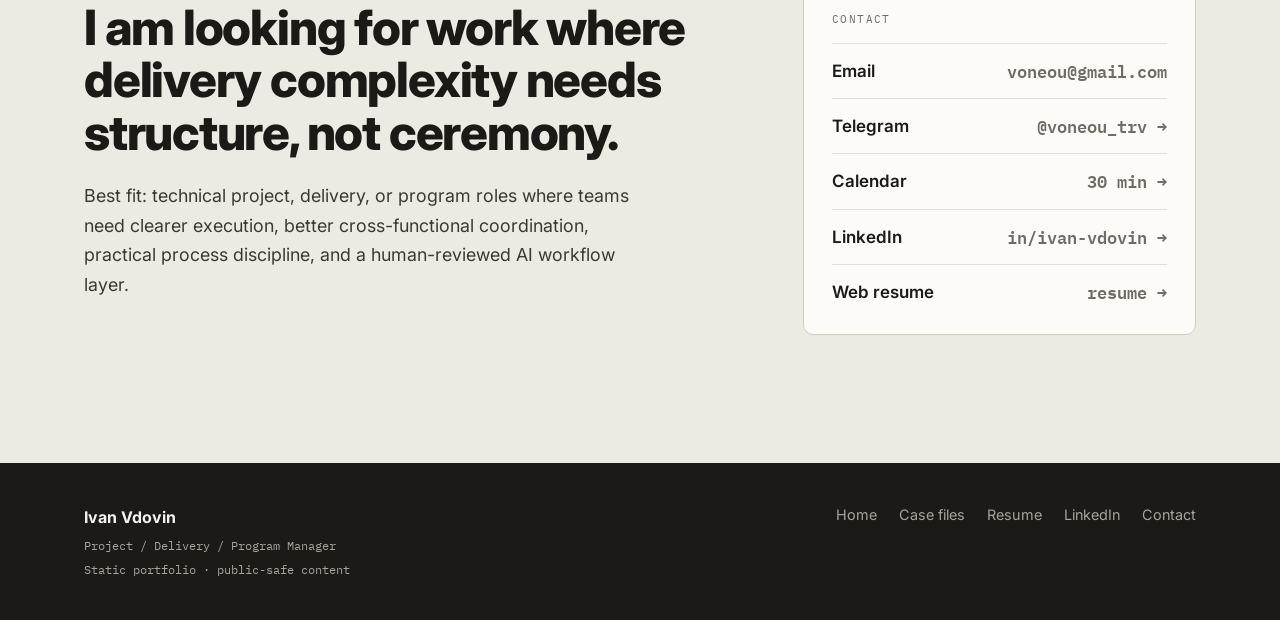
==== commit 96e02012: "Align EN structure with RU: remove Context section, add Hermes/HealthBot, fix nav and proof stats, a" ====
--- a/index.html
+++ b/index.html
@@ -36,7 +36,6 @@
         <div class="nav-links">
           <a href="#approach">Approach</a>
           <a href="#cases">Case files</a>
-          <a href="#projects">Projects</a>
           <a href="#experience">Experience</a>
           <a href="resume.html">Resume</a>
         </div>
@@ -92,19 +91,19 @@
           <div class="proof reveal" style="--rd: 0.16s">
             <div class="proof-item">
               <div class="proof-num">10<b>+</b></div>
-              <div class="proof-label">years in enterprise IT delivery</div>
+              <div class="proof-label">years in enterprise IT</div>
             </div>
             <div class="proof-item">
-              <div class="proof-num">12</div>
-              <div class="proof-label">parallel initiatives at portfolio peak</div>
+              <div class="proof-num">6<b>+</b></div>
+              <div class="proof-label">years in project management</div>
             </div>
             <div class="proof-item">
-              <div class="proof-num">$3M<b>+</b></div>
-              <div class="proof-label">end-to-end implementation budget</div>
+              <div class="proof-num">12<b>+</b></div>
+              <div class="proof-label">parallel initiatives managed</div>
             </div>
             <div class="proof-item">
-              <div class="proof-num">3<b>&rarr;</b>8</div>
-              <div class="proof-label">SAP EHS practice growth</div>
+              <div class="proof-num">5<b>&rarr;</b>20</div>
+              <div class="proof-label">team size range</div>
             </div>
           </div>
         </div>
@@ -272,55 +271,11 @@
         </div>
       </section>
 
-      <section class="section" id="context">
+
+      <section class="section section--soft" id="projects">
         <div class="wrap">
           <div class="section-head reveal">
-            <p class="section-index">04 &mdash; Context</p>
-            <h2>The career arc behind the work.</h2>
-            <p class="section-intro">The positioning is tied to a real progression: enterprise SAP delivery, a deliberate move toward product-oriented delivery, and hands-on AI workflow building.</p>
-          </div>
-          <div class="cards reveal">
-            <article class="card">
-              <div class="card-no">A &mdash; Base</div>
-              <h3>Enterprise delivery base</h3>
-              <p>Full-cycle SAP delivery: requirements, solution design, build and configuration, testing, UAT, go-live, stabilization, support, and change requests.</p>
-              <div class="tokens">
-                <span class="token">SAP EHS</span>
-                <span class="token">S/4HANA</span>
-                <span class="token">UAT</span>
-                <span class="token">Change control</span>
-              </div>
-            </article>
-            <article class="card">
-              <div class="card-no">B &mdash; Bridge</div>
-              <h3>Product delivery bridge</h3>
-              <p>The product language differs, but the execution discipline transfers: product intent becomes backlog, owners, QA readiness, release scope, and a feedback loop.</p>
-              <div class="tokens">
-                <span class="token">Backlog</span>
-                <span class="token">Release readiness</span>
-                <span class="token">Support feedback</span>
-                <span class="token">Jira discipline</span>
-              </div>
-            </article>
-            <article class="card">
-              <div class="card-no">C &mdash; Direction</div>
-              <h3>AI-assisted PM workflows</h3>
-              <p>Personal systems such as Job Search OS show the same pattern outside work: turn scattered information into intake, statuses, evidence, next actions, and review.</p>
-              <div class="tokens">
-                <span class="token">Job Search OS</span>
-                <span class="token">Obsidian</span>
-                <span class="token">Trello</span>
-                <span class="token">AI workflows</span>
-              </div>
-            </article>
-          </div>
-        </div>
-      </section>
-
-      <section class="section section--soft" id="projects">
-        <div class="wrap">
-          <div class="section-head reveal">
-            <p class="section-index">05 &mdash; AI &amp; projects</p>
+            <p class="section-index">04 &mdash; AI &amp; projects</p>
             <h2>AI applied to real delivery work.</h2>
             <p class="section-intro">The same systems thinking, turned on my own work &mdash; side projects where AI handles research, synthesis, and drafting, and a human keeps the decisions.</p>
           </div>
@@ -358,6 +313,28 @@
                 <span class="token">MCP agents</span>
               </div>
             </article>
+            <article class="card">
+              <div class="card-no">VPS / Telegram</div>
+              <h3>Hermes</h3>
+              <p>A personal Telegram-facing AI operator running on a VPS. Works alongside a dashboard, a Syncthing-mirrored Obsidian vault, and semantic search; has read-only access to a shared context layer and serves as a safe interface for queries, reminders, and personal operations.</p>
+              <div class="tokens">
+                <span class="token">VPS</span>
+                <span class="token">Telegram bot</span>
+                <span class="token">Obsidian read-only</span>
+                <span class="token">Tailscale</span>
+              </div>
+            </article>
+            <article class="card">
+              <div class="card-no">Health / automation</div>
+              <h3>HealthBot</h3>
+              <p>A personal health project: an iOS app reads HealthKit metrics, a VPS backend normalizes the data, PostgreSQL stores history, and a Telegram bot sends a daily digest. Focus is clean fact collection and readable summaries, not medical advice.</p>
+              <div class="tokens">
+                <span class="token">HealthKit</span>
+                <span class="token">FastAPI</span>
+                <span class="token">PostgreSQL</span>
+                <span class="token">Telegram digest</span>
+              </div>
+            </article>
           </div>
         </div>
       </section>
@@ -365,7 +342,7 @@
       <section class="section" id="experience">
         <div class="wrap">
           <div class="section-head reveal">
-            <p class="section-index">06 &mdash; Experience</p>
+            <p class="section-index">05 &mdash; Experience</p>
             <h2>Experience timeline.</h2>
             <p class="section-intro">A practical progression from SAP consulting and QA foundations to project management, practice leadership, and portfolio governance.</p>
           </div>
@@ -411,6 +388,14 @@
               <a class="contact-link" href="mailto:voneou@gmail.com">
                 <span>Email</span>
                 <span>voneou@gmail.com</span>
+              </a>
+              <a class="contact-link" href="https://t.me/voneou_trv">
+                <span>Telegram</span>
+                <span>@voneou_trv &rarr;</span>
+              </a>
+              <a class="contact-link" href="https://calendly.com/voneou/30min">
+                <span>Calendar</span>
+                <span>30 min &rarr;</span>
               </a>
               <a class="contact-link" href="https://www.linkedin.com/in/ivan-vdovin-a34812b1">
                 <span>LinkedIn</span>
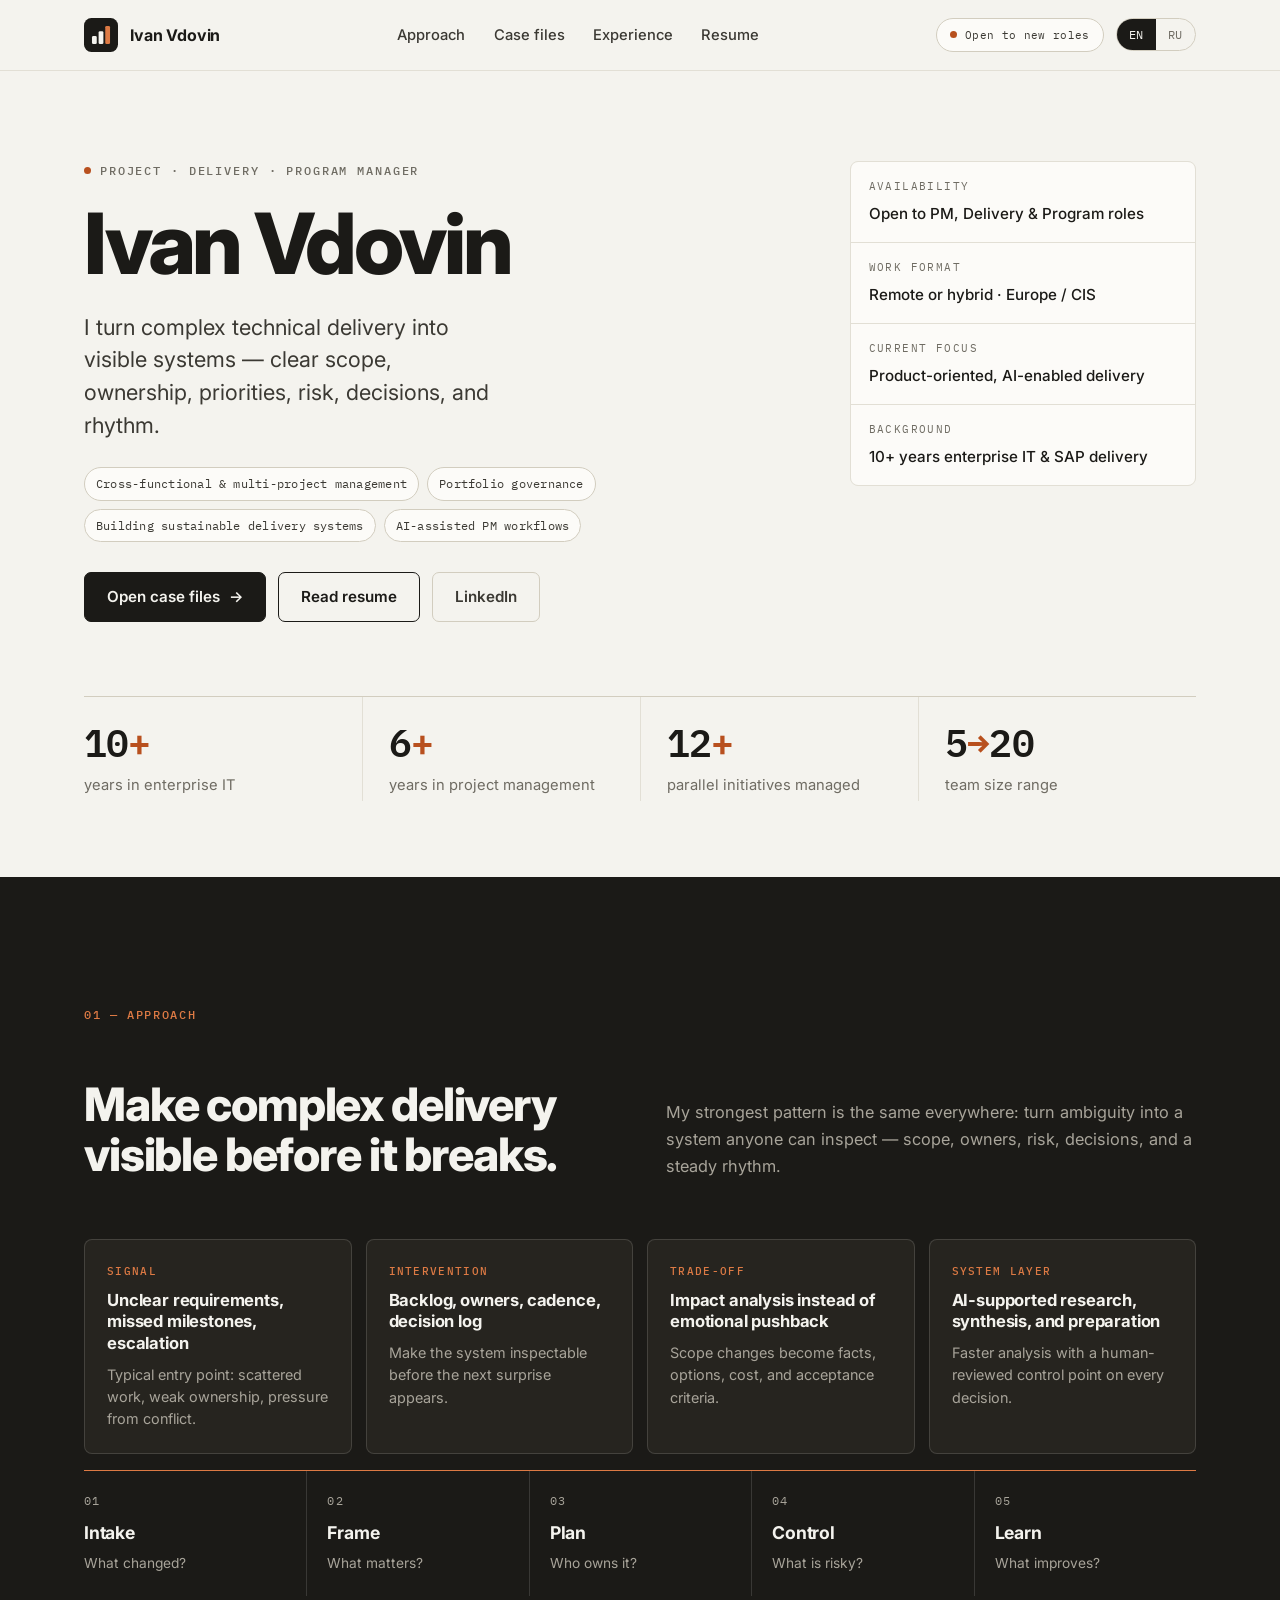
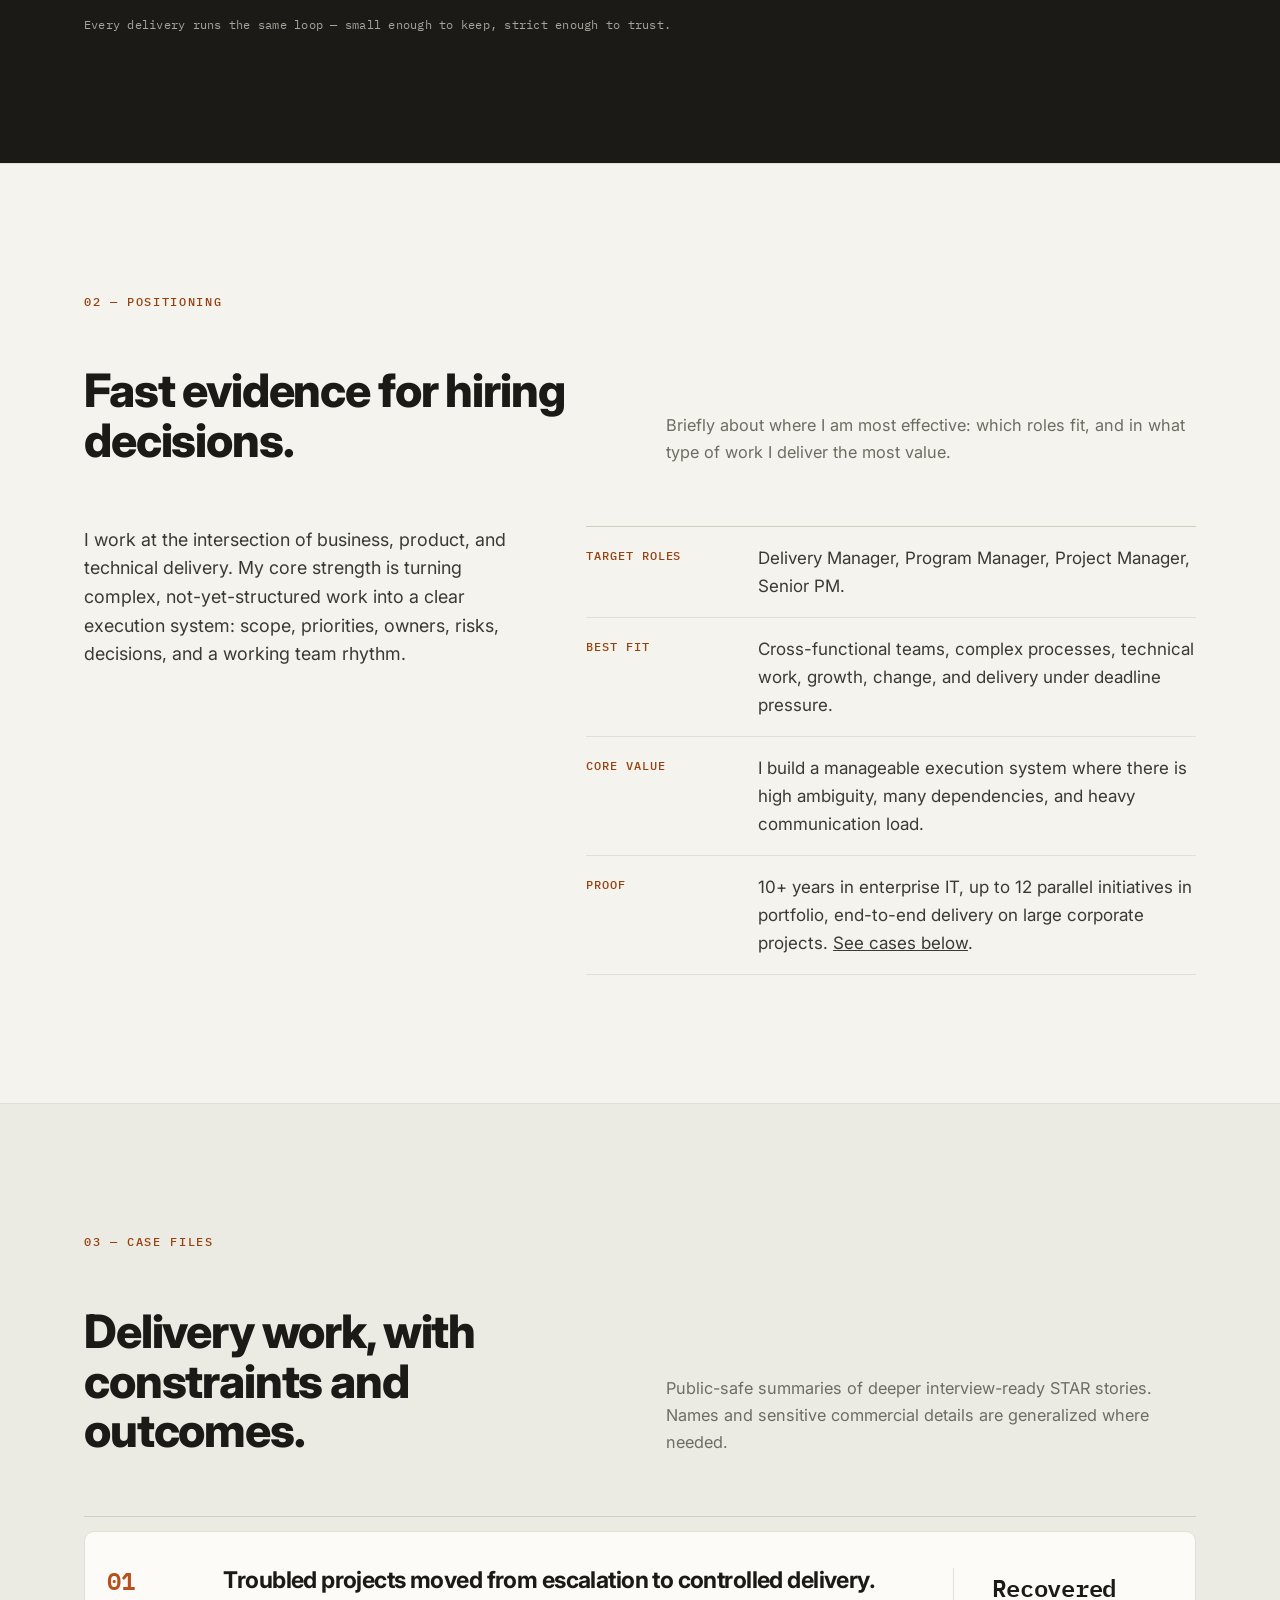
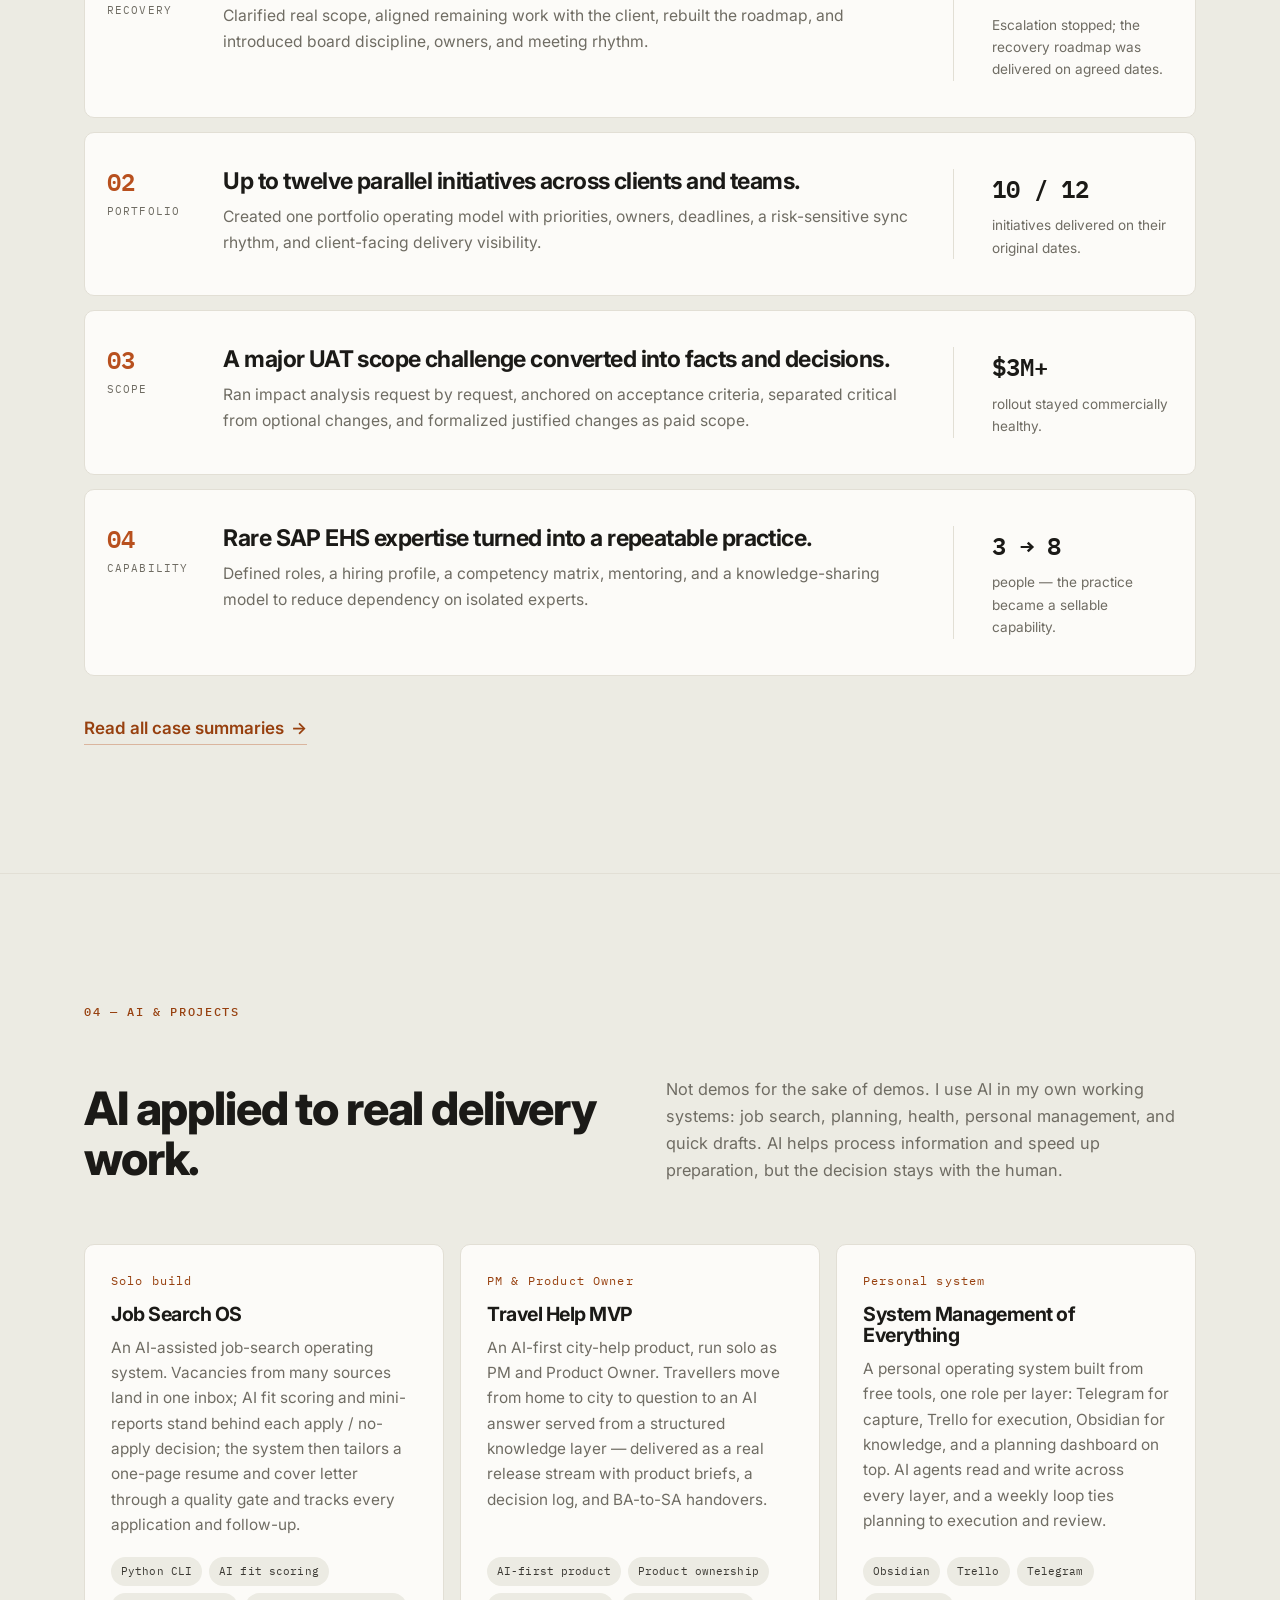
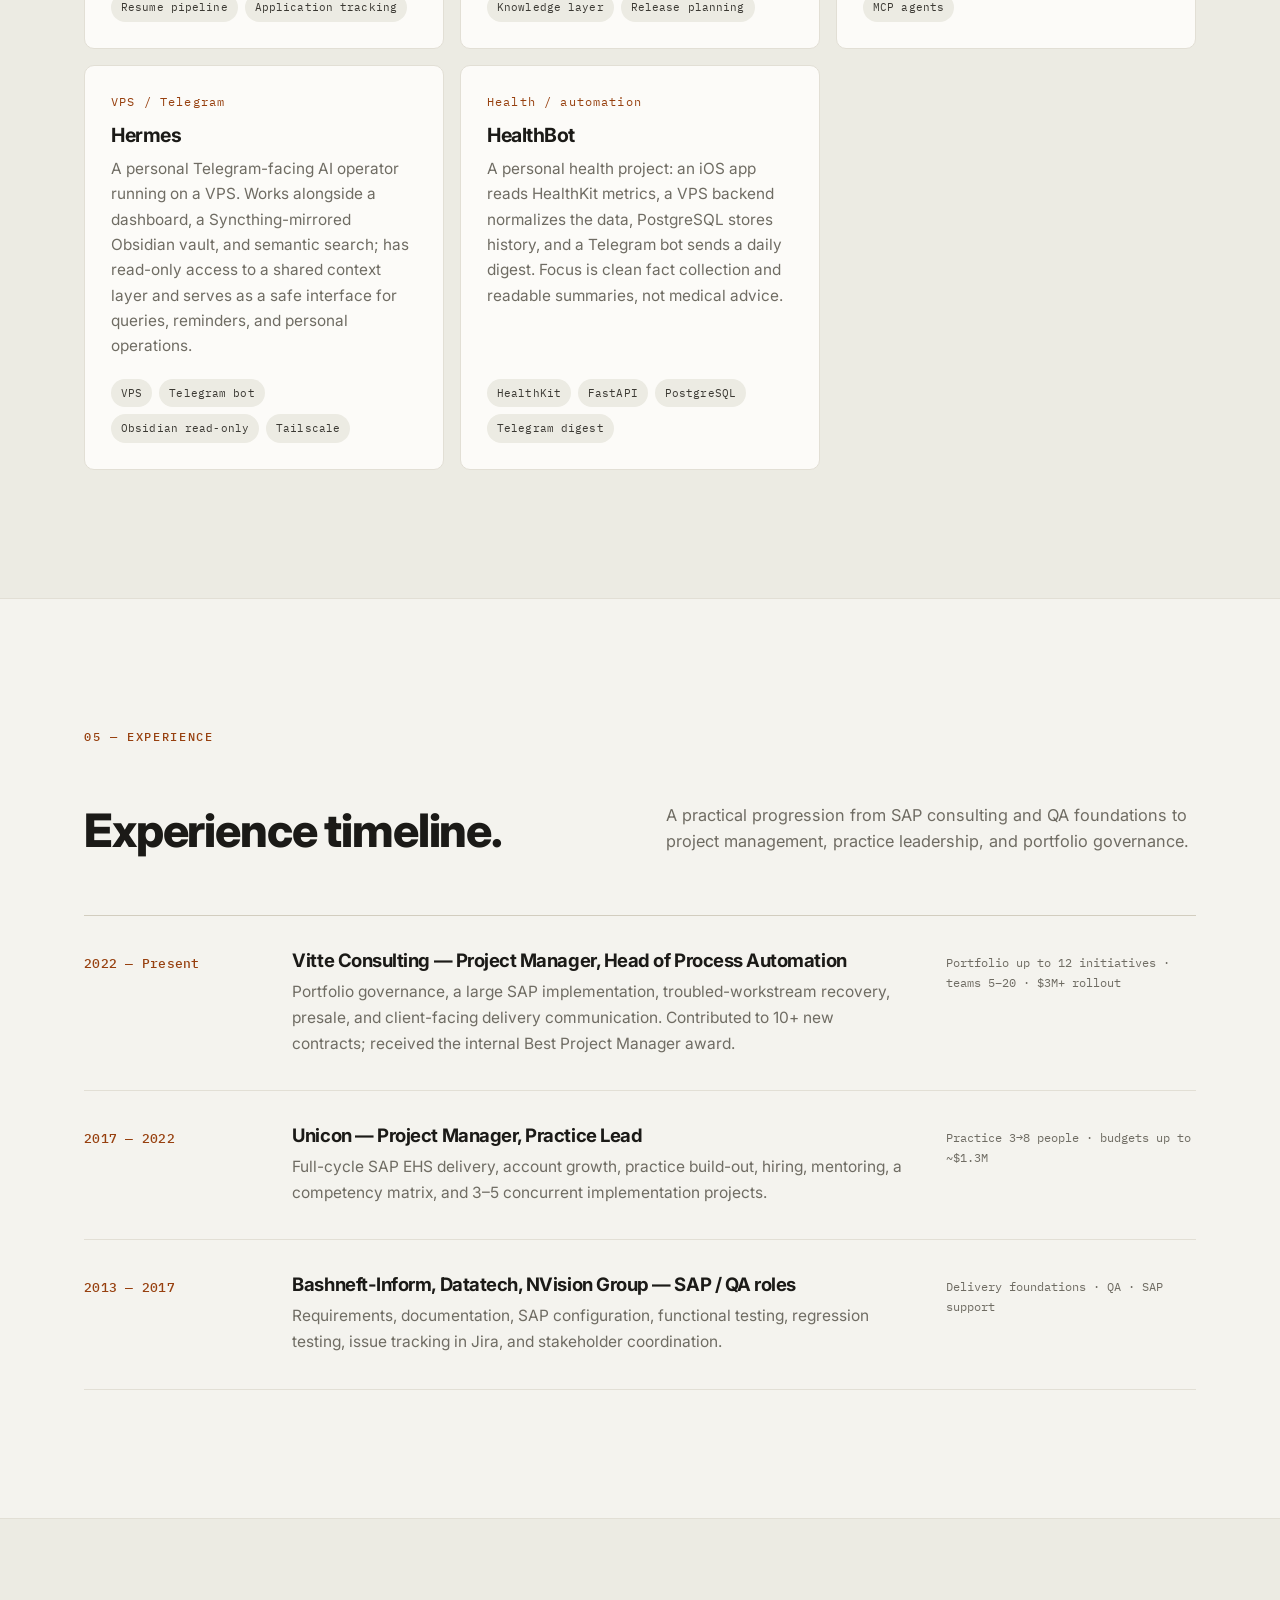
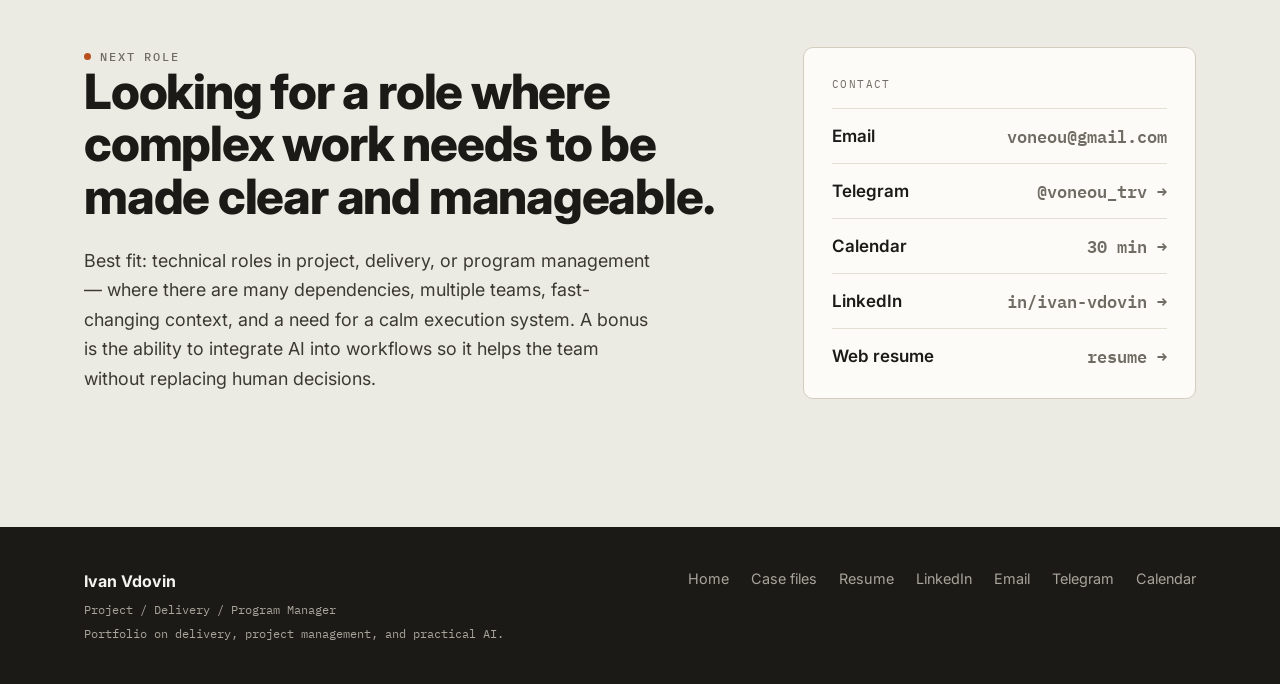
==== commit 55273cb8: "Align all EN texts with RU: tags, positioning copy, AI intro, closing, contacts, footers; fix RU cas" ====
--- a/index.html
+++ b/index.html
@@ -58,9 +58,9 @@
               <h1>Ivan Vdovin</h1>
               <p class="hero-lead">I turn complex technical delivery into visible systems &mdash; clear scope, ownership, priorities, risk, decisions, and rhythm.</p>
               <div class="tags">
-                <span class="tag">Enterprise IT delivery</span>
+                <span class="tag">Cross-functional &amp; multi-project management</span>
                 <span class="tag">Portfolio governance</span>
-                <span class="tag">Product-oriented operations</span>
+                <span class="tag">Building sustainable delivery systems</span>
                 <span class="tag">AI-assisted PM workflows</span>
               </div>
               <div class="btns">
@@ -174,10 +174,10 @@
           <div class="section-head reveal">
             <p class="section-index">02 &mdash; Positioning</p>
             <h2>Fast evidence for hiring decisions.</h2>
-            <p class="section-intro">The page answers the first recruiter questions quickly: role fit, proven scale, familiar complexity, and which examples are safe to discuss in interviews.</p>
+            <p class="section-intro">Briefly about where I am most effective: which roles fit, and in what type of work I deliver the most value.</p>
           </div>
           <div class="split reveal">
-            <p class="split-lead">I am not presenting myself as a pure Product Manager or AI engineer. My strongest value is delivery-side: turning product or business intent into executable work across people, tools, risks, and decisions.</p>
+            <p class="split-lead">I work at the intersection of business, product, and technical delivery. My core strength is turning complex, not-yet-structured work into a clear execution system: scope, priorities, owners, risks, decisions, and a working team rhythm.</p>
             <div class="spec">
               <div class="spec-row">
                 <div class="spec-k">Target roles</div>
@@ -185,15 +185,15 @@
               </div>
               <div class="spec-row">
                 <div class="spec-k">Best fit</div>
-                <div class="spec-v">Complex technical work, cross-functional teams, the enterprise / product bridge, operations and delivery visibility.</div>
+                <div class="spec-v">Cross-functional teams, complex processes, technical work, growth, change, and delivery under deadline pressure.</div>
               </div>
               <div class="spec-row">
-                <div class="spec-k">Work format</div>
-                <div class="spec-v">Remote or hybrid; international / Europe / CIS context preferred.</div>
+                <div class="spec-k">Core value</div>
+                <div class="spec-v">I build a manageable execution system where there is high ambiguity, many dependencies, and heavy communication load.</div>
               </div>
               <div class="spec-row">
-                <div class="spec-k">Proof style</div>
-                <div class="spec-v">Case studies with problem, intervention, constraints, and outcome.</div>
+                <div class="spec-k">Proof</div>
+                <div class="spec-v">10+ years in enterprise IT, up to 12 parallel initiatives in portfolio, end-to-end delivery on large corporate projects. <a href="#cases">See cases below</a>.</div>
               </div>
             </div>
           </div>
@@ -277,7 +277,7 @@
           <div class="section-head reveal">
             <p class="section-index">04 &mdash; AI &amp; projects</p>
             <h2>AI applied to real delivery work.</h2>
-            <p class="section-intro">The same systems thinking, turned on my own work &mdash; side projects where AI handles research, synthesis, and drafting, and a human keeps the decisions.</p>
+            <p class="section-intro">Not demos for the sake of demos. I use AI in my own working systems: job search, planning, health, personal management, and quick drafts. AI helps process information and speed up preparation, but the decision stays with the human.</p>
           </div>
           <div class="cards reveal">
             <article class="card">
@@ -380,8 +380,8 @@
           <div class="closing">
             <div class="closing-main reveal">
               <p class="eyebrow">Next role</p>
-              <h2>I am looking for work where delivery complexity needs structure, not ceremony.</h2>
-              <p class="closing-lead">Best fit: technical project, delivery, or program roles where teams need clearer execution, better cross-functional coordination, practical process discipline, and a human-reviewed AI workflow layer.</p>
+              <h2>Looking for a role where complex work needs to be made clear and manageable.</h2>
+              <p class="closing-lead">Best fit: technical roles in project, delivery, or program management — where there are many dependencies, multiple teams, fast-changing context, and a need for a calm execution system. A bonus is the ability to integrate AI into workflows so it helps the team without replacing human decisions.</p>
             </div>
             <aside class="contact-card reveal" style="--rd: 0.08s">
               <div class="meta-label">Contact</div>
@@ -416,14 +416,16 @@
         <div class="footer-brand">
           <strong>Ivan Vdovin</strong>
           <p>Project / Delivery / Program Manager</p>
-          <p>Static portfolio &middot; public-safe content</p>
+          <p>Portfolio on delivery, project management, and practical AI.</p>
         </div>
         <nav class="footer-links" aria-label="Footer">
           <a href="index.html">Home</a>
           <a href="case-studies.html">Case files</a>
           <a href="resume.html">Resume</a>
           <a href="https://www.linkedin.com/in/ivan-vdovin-a34812b1">LinkedIn</a>
-          <a href="mailto:voneou@gmail.com">Contact</a>
+          <a href="mailto:voneou@gmail.com">Email</a>
+          <a href="https://t.me/voneou_trv">Telegram</a>
+          <a href="https://calendly.com/voneou/30min">Calendar</a>
         </nav>
       </div>
     </footer>
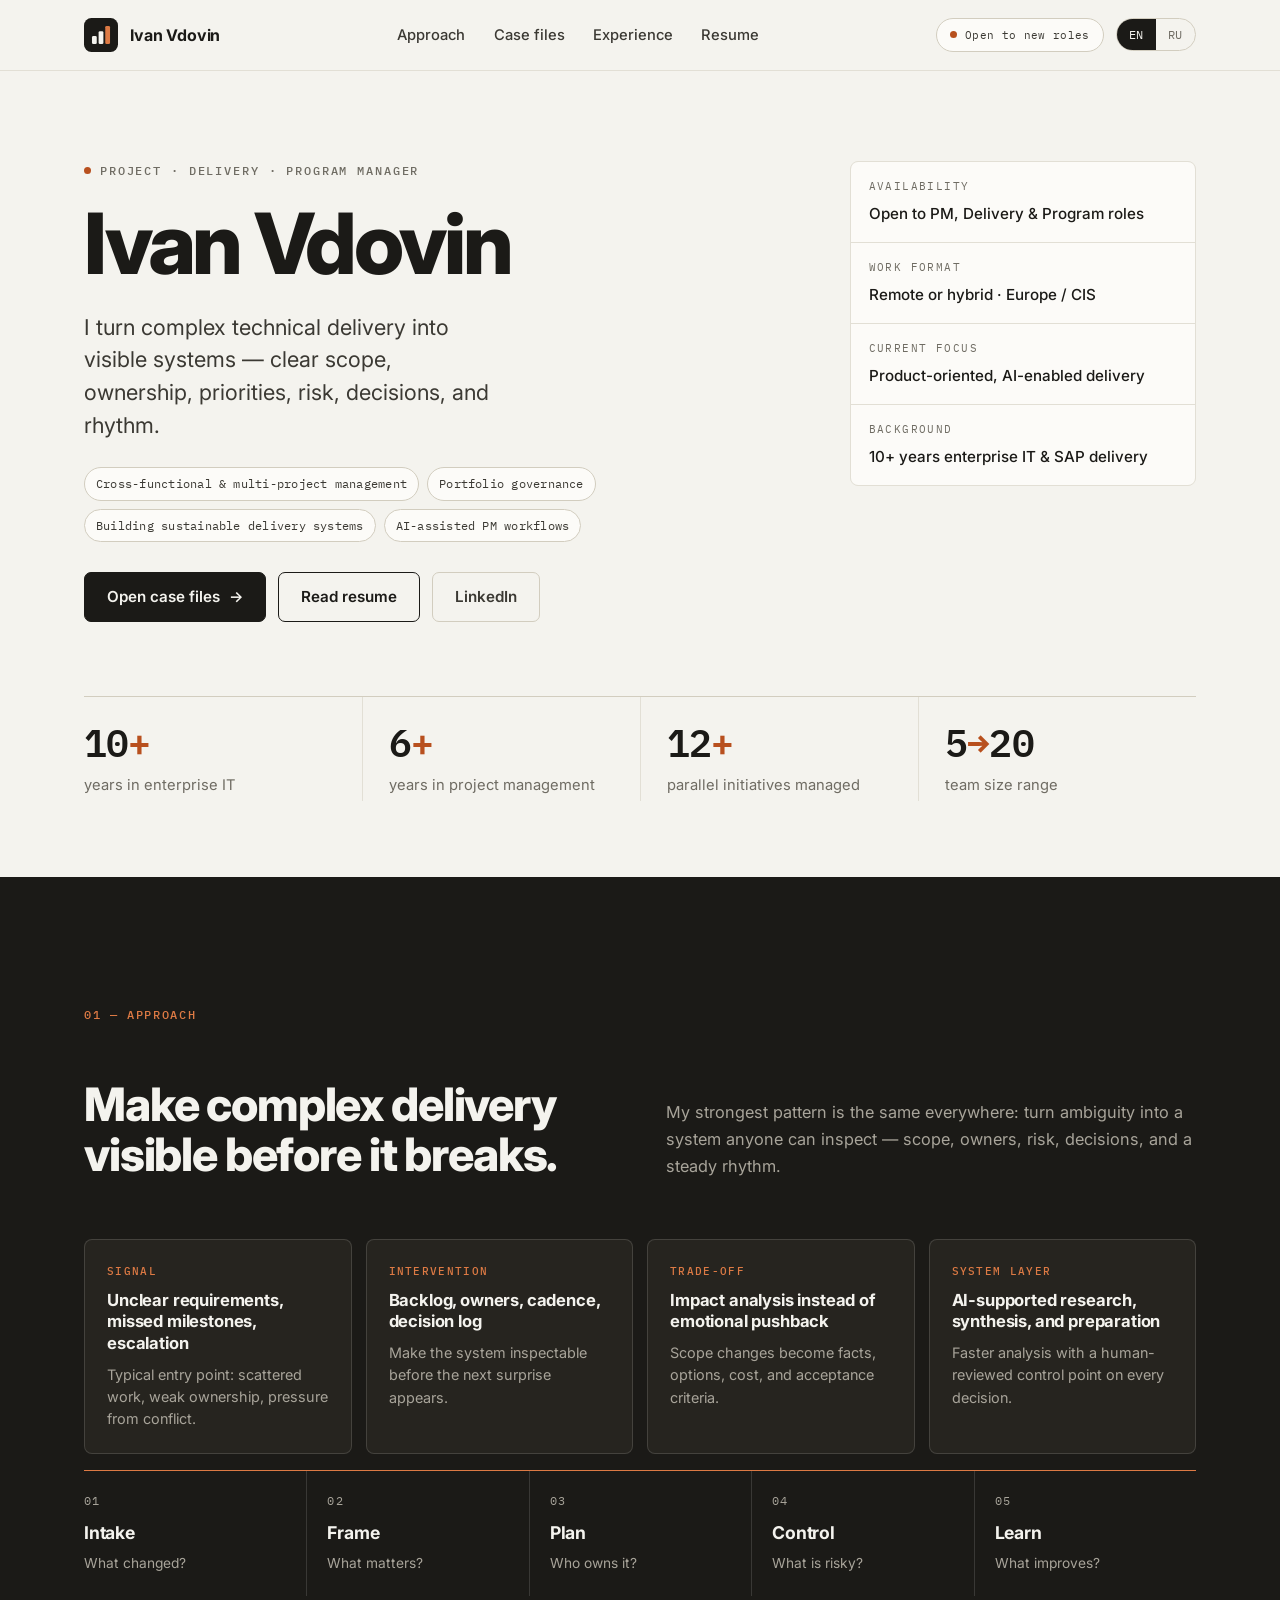
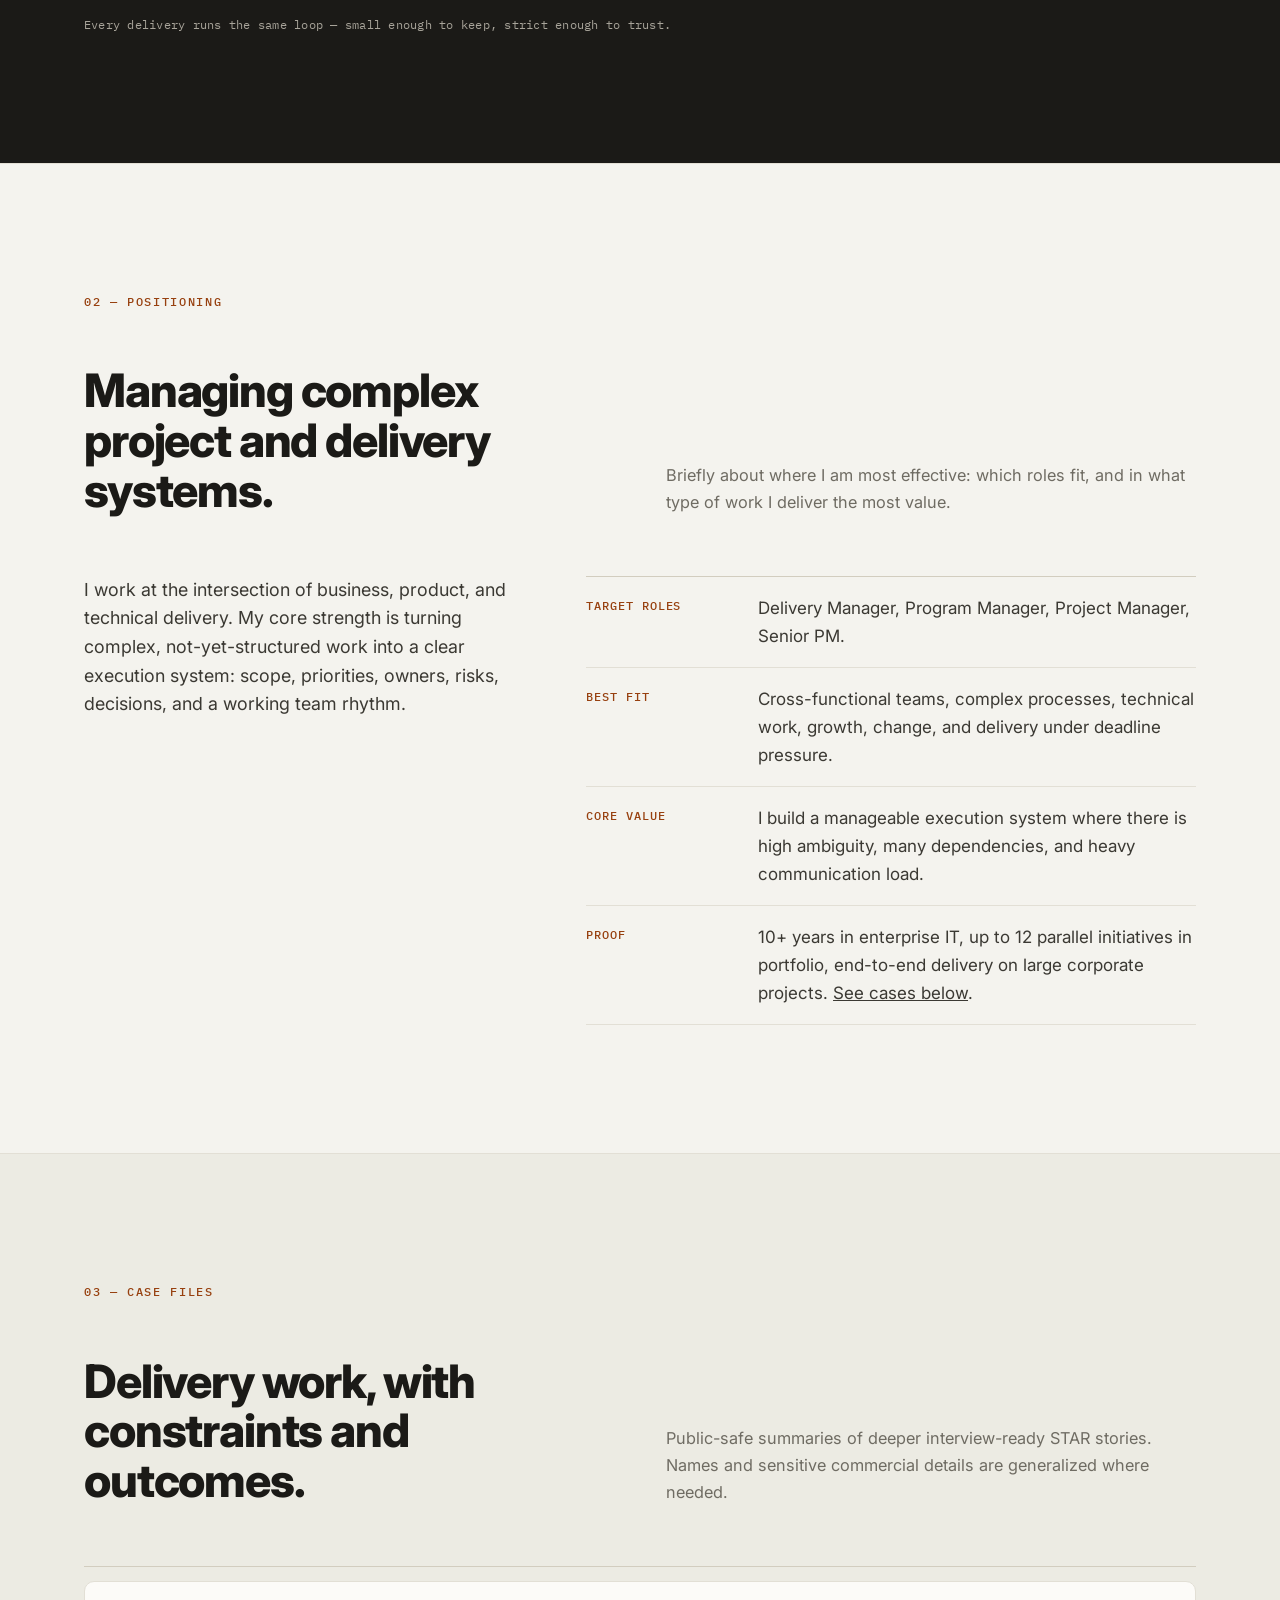
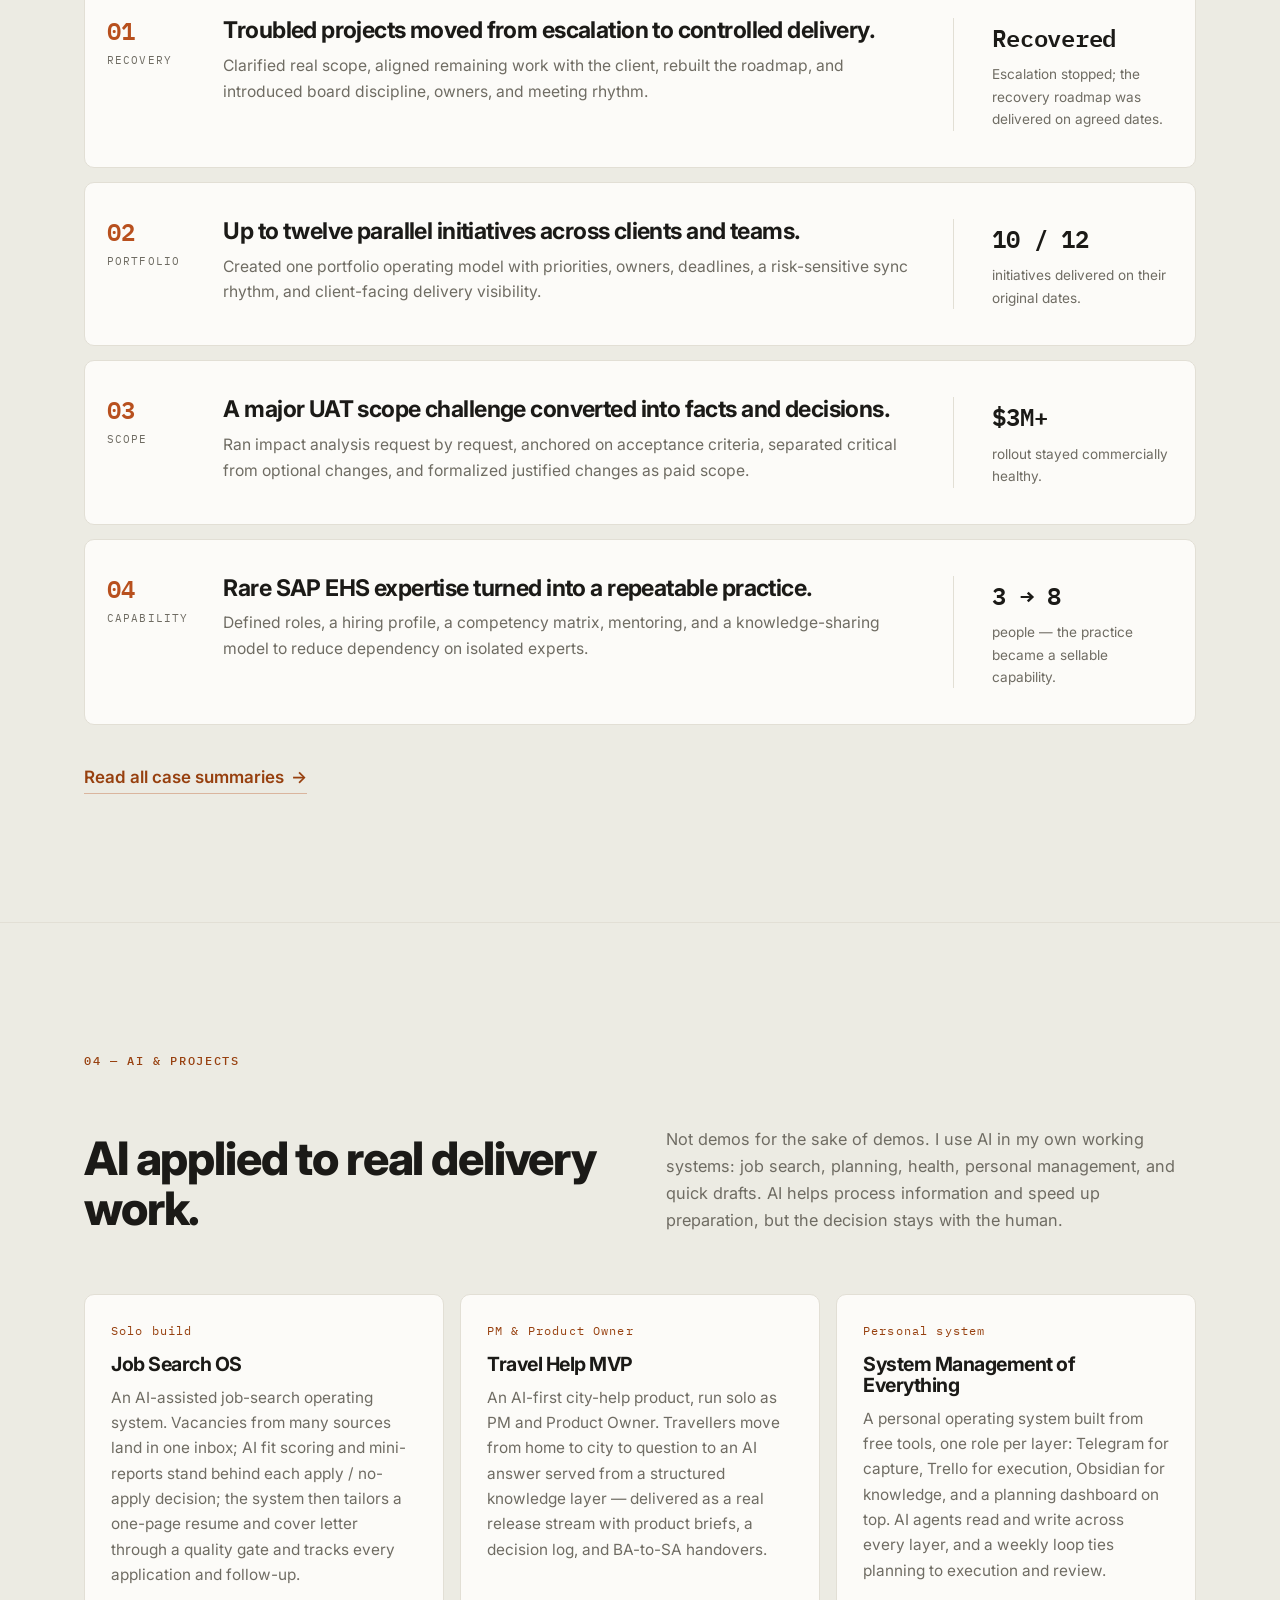
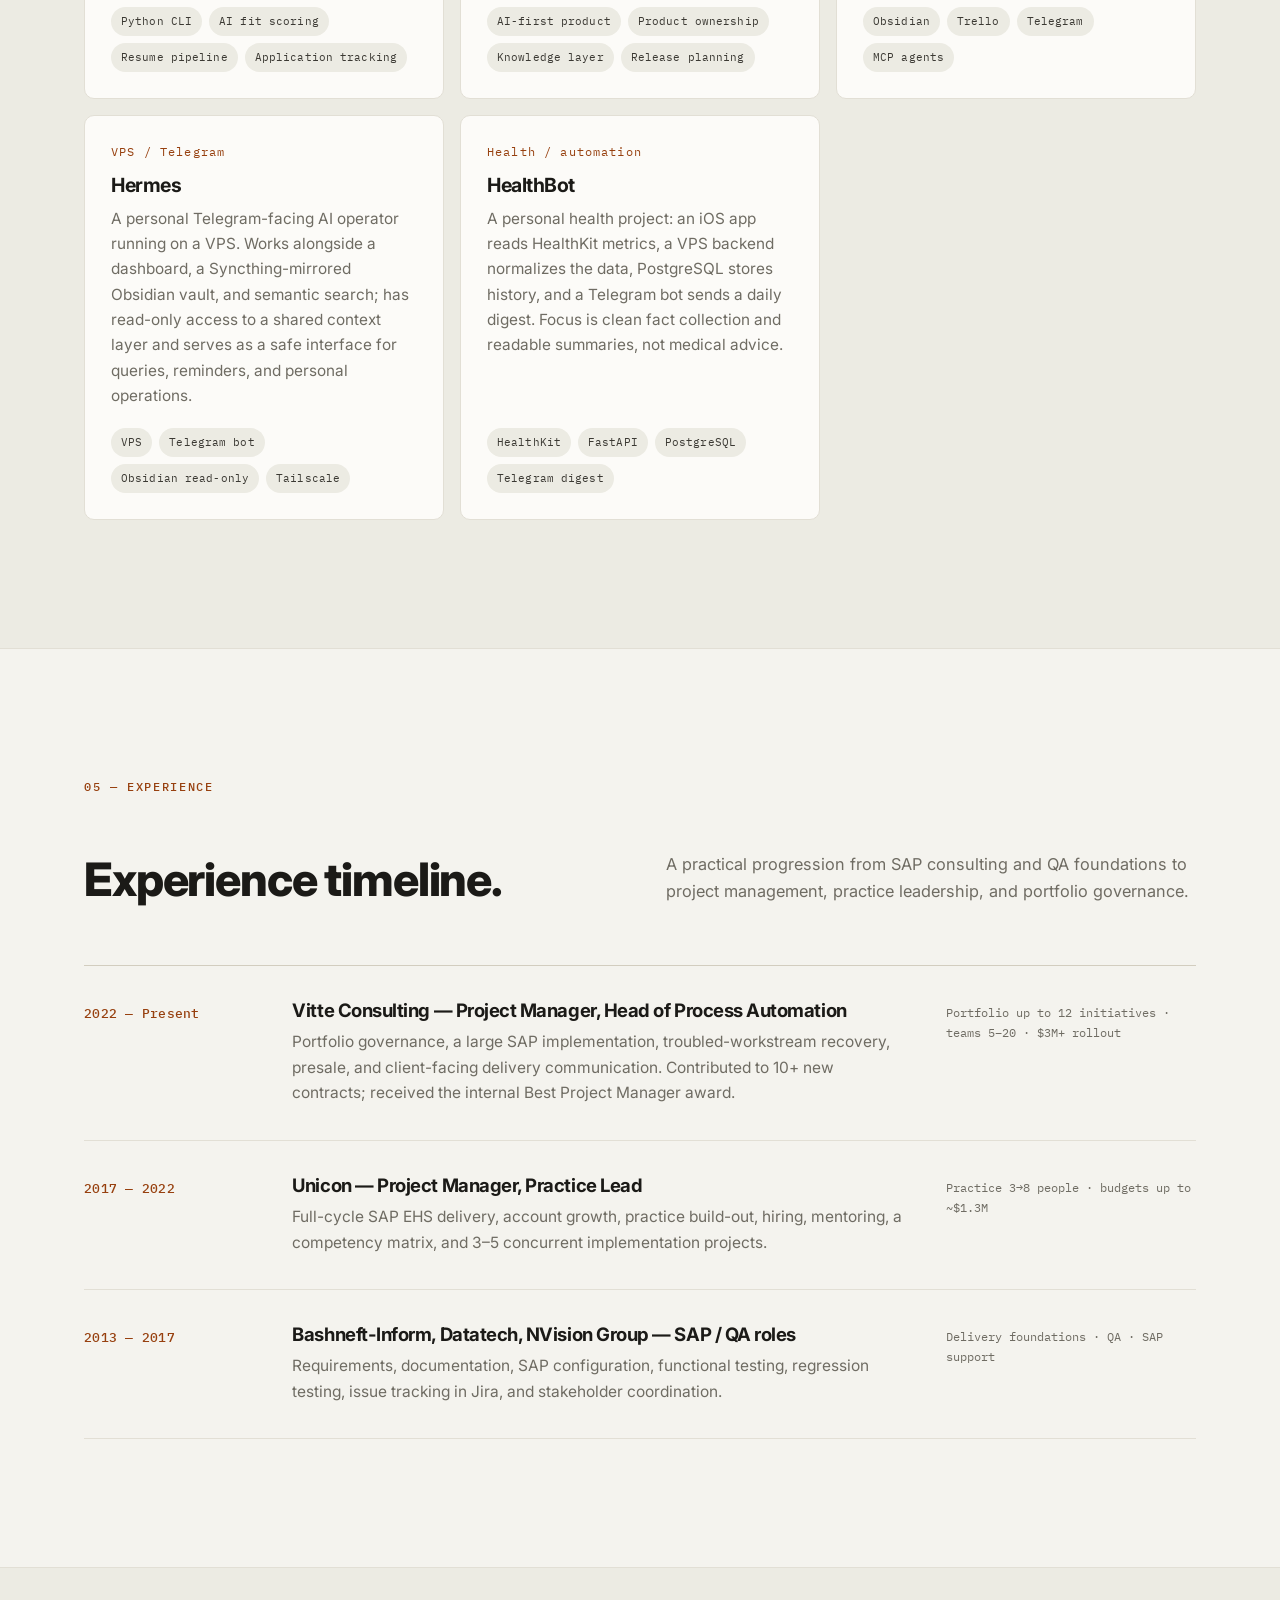
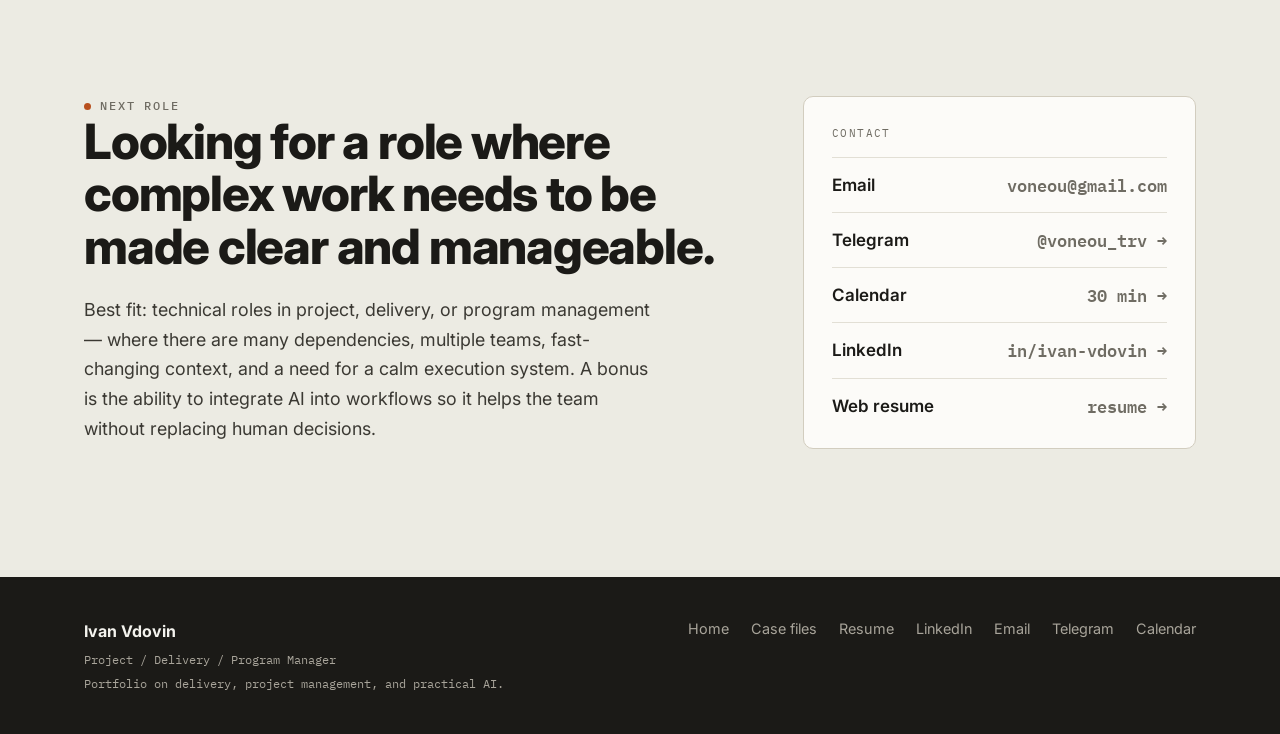
==== commit 78b55a6f: "Fix section 02 h2 to match Russian version" ====
--- a/index.html
+++ b/index.html
@@ -173,7 +173,7 @@
         <div class="wrap">
           <div class="section-head reveal">
             <p class="section-index">02 &mdash; Positioning</p>
-            <h2>Fast evidence for hiring decisions.</h2>
+            <h2>Managing complex project and delivery systems.</h2>
             <p class="section-intro">Briefly about where I am most effective: which roles fit, and in what type of work I deliver the most value.</p>
           </div>
           <div class="split reveal">
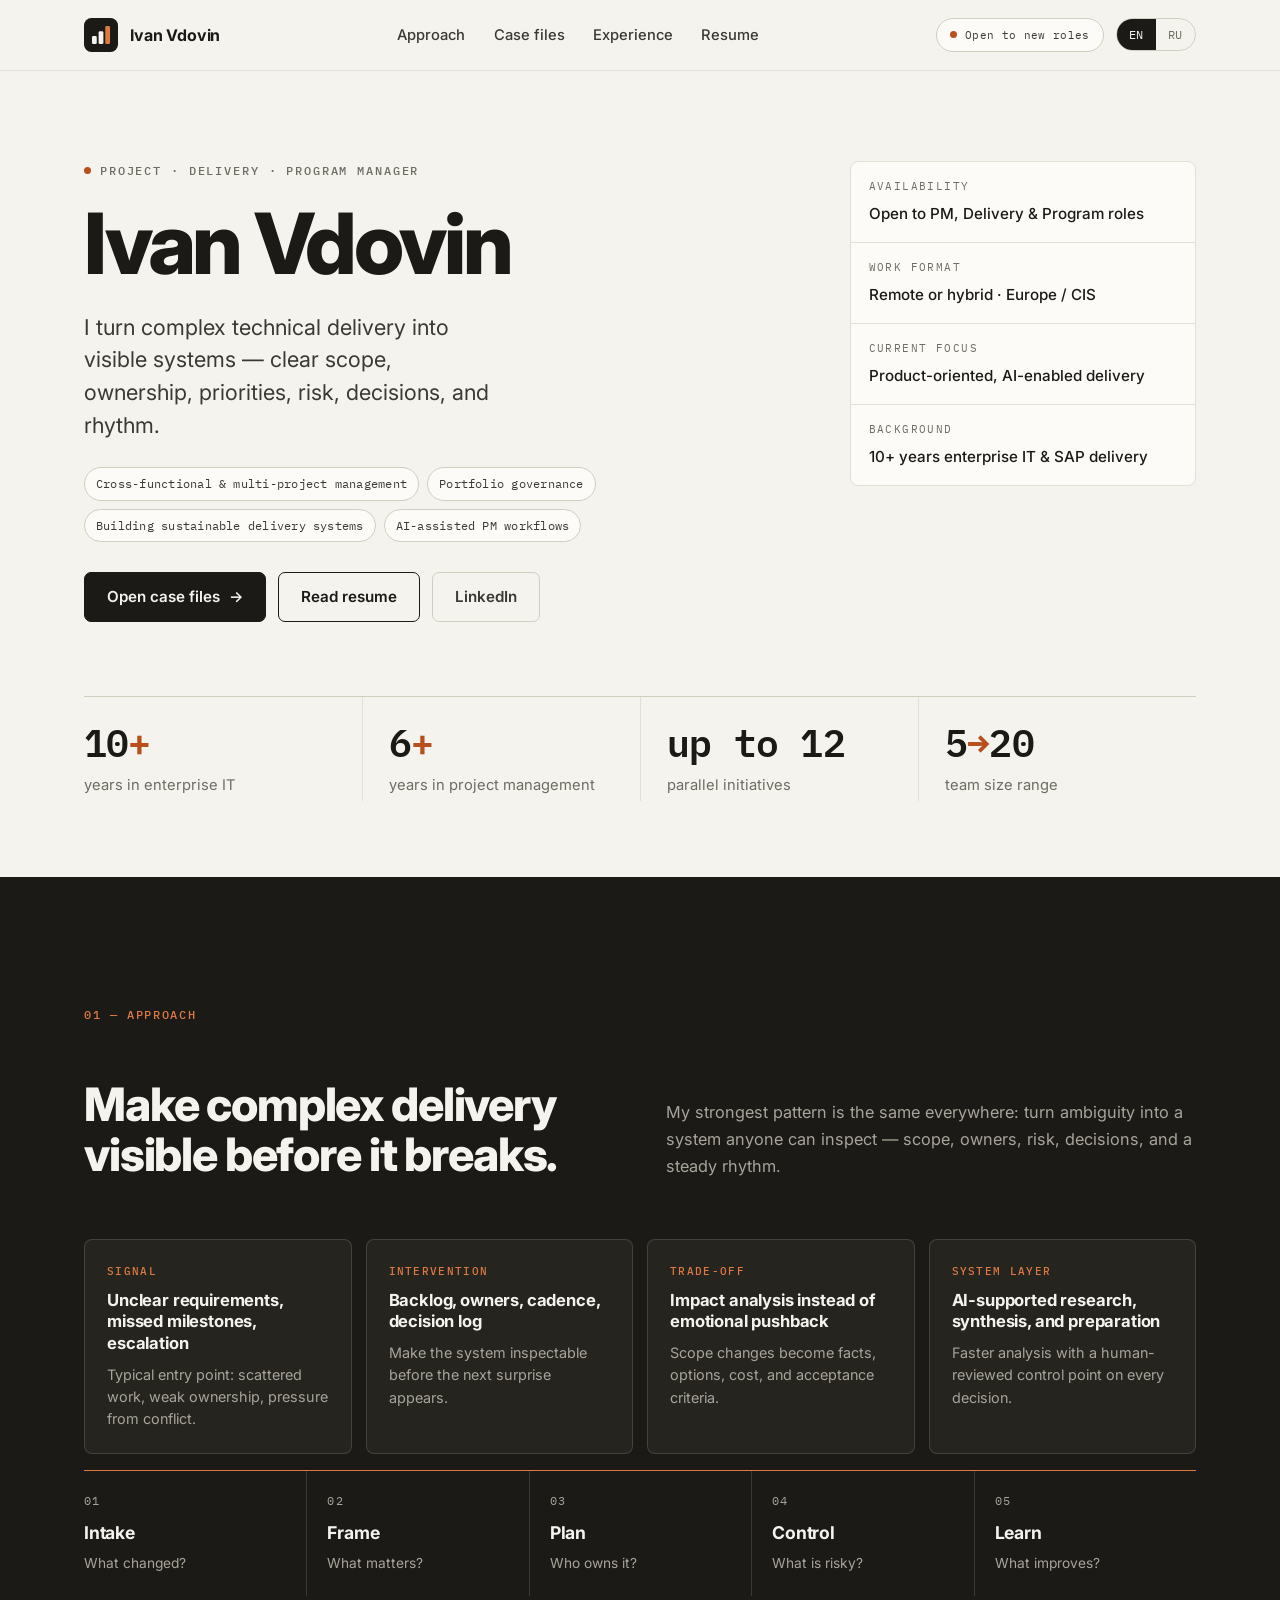
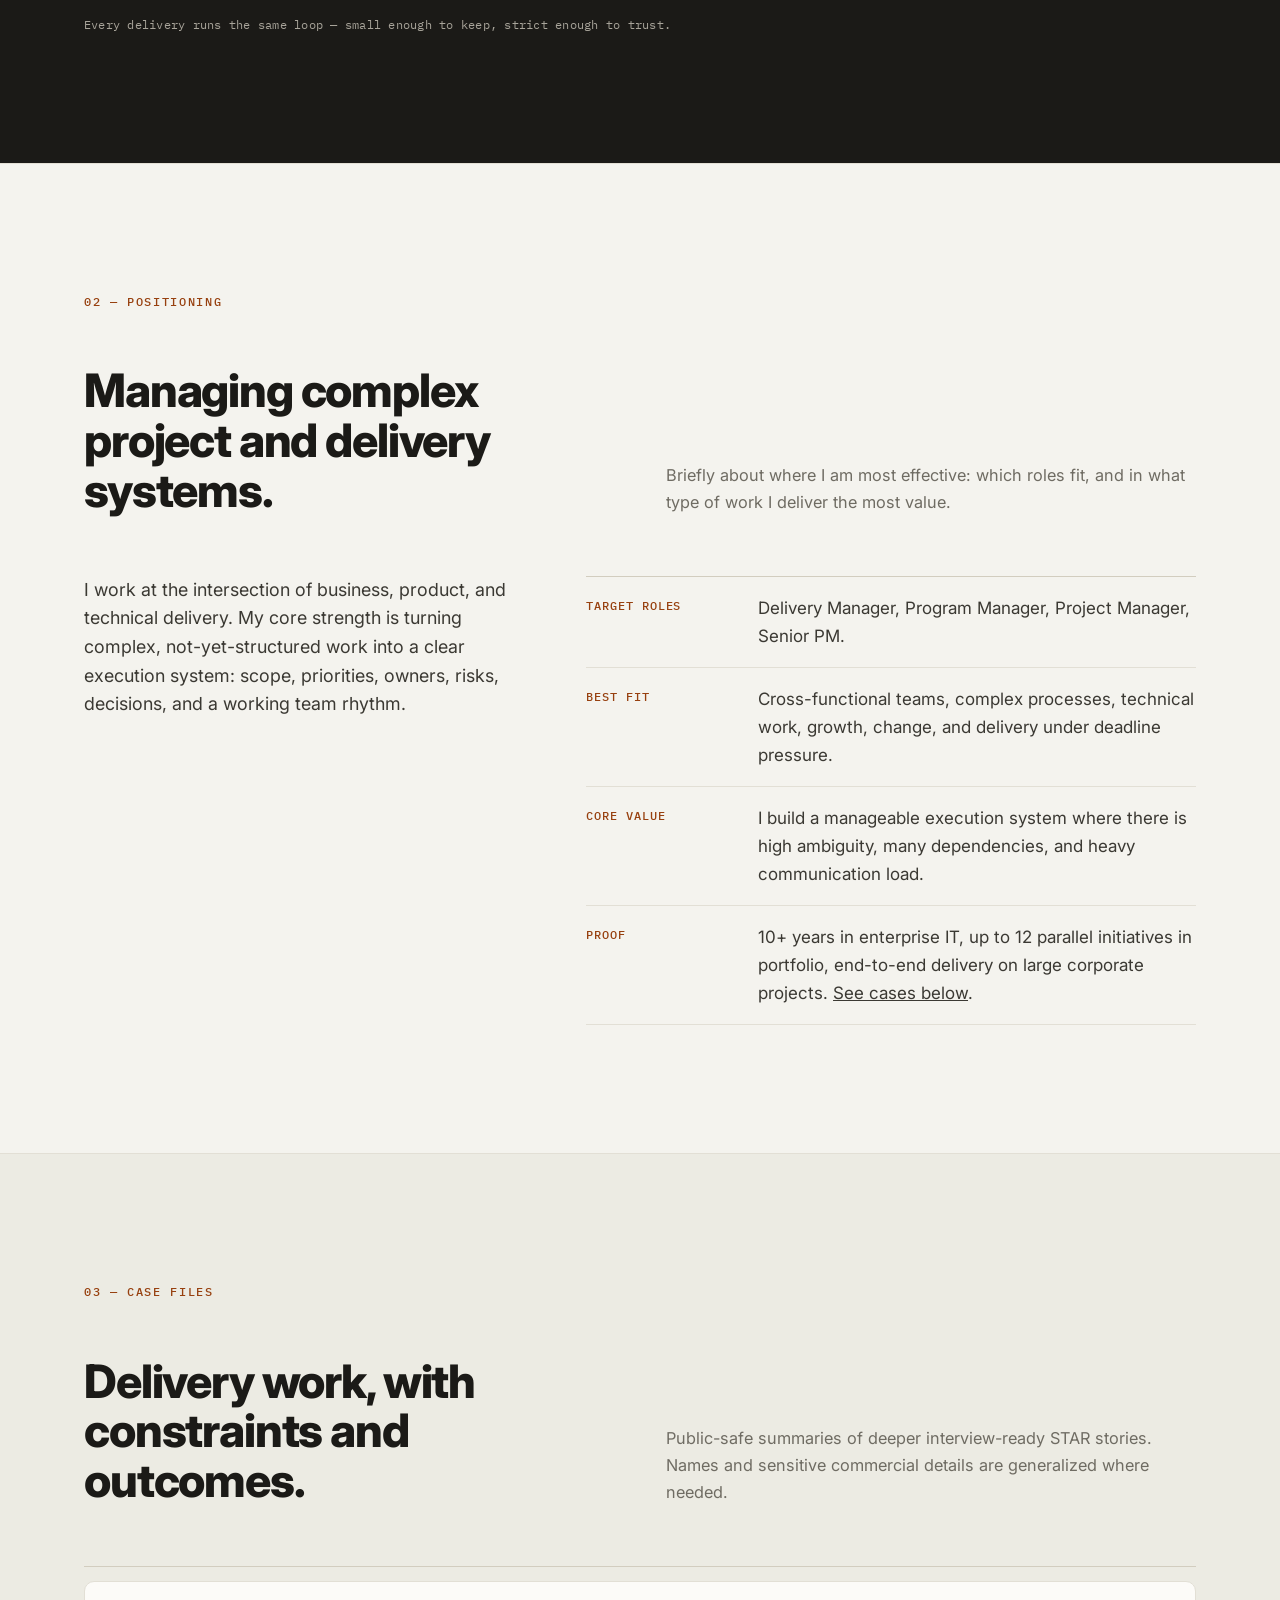
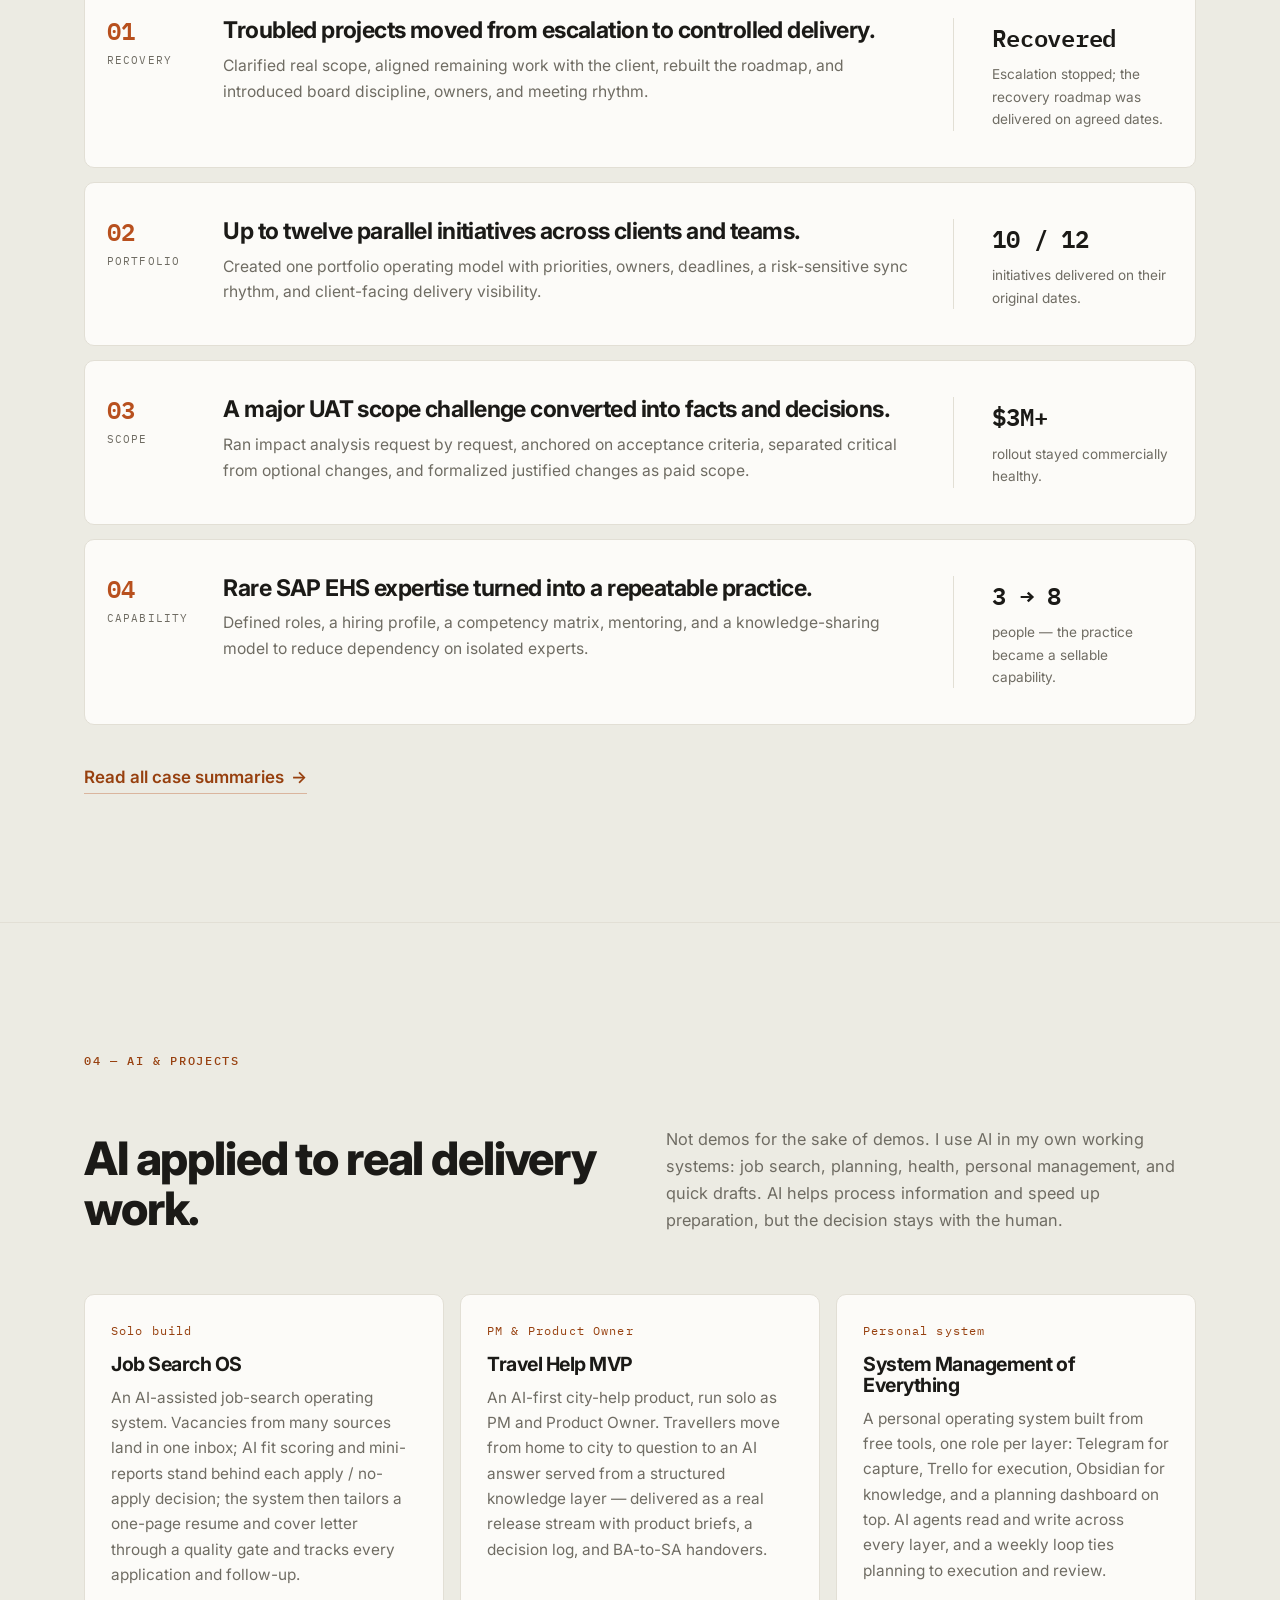
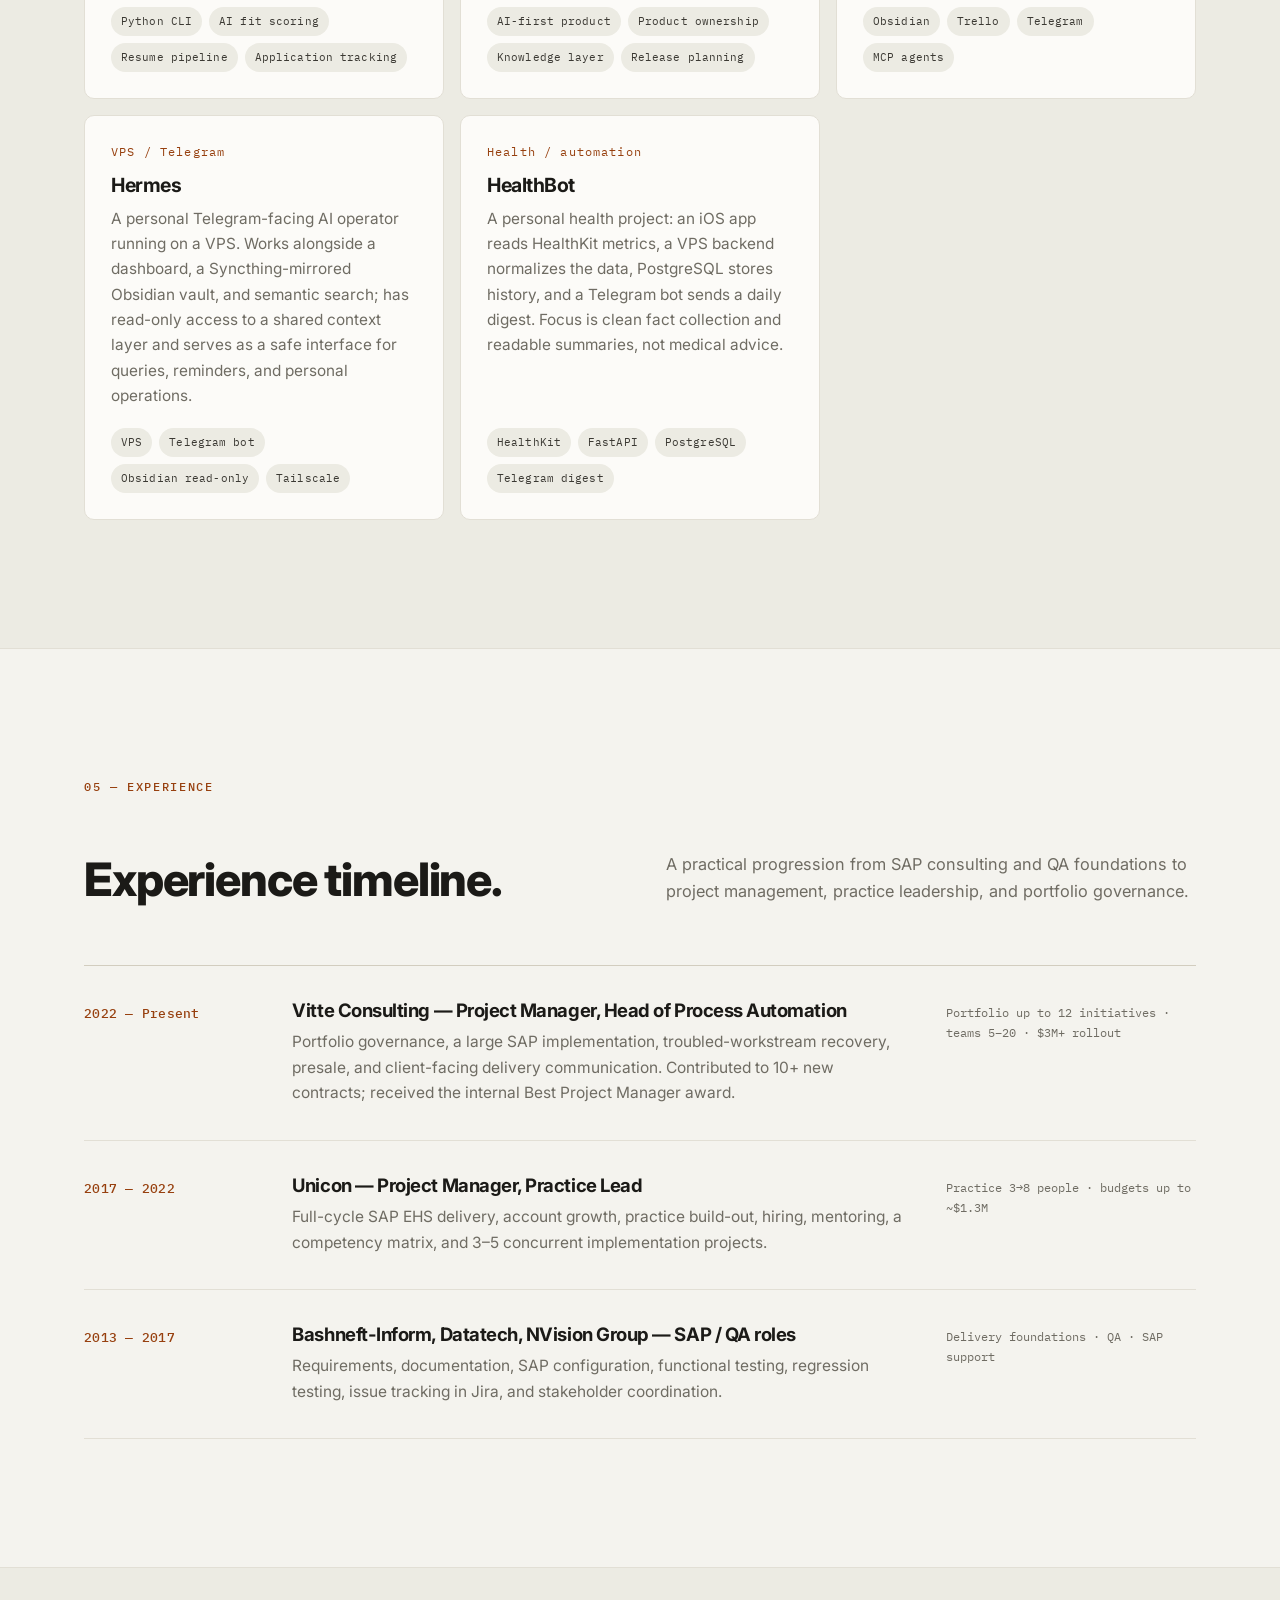
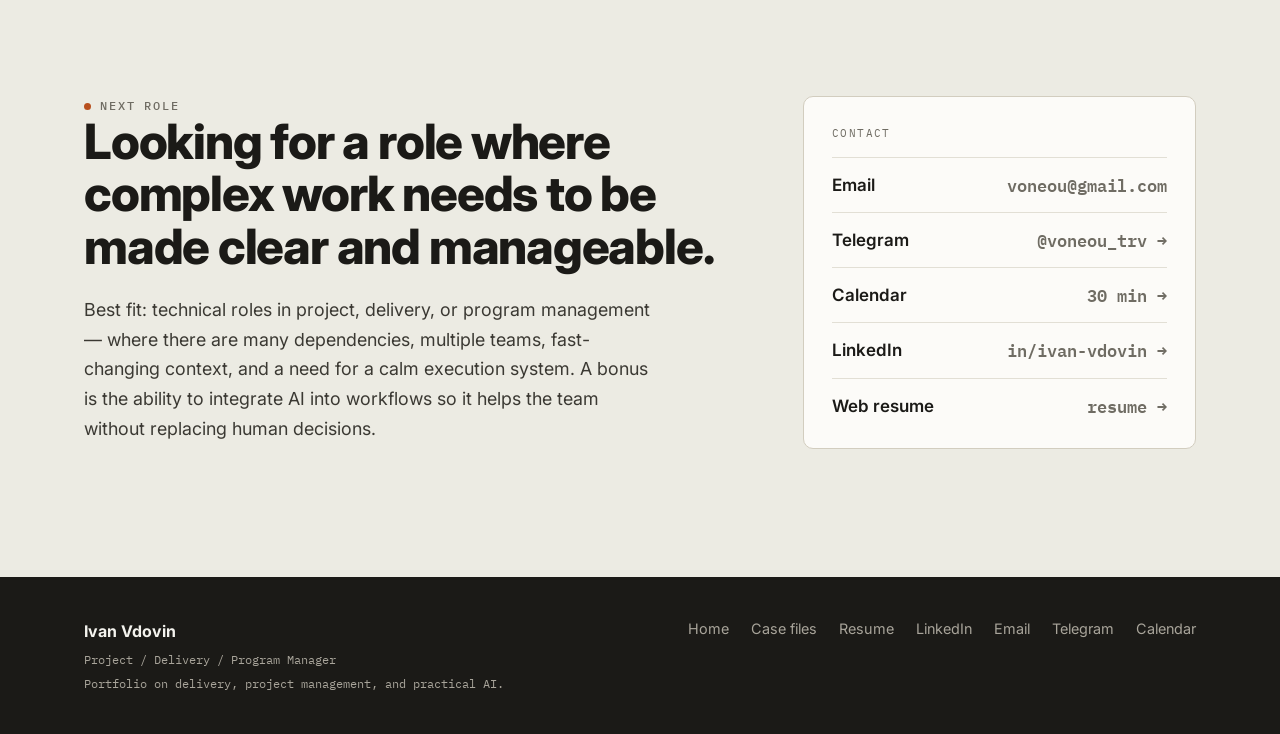
==== commit 417e0cdb: "Fix proof stat: '12+' -> 'до 12' / 'up to 12', fix typo паралельных" ====
--- a/index.html
+++ b/index.html
@@ -98,8 +98,8 @@
               <div class="proof-label">years in project management</div>
             </div>
             <div class="proof-item">
-              <div class="proof-num">12<b>+</b></div>
-              <div class="proof-label">parallel initiatives managed</div>
+              <div class="proof-num">up to 12</div>
+              <div class="proof-label">parallel initiatives</div>
             </div>
             <div class="proof-item">
               <div class="proof-num">5<b>&rarr;</b>20</div>
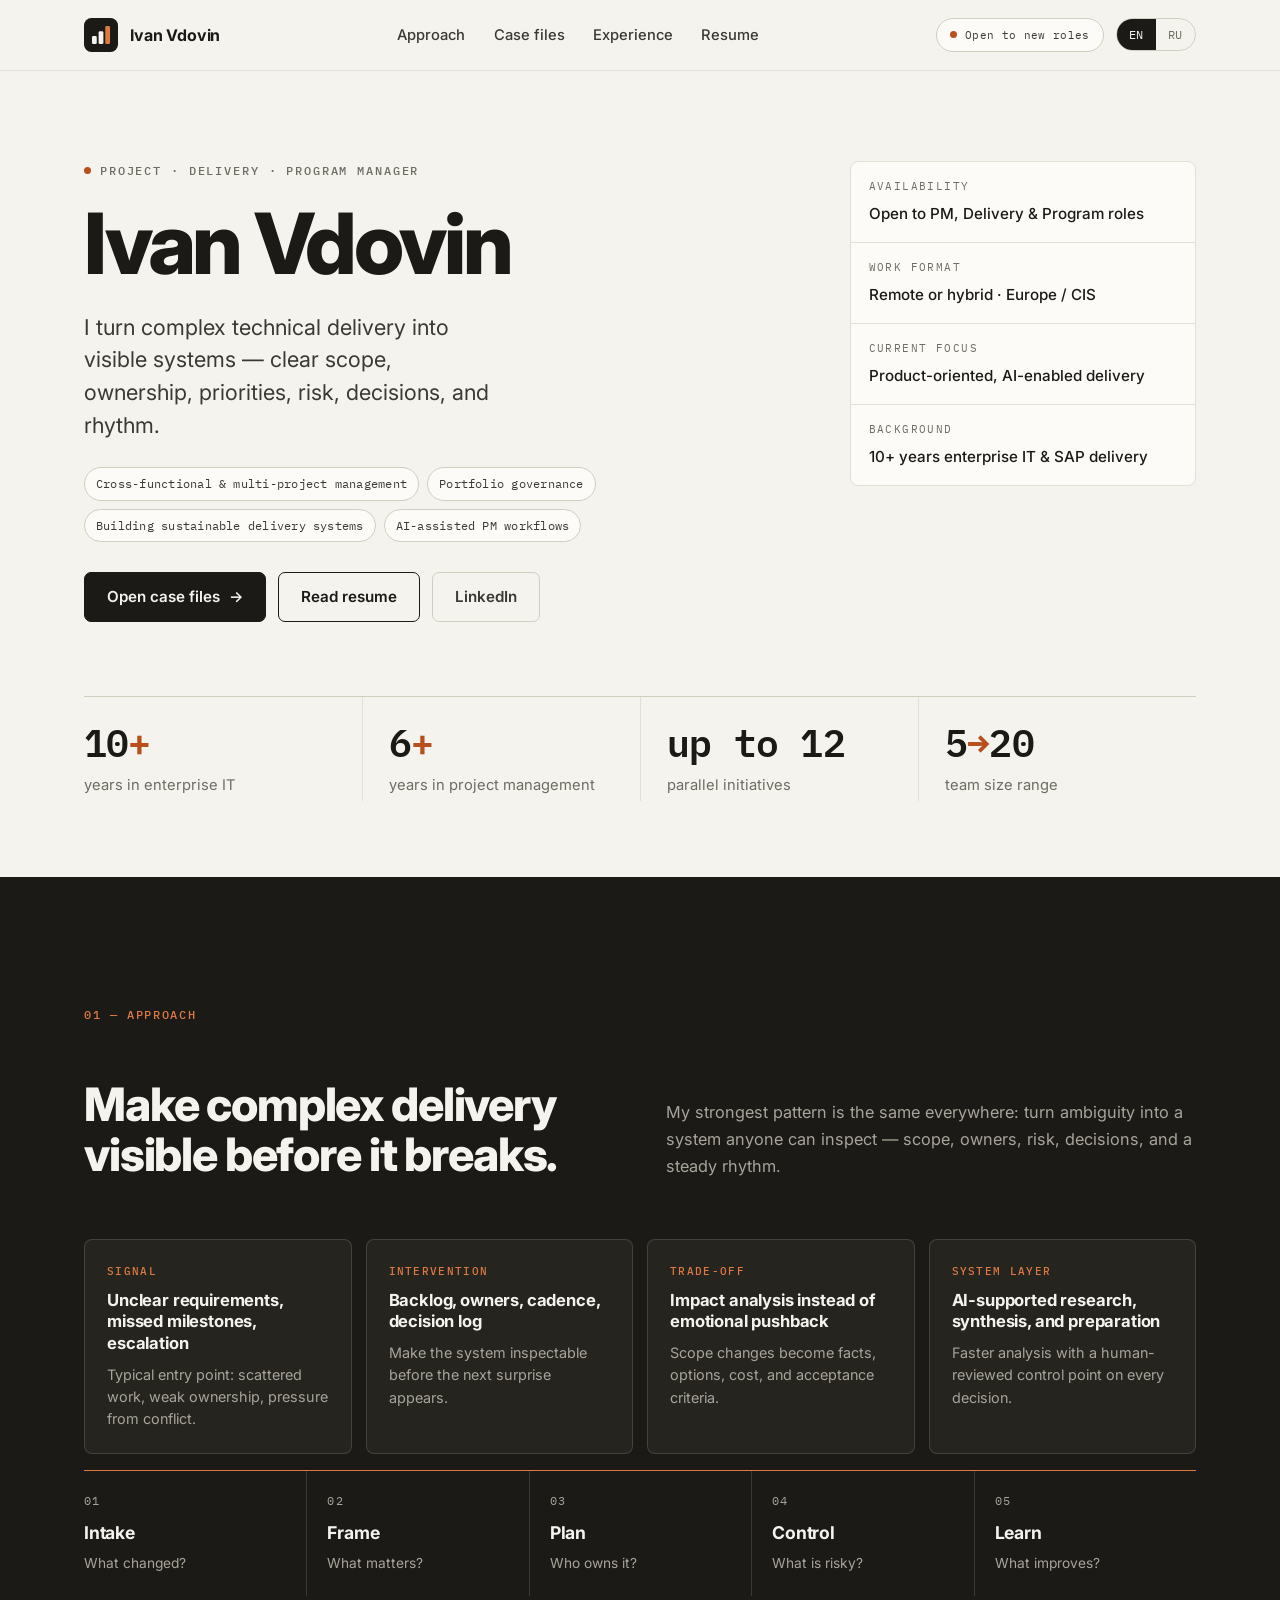
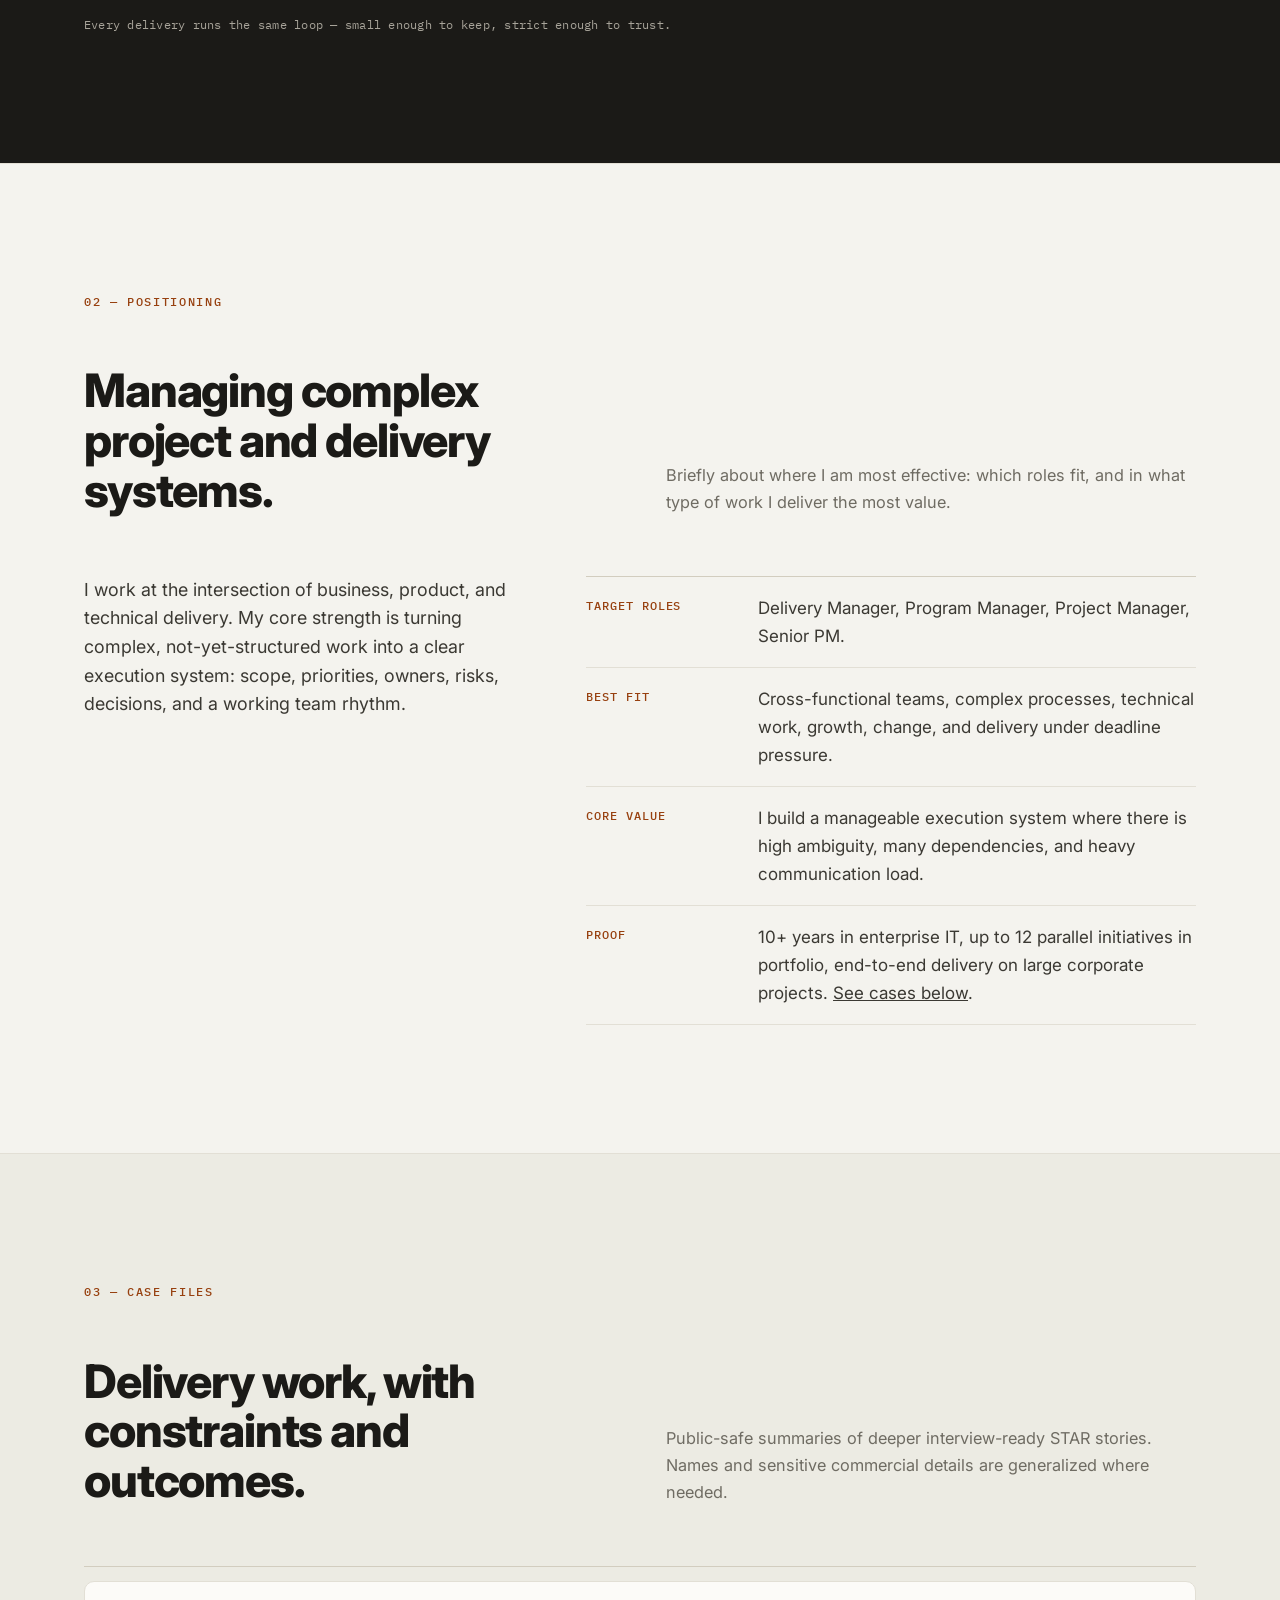
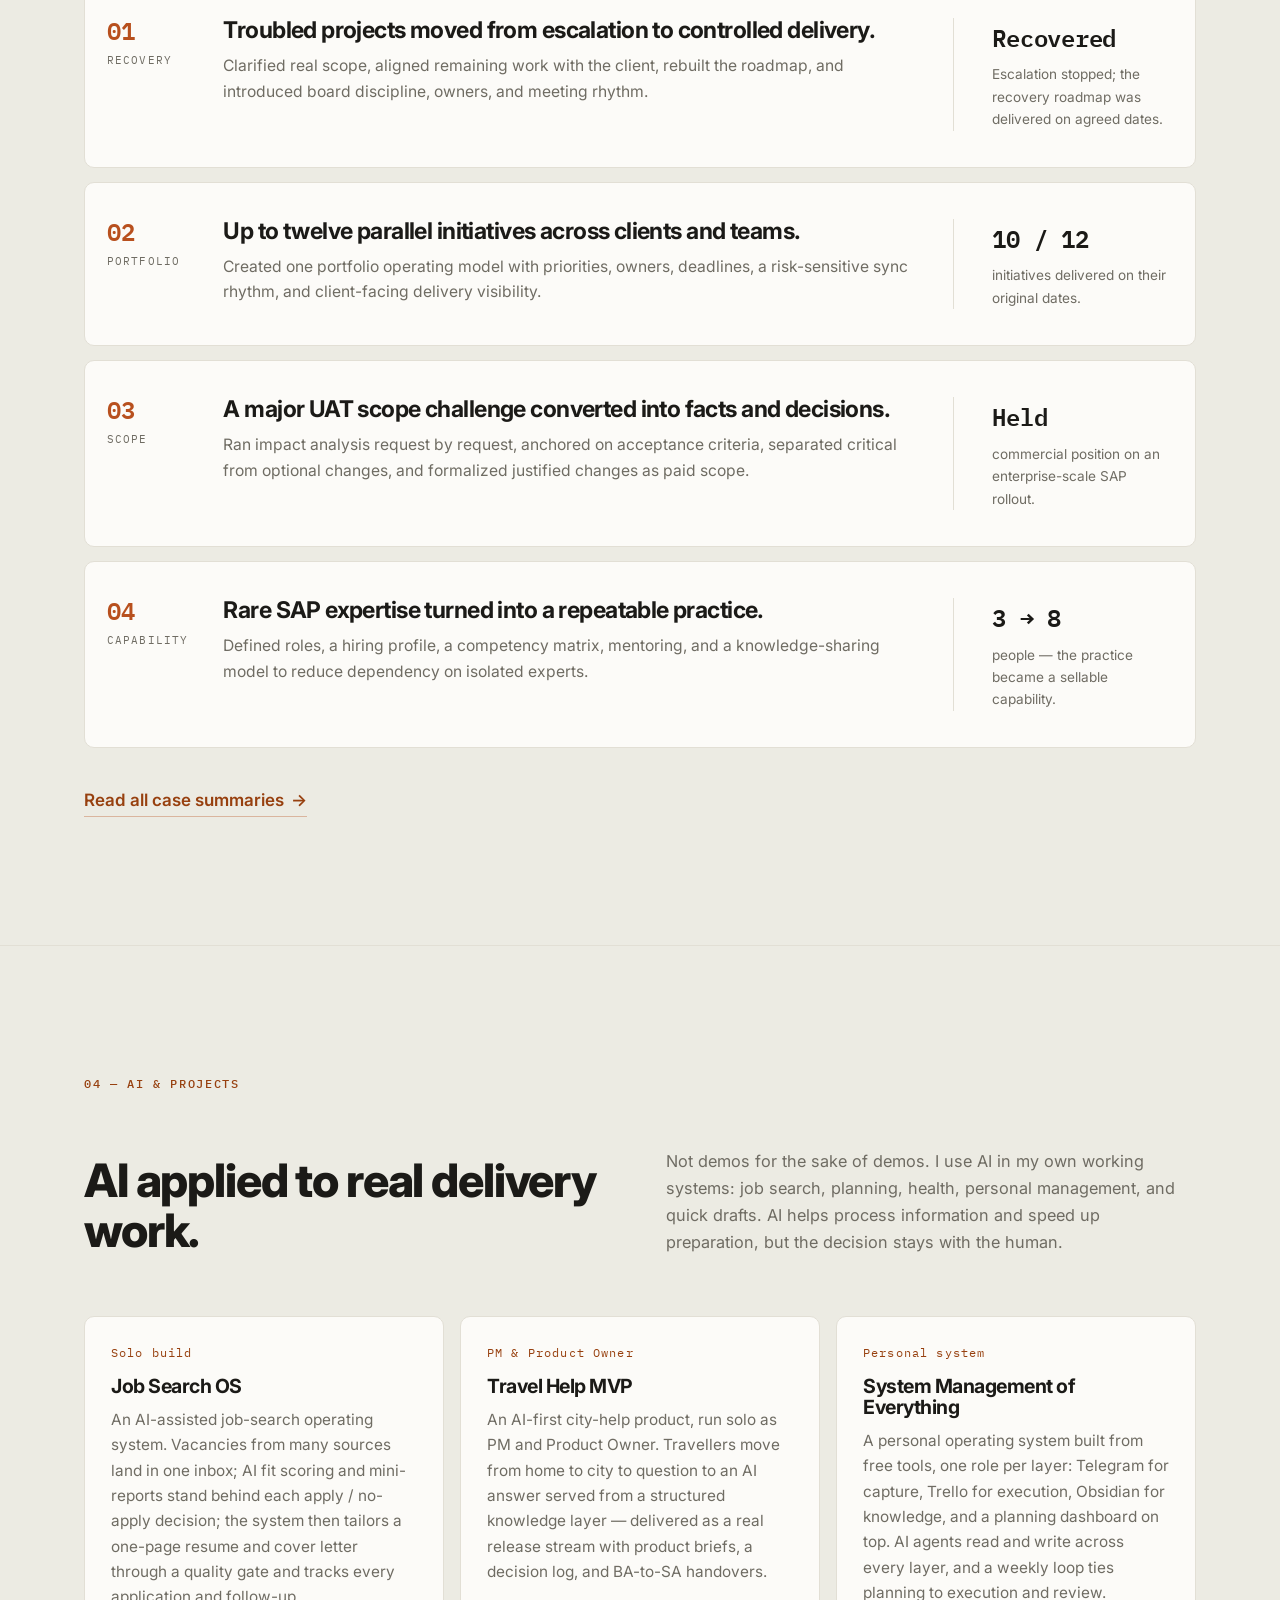
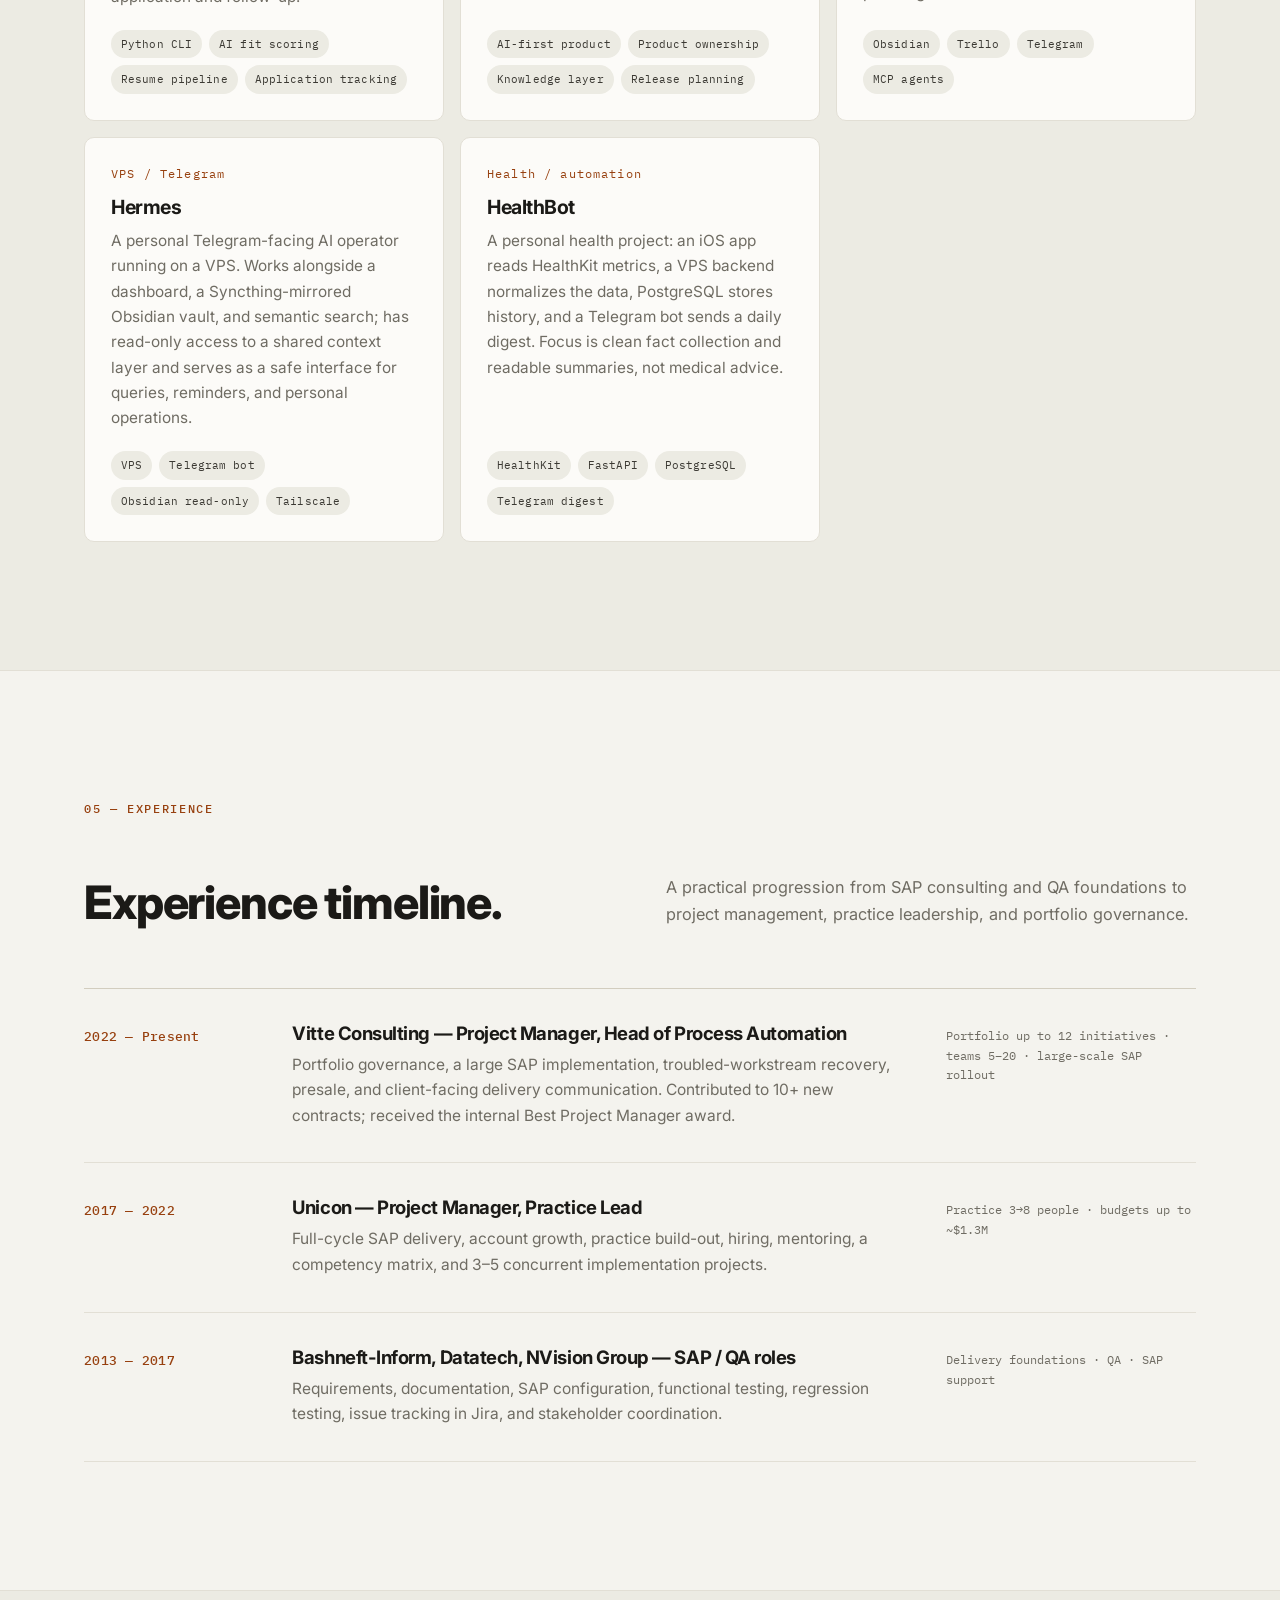
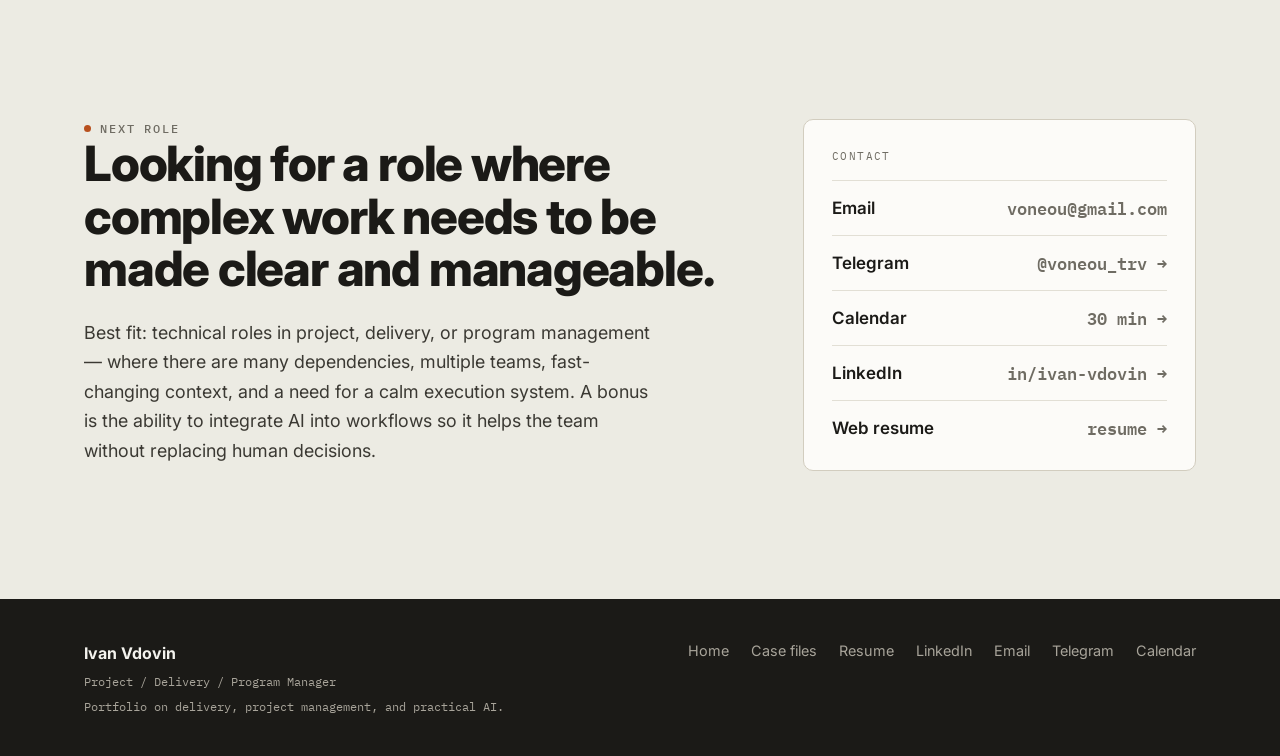
==== commit e9a1a49d: "Portfolio RU/EN cleanup: remove identifying details, fix anglicisms, reorder sections - Remove SAP E" ====
--- a/index.html
+++ b/index.html
@@ -246,8 +246,8 @@
                 <p>Ran impact analysis request by request, anchored on acceptance criteria, separated critical from optional changes, and formalized justified changes as paid scope.</p>
               </div>
               <div class="case-proof">
-                <div class="cp-num">$3M+</div>
-                <div class="cp-label">rollout stayed commercially healthy.</div>
+                <div class="cp-num">Held</div>
+                <div class="cp-label">commercial position on an enterprise-scale SAP rollout.</div>
               </div>
             </article>
             <article class="case reveal">
@@ -256,7 +256,7 @@
                 <div class="case-kicker">Capability</div>
               </div>
               <div class="case-body">
-                <h3>Rare SAP EHS expertise turned into a repeatable practice.</h3>
+                <h3>Rare SAP expertise turned into a repeatable practice.</h3>
                 <p>Defined roles, a hiring profile, a competency matrix, mentoring, and a knowledge-sharing model to reduce dependency on isolated experts.</p>
               </div>
               <div class="case-proof">
@@ -353,13 +353,13 @@
                 <h3>Vitte Consulting &mdash; Project Manager, Head of Process Automation</h3>
                 <p>Portfolio governance, a large SAP implementation, troubled-workstream recovery, presale, and client-facing delivery communication. Contributed to 10+ new contracts; received the internal Best Project Manager award.</p>
               </div>
-              <div class="exp-note">Portfolio up to 12 initiatives &middot; teams 5&ndash;20 &middot; $3M+ rollout</div>
+              <div class="exp-note">Portfolio up to 12 initiatives &middot; teams 5&ndash;20 &middot; large-scale SAP rollout</div>
             </div>
             <div class="exp-row reveal">
               <div class="exp-year">2017 &mdash; 2022</div>
               <div class="exp-body">
                 <h3>Unicon &mdash; Project Manager, Practice Lead</h3>
-                <p>Full-cycle SAP EHS delivery, account growth, practice build-out, hiring, mentoring, a competency matrix, and 3&ndash;5 concurrent implementation projects.</p>
+                <p>Full-cycle SAP delivery, account growth, practice build-out, hiring, mentoring, a competency matrix, and 3&ndash;5 concurrent implementation projects.</p>
               </div>
               <div class="exp-note">Practice 3&rarr;8 people &middot; budgets up to ~$1.3M</div>
             </div>
